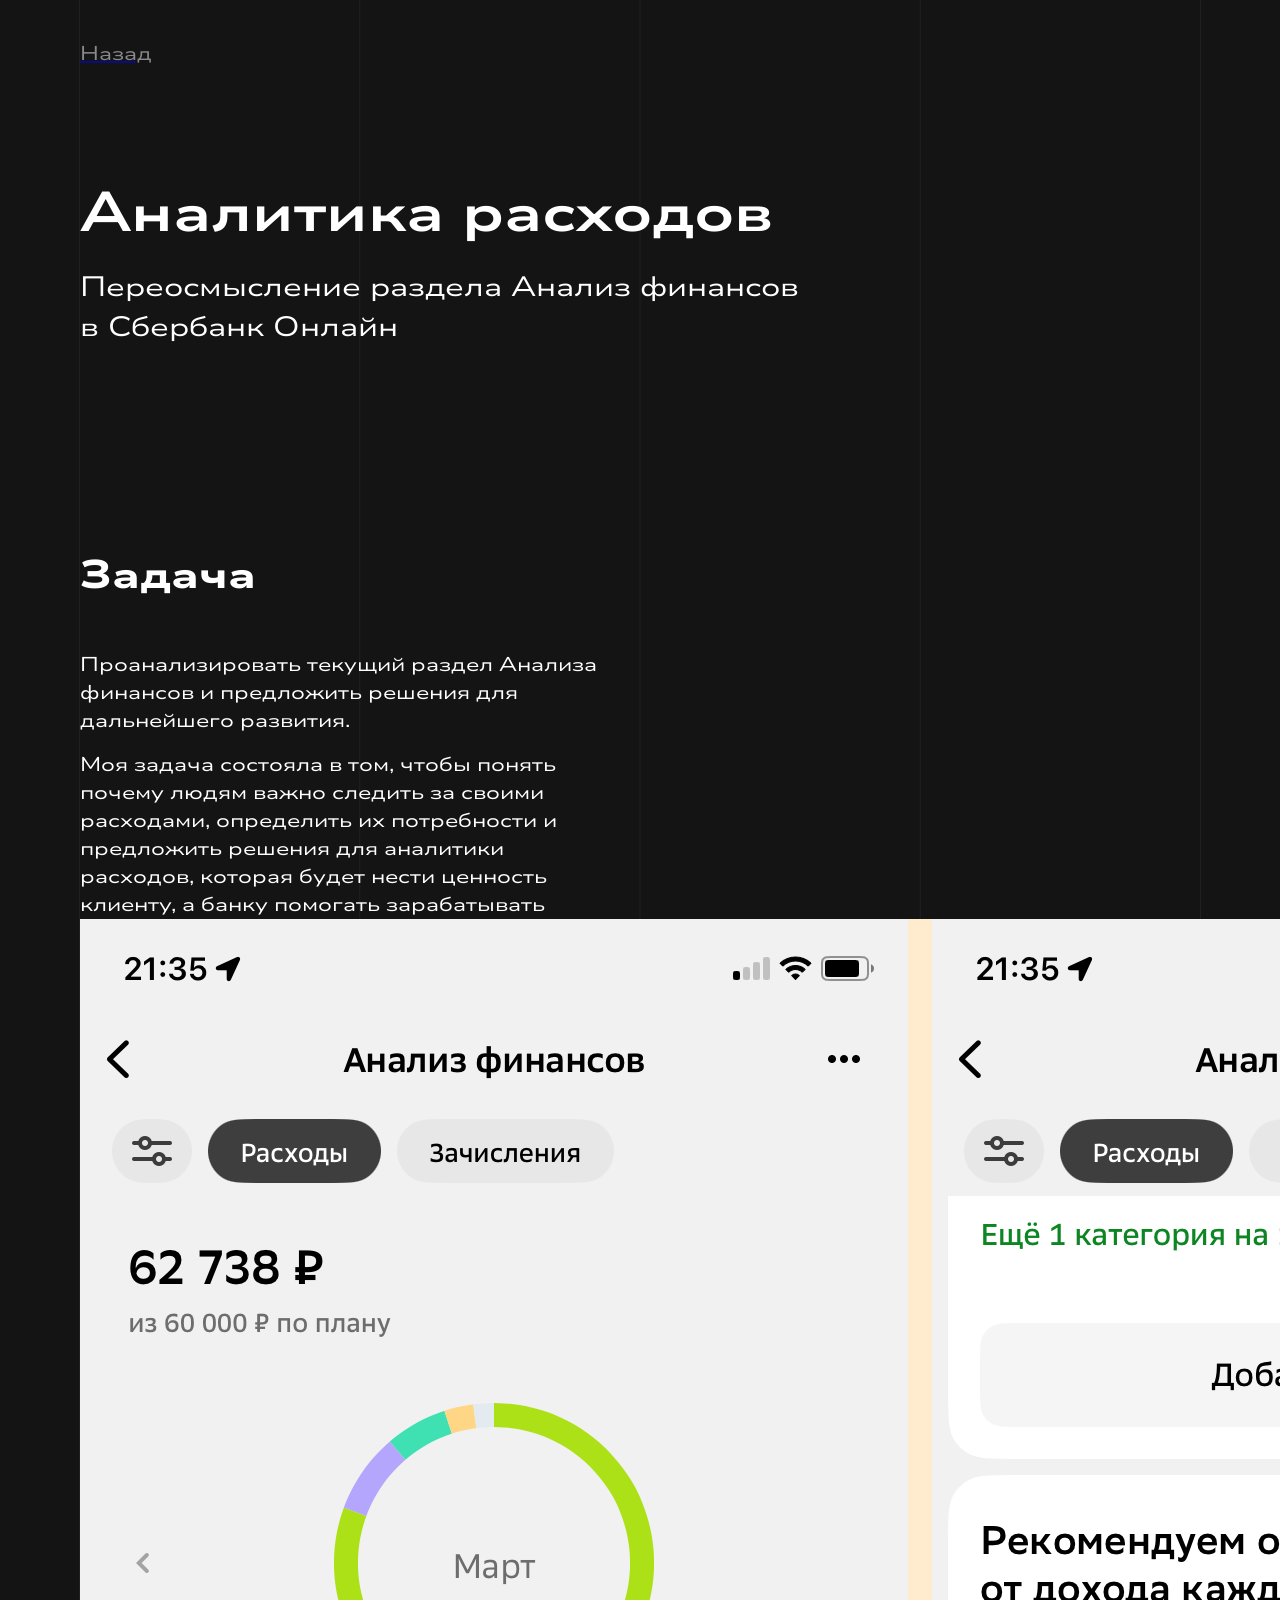
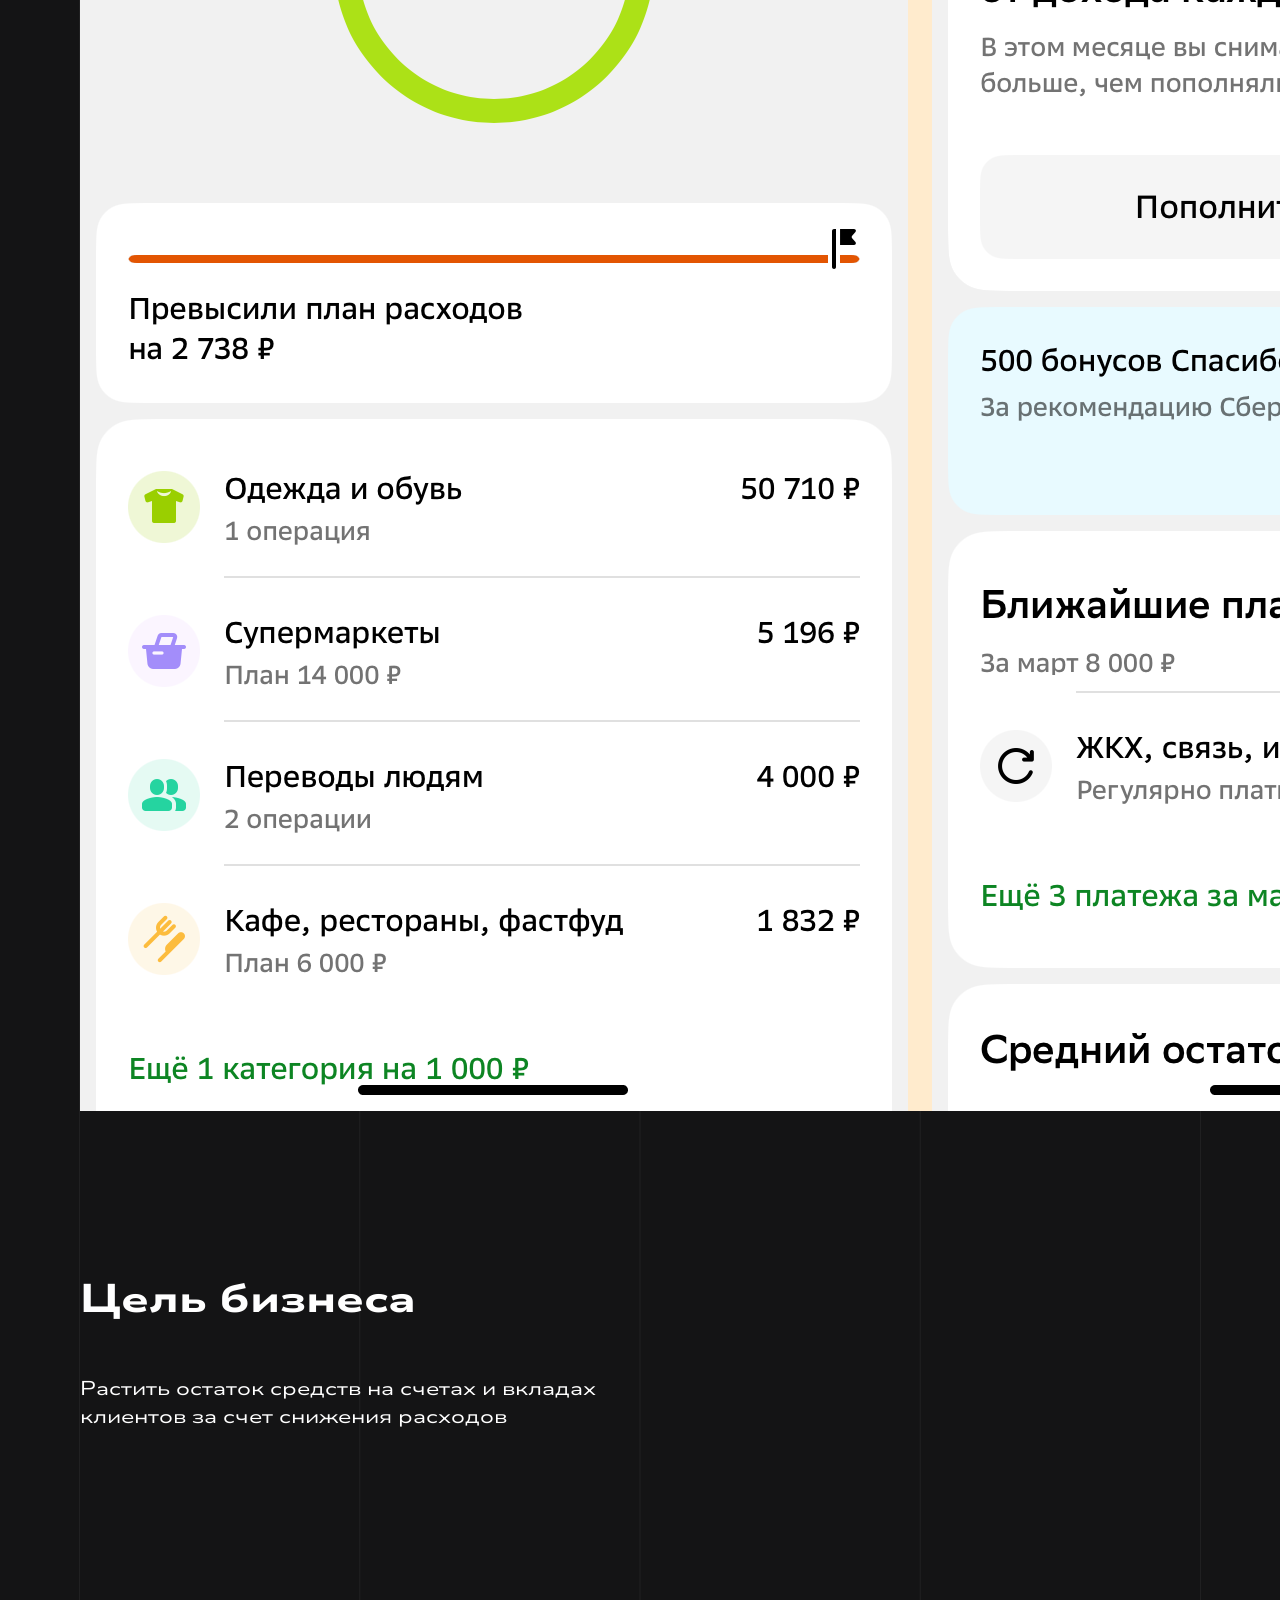
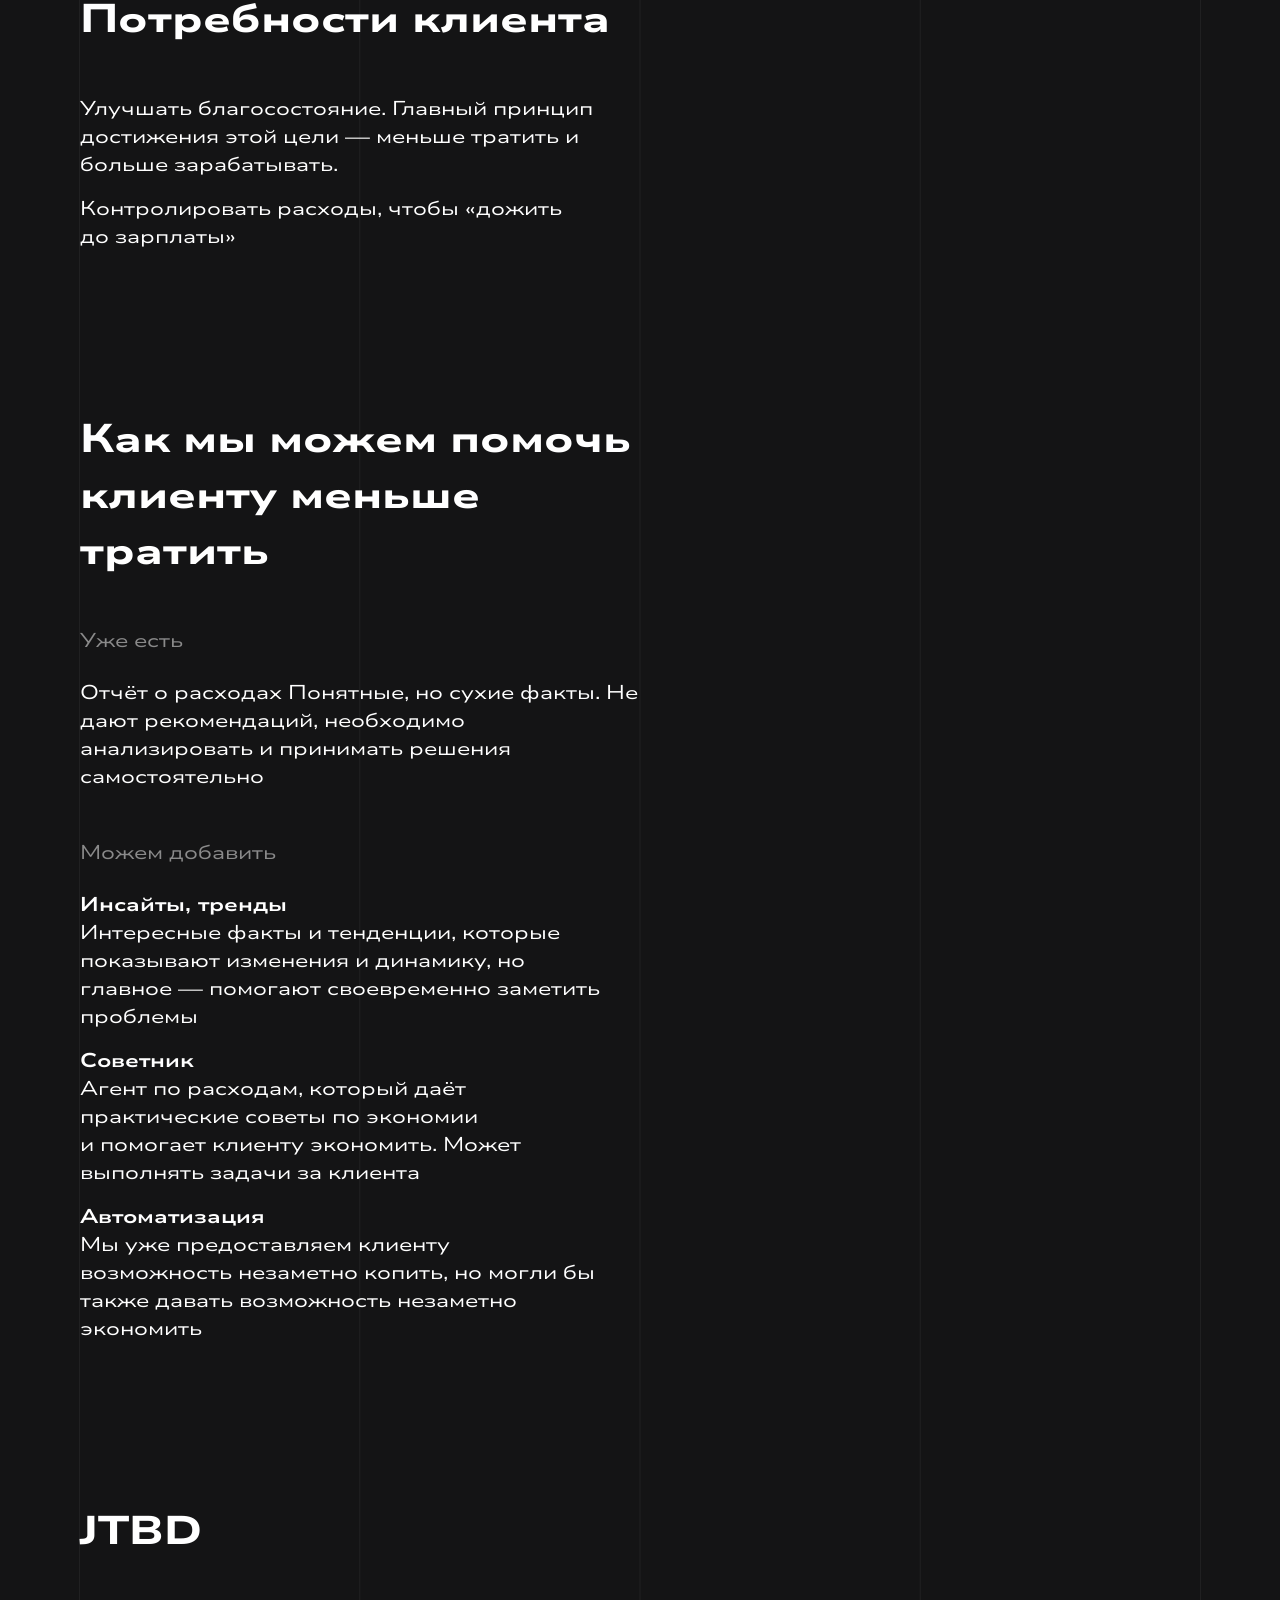
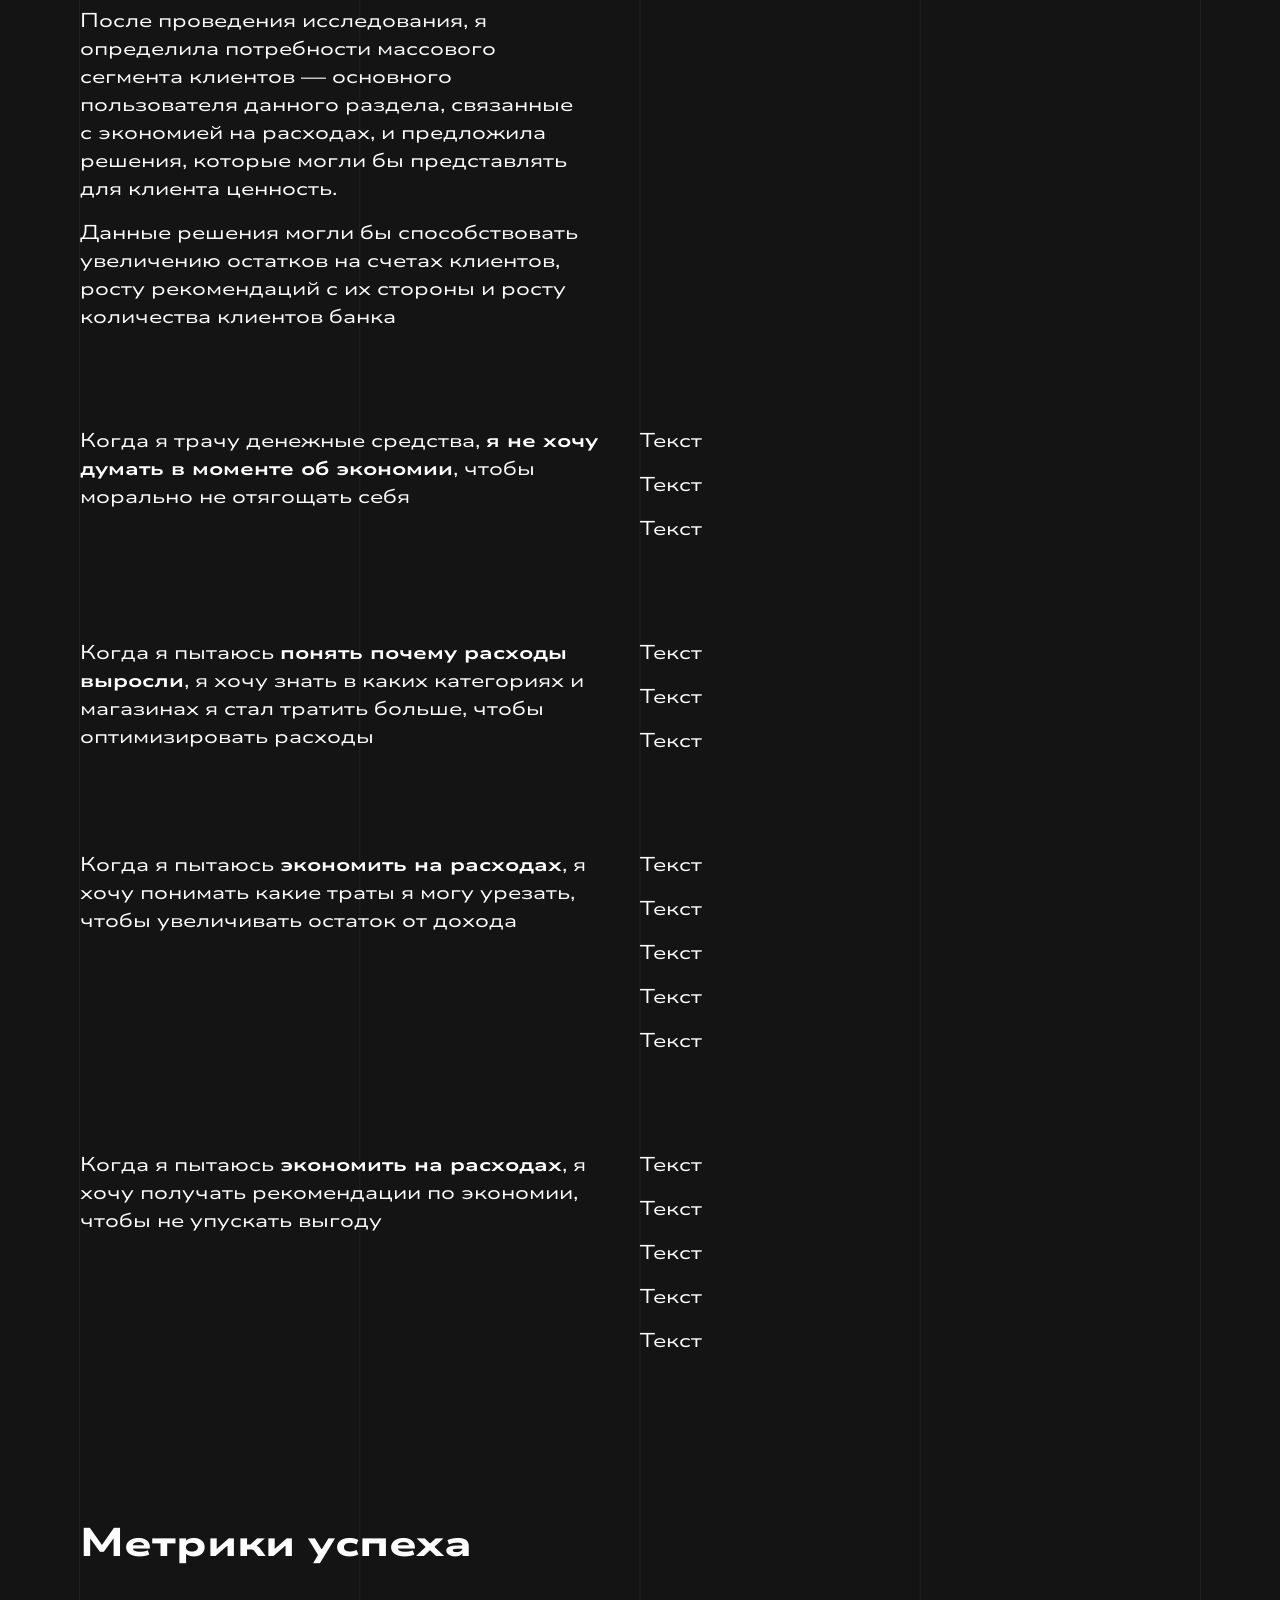
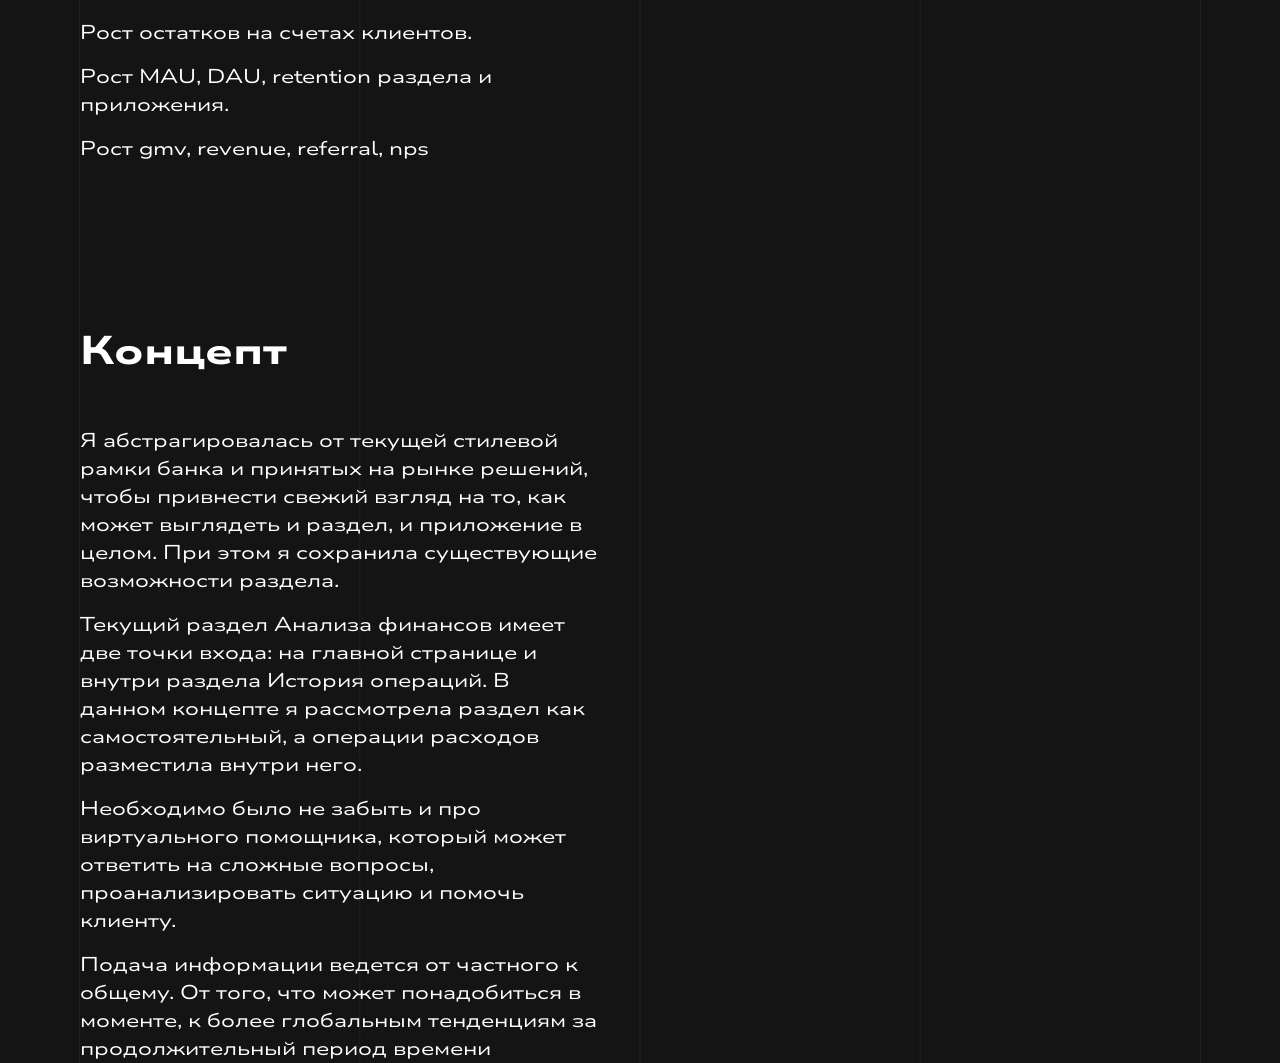
==== cost-analysis.html @ 6f614589 "Добавляет раздел с кейсом аналитики расходов" ====
<!DOCTYPE html>
<html lang="ru">
  <head>
    <meta charset="utf-8">
    <title>Екатерина Колегова</title>
    <link rel="icon" type="image/png" href="images/favicon.svg">
    <link rel="stylesheet" href="styles.css">
    <link rel="preconnect" href="https://fonts.googleapis.com">
    <link rel="preconnect" href="https://fonts.gstatic.com" crossorigin>
    <link href="https://fonts.googleapis.com/css2?family=Nunito+Sans:ital,opsz,wght@0,6..12,200..1000;1,6..12,200..1000&family=Nunito:ital,wght@1,200..1000&display=swap" rel="stylesheet">
    <meta name="viewport" content="width=device-width"/>
    <meta name="description" content="Продуктовый дизайнер из Москвы с опытом 9+ лет"/>
  </head>
  <body>
    <main class="page-content-container background-stripes">


        <nav class="nav-back">
            <a href="javascript:history.back()">
                <p class="page-link-back">Назад</p>
            </a>
        </nav>


        <!--page hero-->

        <div class="page-hero">
        <h2>Аналитика расходов</h2>
        <p class="page-hero-text">Переосмысление раздела Анализ финансов в&nbsp;Сбербанк&nbsp;Онлайн</p>
        </div>









        <article class="description-container">
            <h3>Задача</h3>
            <ul class="cell-list">
                <li>
                    <p>Проанализировать текущий раздел Анализа финансов и предложить решения для дальнейшего развития.</p>
                </li>
                <li>
                    <p>Моя задача состояла в том, чтобы понять почему людям важно следить за своими расходами, определить их потребности и предложить решения для аналитики расходов, которая будет нести ценность клиенту, а банку помогать зарабатывать</p>
                </li>
            </ul>
        </article>

        <div class="alf-screenshots">
            <img src="images/cost-analysis/alf-screenshot-1.png" alt="Скриншот раздела Анализ финансов. Расходы по категориям">
            <img src="images/cost-analysis/alf-screenshot-2.png" alt="Скриншот раздела Анализ финансов. Переводы в накопления и ближайшие платежи">
            <img src="images/cost-analysis/alf-screenshot-3.png" alt="Скриншот раздела Анализ финансов. Средний остаток от дохода и советы по экономии">
            <img src="images/cost-analysis/alf-screenshot-4.png" alt="Скриншот раздела Анализ финансов. Зачисления">
        </div>


        <article class="description-container">
            <h3>Цель бизнеса</h3>
            <ul class="cell-list">
                <li>
                    <p>Растить остаток средств на счетах и вкладах клиентов за счет снижения расходов</p>
                </li>
            </ul>
        </article>

        <article class="description-container">
            <h3>Потребности клиента</h3>
            <ul class="cell-list">
                <li>
                    <p>Улучшать благосостояние. Главный принцип достижения этой цели — меньше тратить и больше зарабатывать.</p>
                </li>
                <li>
                    <p>Контролировать расходы, чтобы «дожить до зарплаты»</p>
                </li>
            </ul>
        </article>

        <article class="description-container">
            <h3>Как мы можем помочь клиенту меньше тратить</h3>
          
                <div class="description-container-secondary">
                    <p class="text-secondary-style">Уже есть</p>
                    <p>Отчёт о расходах Понятные, но сухие факты. Не дают рекомендаций, необходимо анализировать и принимать решения самостоятельно</p>
                </div>

                <div class="description-container-secondary">
                    <p class="text-secondary-style">Можем добавить</p>
                    <ul class="cell-list">
                        <li>
                            <h4>Инсайты, тренды</h4>
                            <p>Интересные факты и тенденции, которые показывают изменения и динамику, но главное — помогают своевременно заметить проблемы</p>
                        </li>
                        <li>
                            <h4>Советник</h4>
                            <p>Агент по расходам, который даёт практические советы по экономии и помогает клиенту экономить. Может выполнять задачи за клиента</p>
                        </li>
                        <li>
                            <h4>Автоматизация</h4>
                            <p>Мы уже предоставляем клиенту возможность незаметно копить, но могли бы также давать возможность незаметно экономить</p>
                        </li>

                    </ul>
                </div>


        </article>

        <article class="description-container">

            <h3>JTBD</h3>
            <ul class="cell-list">
                <li>
                    <p>После проведения исследования, я определила потребности массового сегмента клиентов — основного пользователя данного раздела, связанные с экономией на расходах, и предложила решения, которые могли бы представлять для клиента ценность.</p>
                </li>
                <li>
                    <p>Данные решения могли бы способствовать увеличению остатков на счетах клиентов, росту рекомендаций с их стороны и росту количества клиентов банка</p>
                </li>
            </ul>


        </article>



        <ul class="table-primary">
            <!--
            <li class="table-section">
                <ul class="table-row">
                    <li>
                        <p class="text-secondary-style">Чего хочет пользователь</p>
                    </li>
                    <li class="table-cell-list">
                        <p class="text-secondary-style">Как мы можем помочь</p>
                    </li>
                </ul>
            </li>
            -->

            <li class="table-section">
                <ul class="table-row">
                    <li>
                        <p>Когда я трачу денежные средства, <strong>я не хочу думать в моменте об экономии</strong>, чтобы морально не отягощать себя</p>
                    </li>
                    <li class="table-cell-list">
                        <p>Текст</p>
                        <p>Текст</p>
                        <p>Текст</p>
                    </li>
                </ul>
            </li>

            <li class="table-section">
                <ul class="table-row">
                    <li>
                        <p>Когда я пытаюсь <strong>понять почему расходы выросли</strong>, я хочу знать в каких категориях и магазинах я стал тратить больше, чтобы оптимизировать расходы</p>
                    </li>
                    <li class="table-cell-list">
                        <p>Текст</p>
                        <p>Текст</p>
                        <p>Текст</p>
                    </li>
                </ul>
            </li>

            <li class="table-section">
                <ul class="table-row">
                    <li>
                        <p>Когда я пытаюсь <strong>экономить на расходах</strong>, я хочу понимать какие траты я могу урезать, чтобы увеличивать остаток от дохода</p>
                    </li>
                    <li class="table-cell-list">
                        <p>Текст</p>
                        <p>Текст</p>
                        <p>Текст</p>
                        <p>Текст</p>
                        <p>Текст</p>
                    </li>
                </ul>
            </li>

            <li class="table-section">
                <ul class="table-row">
                    <li>
                        <p>Когда я пытаюсь <strong>экономить на расходах</strong>, я хочу получать рекомендации по экономии, чтобы не упускать выгоду</p>
                    </li>
                    <li class="table-cell-list">
                        <p>Текст</p>
                        <p>Текст</p>
                        <p>Текст</p>
                        <p>Текст</p>
                        <p>Текст</p>
                    </li>
                </ul>
            </li>

        </ul>





        <article class="description-container">
            <h3>Метрики успеха</h3>
            <ul class="cell-list">
                <li>
                    <p>Рост остатков на счетах клиентов.</p>
                </li>
                <li>
                    <p>Рост MAU, DAU, retention раздела и приложения.</p>
                </li>
                <li>
                    <p>Рост gmv, revenue, referral, nps</p>
                </li>
            </ul>
        </article>

        <article class="description-container">
            <h3>Концепт</h3>
            <ul class="cell-list">
                <li>
                    <p>Я абстрагировалась от текущей стилевой рамки банка и принятых на рынке решений, чтобы привнести свежий взгляд на то, как может выглядеть и раздел, и приложение в целом. При этом я сохранила существующие возможности раздела.</p>
                </li>
                <li>
                    <p>Текущий раздел Анализа финансов имеет две точки входа: на главной странице и внутри раздела История операций. В данном концепте я рассмотрела раздел как самостоятельный, а операции расходов разместила внутри него.</p>
                </li>
                <li>
                    <p>Необходимо было не забыть и про виртуального помощника, который может ответить на сложные вопросы, проанализировать ситуацию и помочь клиенту.</p>
                </li>
                <li>
                    <p>Подача информации ведется от частного к общему. От того, что может понадобиться в моменте, к более глобальным тенденциям за продолжительный период времени</p>
                </li>
            </ul>
        </article>








    </main>
  </body>
</html>
---- styles.css ----
*,
*::before,
*::after {
    box-sizing: border-box;
    transition-duration: 180ms;
}

body {
    margin: 0;
    font-family: "PT Sans", "Arial", sans-serif;
    font-size: 1rem;
    font-style: normal;
    font-weight: 400;
    line-height: 140%;
    color: var(--text-primary);
    background-color: var(--background-primary);
}

.visually-hidden {
    position: absolute;
    width: 1px;
    height: 1px;
    margin: -1px;
    clip: rect(0 0 0 0);
}

.icon {
    fill: var(--icon-primary);
}


/* главный контейнер */

.page-content-container {
    position: relative;
    max-width: 1280px;
    height: auto;
    min-height: 100vh;
    margin: auto;
    padding: 0 5rem;
}


/* полосы на фоне */

.background-stripes {
    background: linear-gradient(90deg, #0000 calc(100% - 1px), var(--border-stripes) 0);
    background-size: calc((100% - 10rem + 5px)/4 - 1px) 100%;
    background-position-x: 5rem;
}






/* colors ---------------------------------------- */


:root{

    /* background */
  
    --background-primary: #141415;
    --background-tertiary:rgba(255, 255, 255, 0.05);
     

    /* text */
  
    --text-primary:#ffffff;
    --text-secondary:rgba(255, 255, 255, 0.5);
  

    /* icon */
  
    --icon-primary:#ffffff;


    /* border */
    
    --border-primary: rgba(255, 255, 255, 0.5);
    --border-tertiary: rgba(255, 255, 255, 0.1);
    --border-stripes: rgba(255, 255, 255, 0.05);
}






/* font styles ----------------------------------- */


h1 {
    margin: 0;
    font-family: "Nunito Sans", sans-serif;
    font-optical-sizing: auto;
    font-weight: 700;
    font-style: normal;
    font-variation-settings:
        "wdth" 700,
        "YTLC" 0;
    font-size: 5rem;
    line-height: 140%; /* 140% */
    letter-spacing: 0.25%;
}

h2 {
    margin: 0;
    font-family: "Nunito Sans", sans-serif;
    font-optical-sizing: auto;
    font-weight: 700;
    font-style: normal;
    font-variation-settings:
        "wdth" 700,
        "YTLC" 0;
    font-size: 3.5rem;
    line-height: 140%; /* 140% */
    letter-spacing: 0.25%;
}
  
h3 {
    margin: 0;
    font-family: "Nunito Sans", sans-serif;
    font-optical-sizing: auto;
    font-weight: 800;
    font-style: normal;
    font-variation-settings:
        "wdth" 800,
        "YTLC" 0;
    font-size: 2.5rem;
    line-height: 140%; /* 140% */
}

h4 {
    margin: 0;
    font-family: "Nunito Sans", sans-serif;
    font-optical-sizing: auto;
    font-weight: 700;
    font-style: normal;
    font-variation-settings:
        "wdth" 700,
        "YTLC" 0;
    font-size: 1.25rem;
    line-height: 140%; /* 140% */
}

.text-secondary-style {
    margin: 0;
    font-family: "Nunito Sans", sans-serif;
    font-optical-sizing: auto;
    font-weight: 400;
    font-style: normal;
    font-variation-settings:
        "wdth" 400,
        "YTLC" 0;
    font-size: 1.25rem;
    line-height: 140%; /* 140% */
    letter-spacing: 1%;
    color: var(--text-secondary);
}

p {
    margin: 0;
    font-family: "Nunito Sans", sans-serif;
    font-optical-sizing: auto;
    font-weight: 400;
    font-style: normal;
    font-variation-settings:
        "wdth" 400,
        "YTLC" 0;
    font-size: 1.25rem;
    line-height: 1.75rem; /* 140% */
    letter-spacing: 1%;
}

.h1-special {
    margin: 0;
    font-family: "Nunito Sans", sans-serif;
    font-optical-sizing: auto;
    font-weight: 700;
    font-style: italic;
    font-variation-settings:
        "wdth" 700,
        "YTLC" 1;
    font-size: 5rem;
    line-height: 140%; /* 140% */
    letter-spacing: 0.25%;
}

.nav-back {
    padding-top: 2.5rem;
    position: fixed;
    top: 0;
}

.hero-text {
    margin: 0;
    font-family: "Nunito Sans", sans-serif;
    font-optical-sizing: auto;
    font-weight: 400;
    font-style: normal;
    font-variation-settings:
        "wdth" 400,
        "YTLC" 0;
    font-size: 2rem;
    line-height: 140%; /* 140% */
    letter-spacing: 0.5%;
}

.page-hero-text {
    margin: 0;
    font-family: "Nunito Sans", sans-serif;
    font-optical-sizing: auto;
    font-weight: 400;
    font-style: normal;
    font-variation-settings:
        "wdth" 400,
        "YTLC" 0;
    font-size: 1.75rem;
    line-height: 140%; /* 140% */
    letter-spacing: 0.5%;
}

a {
    margin: 0;
    font-family: "Nunito Sans", sans-serif;
    font-optical-sizing: auto;
    font-weight: 400;
    font-style: normal;
    font-variation-settings:
        "wdth" 400,
        "YTLC" 0;
    font-size: 1.25rem;
    line-height: 1.75rem; /* 140% */
    letter-spacing: 1%;
}






/* elements -------------------------------------- */


/* tags */

.tag {
    text-align: center;
    color: var(--text-primary);
    margin: 0;
    padding: 0.375rem 0.75rem;
    background-color: var(--background-tertiary);
    border-radius: 1rem;
}


/* links ---------------------------------------- */


a:hover {
    opacity: 0.8;
}


/* link primary */

.link-primary {
    display: flex;
    align-items: center;
    width: fit-content;
    align-items: center;
    height: 2.875rem;
    gap: 0.5rem;
    color: var(--text-primary);
    padding: 0 0.75rem;
    margin: 0;
    border: 1px solid var(--border-primary);
    border-radius: 1.1rem;
}

.link-primary p {
    padding-bottom: 0.125rem;
}

.link-secondary {
    text-underline-offset: 3px;
    text-decoration-thickness: 1px;
    text-decoration-skip-ink: auto;
    text-decoration-color: var(--border-primary);
    color: var(--text-primary);
}

.page-link-back {
    color: var(--text-primary);
    opacity: 0.5;
}


/* hr */

.table-primary hr {
    height: 1px;
    margin: 0;
    background-color: var(--border-tertiary);
    border: none;
}


/* index - stripes 

.background-stripes {
    display: flex;
    position: absolute;
    justify-content: space-between;
    align-items: stretch;
    width: 100%;
    height: 100%;
    z-index: -1;
    top: 0;
    left: 0;
    padding: 0 5rem;
}


.background-stripes div {
    background-color: var(--border-stripes);
    width: 1px;
    height: 100%;
}
*/

/* index - hero */

.hero-title {
    display: flex;
    flex-direction: row;
    flex-wrap: wrap;
}

.first-name {
    margin-right: 1.25rem;
}

.last-name {
    position: relative;
}

.brunch-icon {
    position: absolute;
    top: 0;
    right: -1.2rem;
}

.hero {
    display: flex;
    flex-direction: column;
    max-width: 840px;
    gap: 26px;
    margin-bottom: 13.5rem;
    padding-top: 10rem;
}

.page-hero {
    display: flex;
    flex-direction: column;
    max-width: 840px;
    gap: 16px;
    margin-bottom: 12.5rem;
    padding-top: 10.875rem;
}






/* вёрстка --------------------------------------- */


.h3-title {
    margin-bottom: 6rem;
}

article {
    margin-bottom: 10rem;
}


/* описание */


.description-container {
    display: flex;
    flex-direction: column;
    max-width: 50%;
    gap: 3rem;
    margin-top: 10rem;
    margin-bottom: 0;
}

.cell-list {
    display: flex;
    flex-direction: column;
    flex-wrap: wrap;
    gap: 1rem;
    margin: 0;
    padding: 0;
    list-style-type: none;
}

.cell-list li {
    padding-right: 2.5rem;
}


/* index - сетка навыков */

.proficiency {
    display: grid;
    grid-template-columns: repeat(3, 1fr);
    margin: 0 0 6rem 0;
    padding: 0;
    row-gap: 2.5rem;
    list-style-type: none;
}

.proficiency p {
    text-wrap: balance;
    padding-right: 2.5rem;
}


/* index - ценности и навыки */

.table-secondary {
    display: flex;
    flex-direction: row;
}

.principles .text-secondary-style {
    margin-bottom: 1.5rem;
}

.skills .text-secondary-style {
    margin-bottom: 1.188rem;
}
    
.table-secondary > div {
    width: 50%;
}

.principles {
    padding-right: 2.5rem;
}


/* index - облако тэгов */

.skills-cloud {
    display: flex;
    flex-wrap: wrap;
    gap: 0.5rem;
    margin: 0;
    padding: 0;
    list-style-type: none;
}


/* index - свяжитесь со мной */

.connection .h3-title {
    margin-bottom: 3rem;
}

.connection {
    margin: 0;
    padding-bottom: 10rem;
}


/* контейнер с экранами */

.alf-screenshots {
    display: flex;
    flex-direction: row;
    gap: 1.5rem;
    width: 100%;
    background-color: blanchedalmond;"
}

.alf-screenshots img {
width: 100%;
}


/* блок с описанием */

.description-container-secondary {
    display: flex;
    flex-direction: column;
    gap: 1.5rem;
}


/* таблица */

.table-primary {
    display: flex;
    flex-direction: column;
    gap: 6rem;
    margin: 0;
    padding: 0;
    list-style-type: none;
}

.table-section {
    display: flex;
    flex-direction: column;
    gap: 3rem;
}

.table-row {
    display: flex;
    flex-direction: row;
    margin: 0;
    padding: 0;

}

.table-row li {
    display: flex;
    flex-direction: column;
    flex-wrap: wrap;
    gap: 0.5rem;
    width: 50%;
    padding-right: 2.5rem;
    list-style-type: none;
}

.table-row .link-primary {
    margin-top: 0.5rem;
}

.table-row .table-cell-list {
    gap: 1rem;
}

.table-row li:last-child {
    padding-right: 0;
}

/* таблица в описании */

.description-container + .table-primary {
    margin-top: 6rem;
}




/* адаптив --------------------------------------- */


/* планшеты -------------------------------------- */


@media (width <= 1024px) {


    /* index - сетка навыков */

    .proficiency {
    grid-template-columns: repeat(2, 1fr);
    }
}


/* мобильные устройства -------------------------- */


@media (width <= 768px) {


    /* шрифты */

    h1 {
        font-size: 3.2rem;
    }

    .h1-special {
        font-size: 3.2rem;
    }

    h3 {
        font-size: 2rem;
    }
    
    .hero-text {
        font-size: 1.5rem;
    }

    .h3-title {
        margin-bottom: 3rem;
    }
    

    /* главный контейнер */

    .page-content-container {
        padding: 0 2rem;
    }

    article {
        margin-bottom: 7rem;
    }


    /* полосы на фоне */

    .background-stripes {
        background: linear-gradient(90deg, #0000 calc(100% - 1px), var(--border-stripes) 0);
        background-size: calc((100% - 4rem + 5px)/4 - 1px) 100%;
        background-position-x: 2rem;
    }


    /* index - hero */

    .hero {
        padding-top: 7rem;
        margin-bottom: 10rem;
    }

    .brunch-icon {
        transform: scale(0.64);
        top: -0.5rem;
        right: -1.4rem;
    }


    /* index - сетка навыков */

    .proficiency {
        grid-template-columns: repeat(1, 1fr);
        margin: 0 0 3rem 0;
        row-gap: 2rem;
    }


    /* index - ценности и навыки */

    .table-secondary {
        flex-direction: column;
        gap: 2.5rem;
    }

    .table-secondary > div {
        width: 100%;
    }

    
    /* таблица */

    .table-primary {
        gap: 3rem;
    }

    .table-section {
        gap: 3rem;
    }

    .table-row {
        flex-direction: column;
        gap: 1rem;
    }

    .table-row li {
        width: 100%;
    }
}
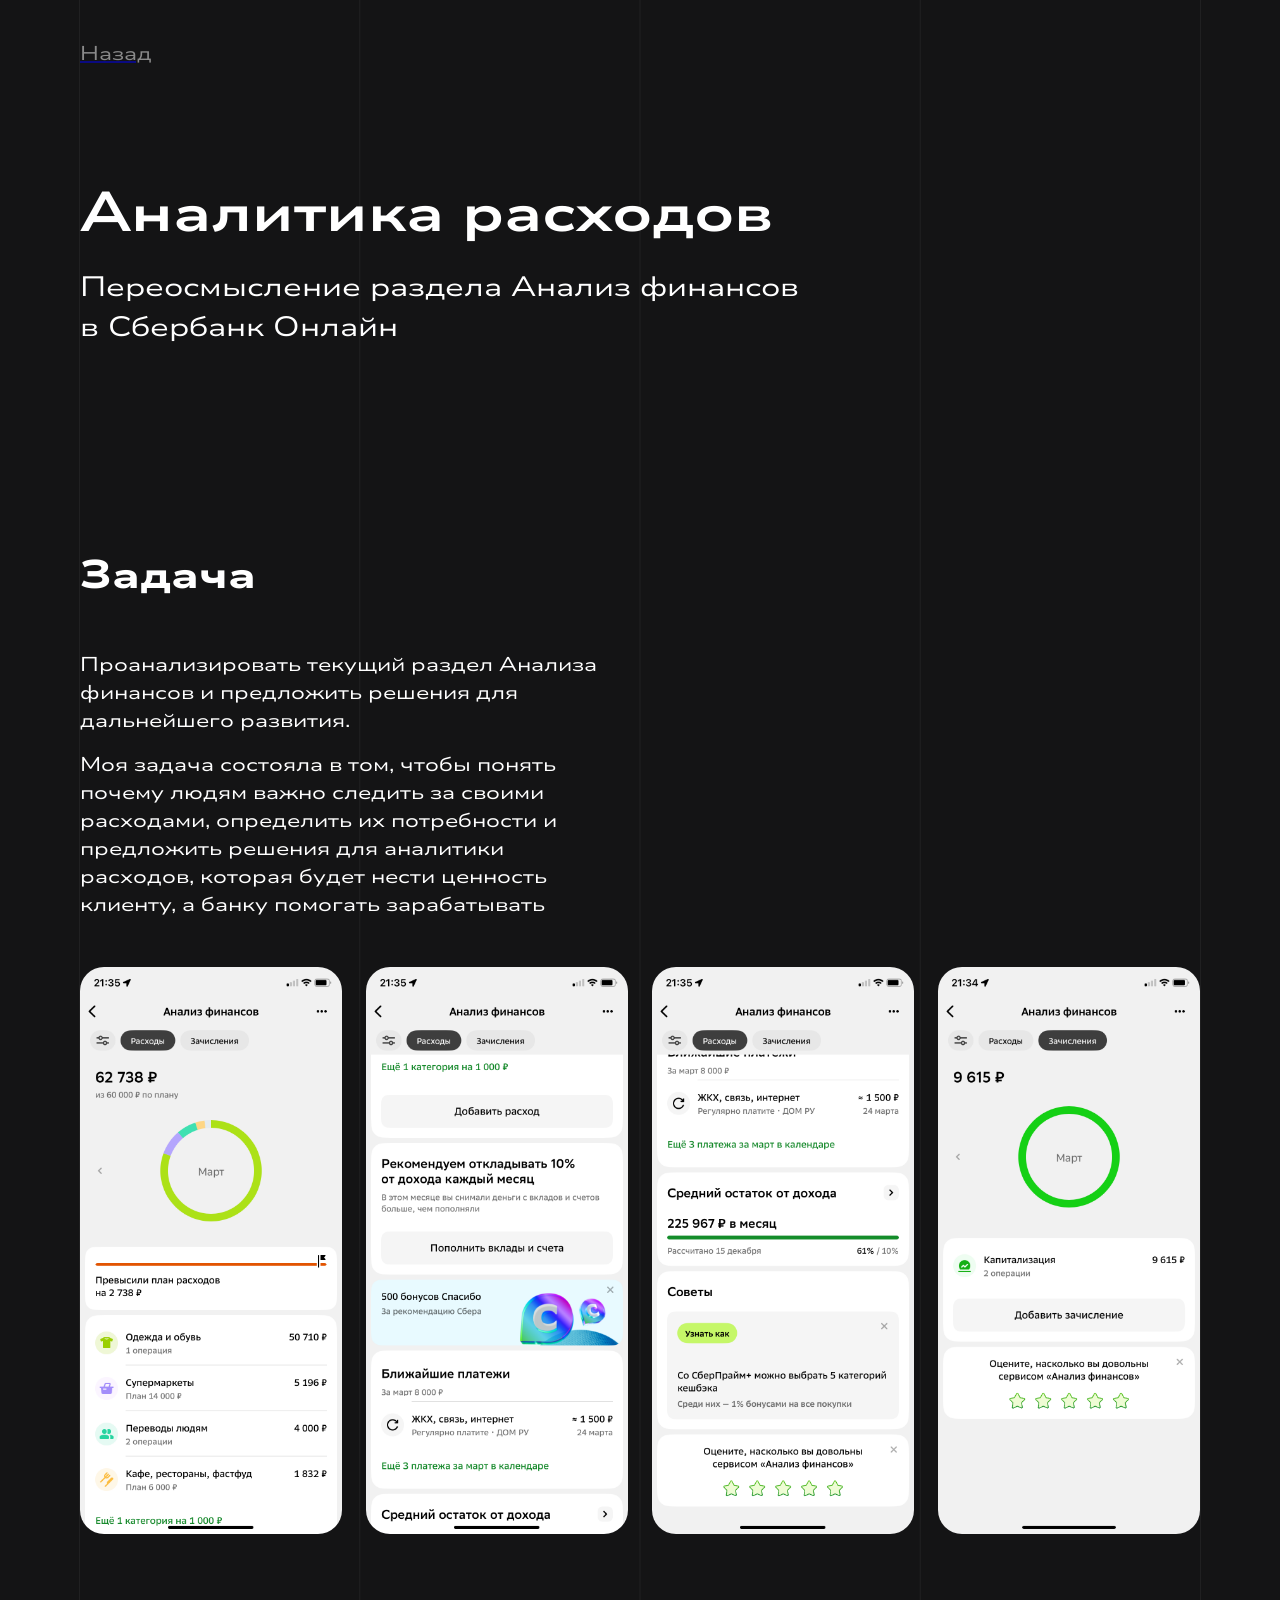
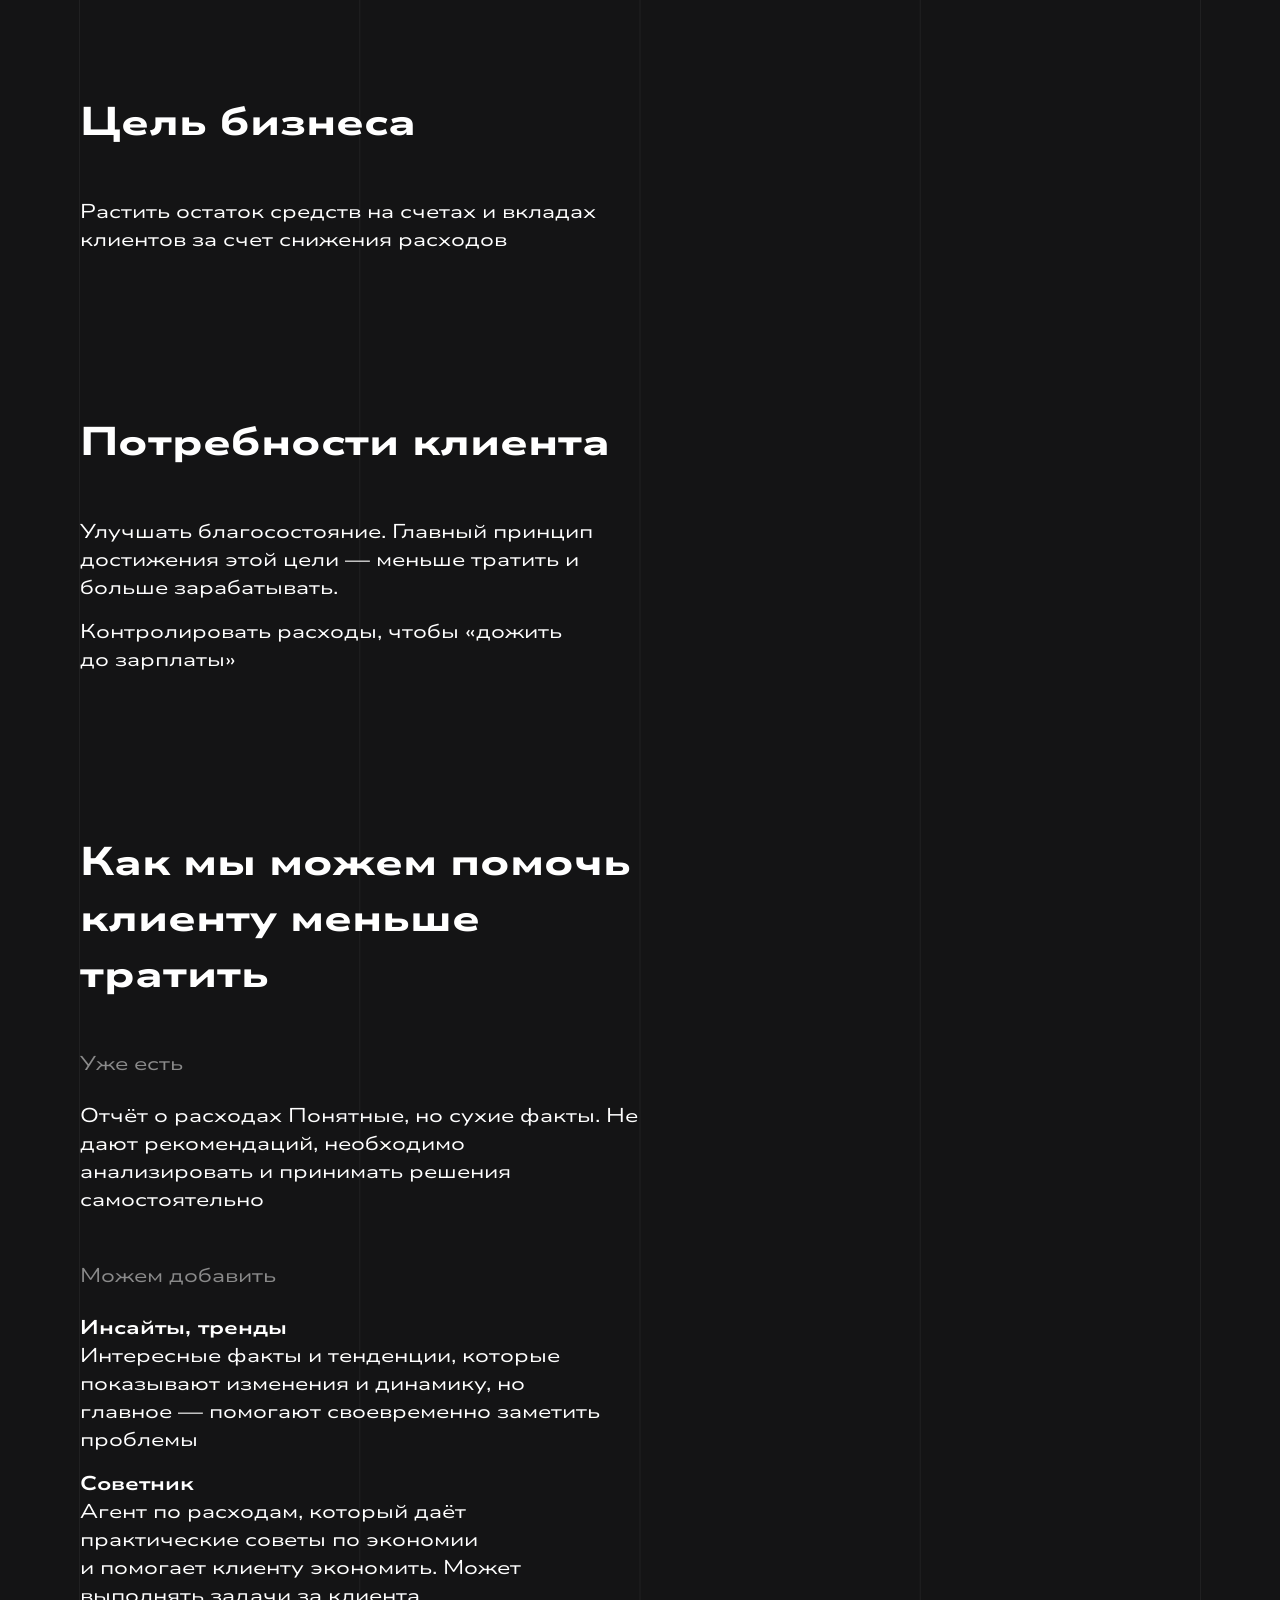
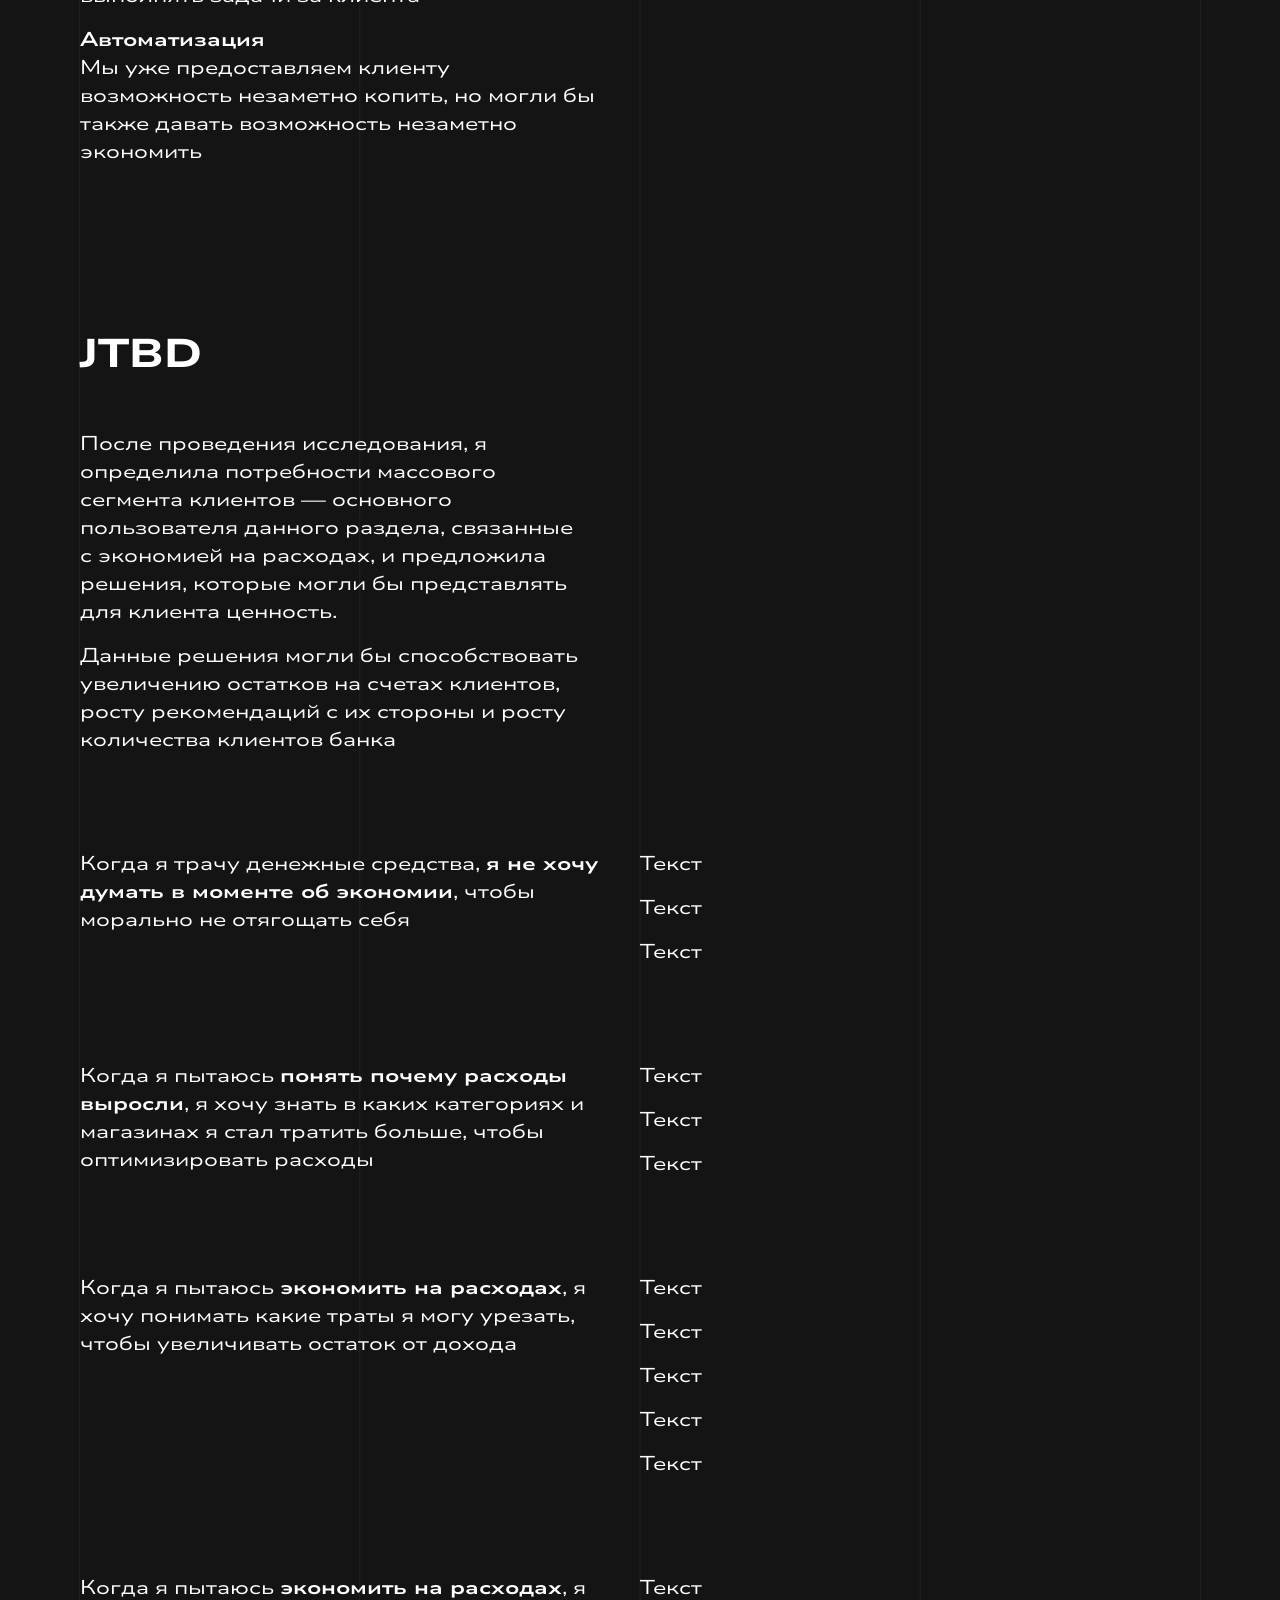
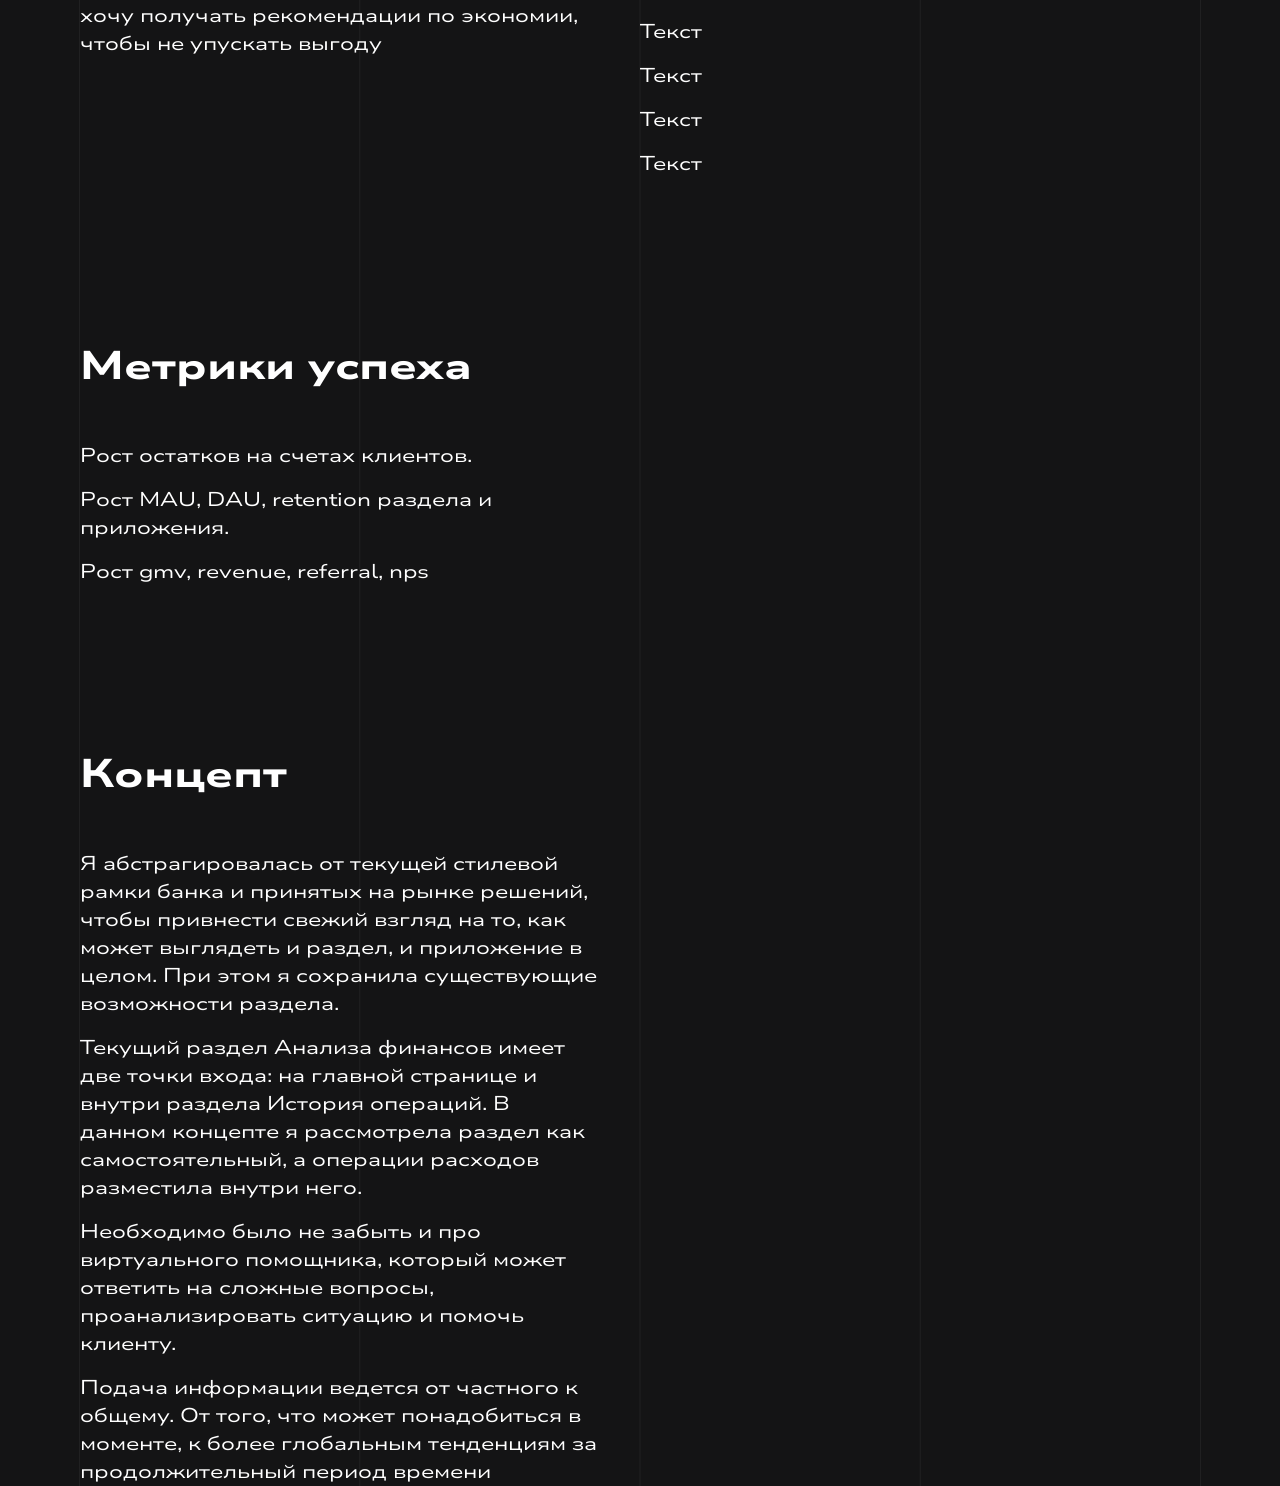
==== commit 7f80733f: "Добавляет блок со скриншотами приложения" ====
--- a/cost-analysis.html
+++ b/cost-analysis.html
@@ -50,10 +50,12 @@
         </article>
 
         <div class="alf-screenshots">
-            <img src="images/cost-analysis/alf-screenshot-1.png" alt="Скриншот раздела Анализ финансов. Расходы по категориям">
-            <img src="images/cost-analysis/alf-screenshot-2.png" alt="Скриншот раздела Анализ финансов. Переводы в накопления и ближайшие платежи">
-            <img src="images/cost-analysis/alf-screenshot-3.png" alt="Скриншот раздела Анализ финансов. Средний остаток от дохода и советы по экономии">
-            <img src="images/cost-analysis/alf-screenshot-4.png" alt="Скриншот раздела Анализ финансов. Зачисления">
+            <div class="alf-screenshots-track">
+                <img src="images/cost-analysis/alf-screenshot-1.png" alt="Скриншот раздела Анализ финансов. Расходы по категориям">
+                <img src="images/cost-analysis/alf-screenshot-2.png" alt="Скриншот раздела Анализ финансов. Переводы в накопления и ближайшие платежи">
+                <img src="images/cost-analysis/alf-screenshot-3.png" alt="Скриншот раздела Анализ финансов. Средний остаток от дохода и советы по экономии">
+                <img src="images/cost-analysis/alf-screenshot-4.png" alt="Скриншот раздела Анализ финансов. Зачисления">
+            </div>
         </div>
 
 
--- a/styles.css
+++ b/styles.css
@@ -483,15 +483,29 @@
 /* контейнер с экранами */
 
 .alf-screenshots {
+    margin-top: 3rem;
+    width: 100%;
+    overflow: visible;
+}
+
+.alf-screenshots-track {
     display: flex;
     flex-direction: row;
+    flex-wrap: nowrap;
     gap: 1.5rem;
     width: 100%;
-    background-color: blanchedalmond;"
+    overflow-x: auto;
+    overflow-y: visible;
+    -webkit-overflow-scrolling: touch;
 }
 
 .alf-screenshots img {
-width: 100%;
+    flex: 1 0 16.25rem;
+    min-width: 16.25rem;
+    width: 100%;
+    height: auto;
+    object-fit: contain;
+    border-radius: 1.5rem;
 }
 
 
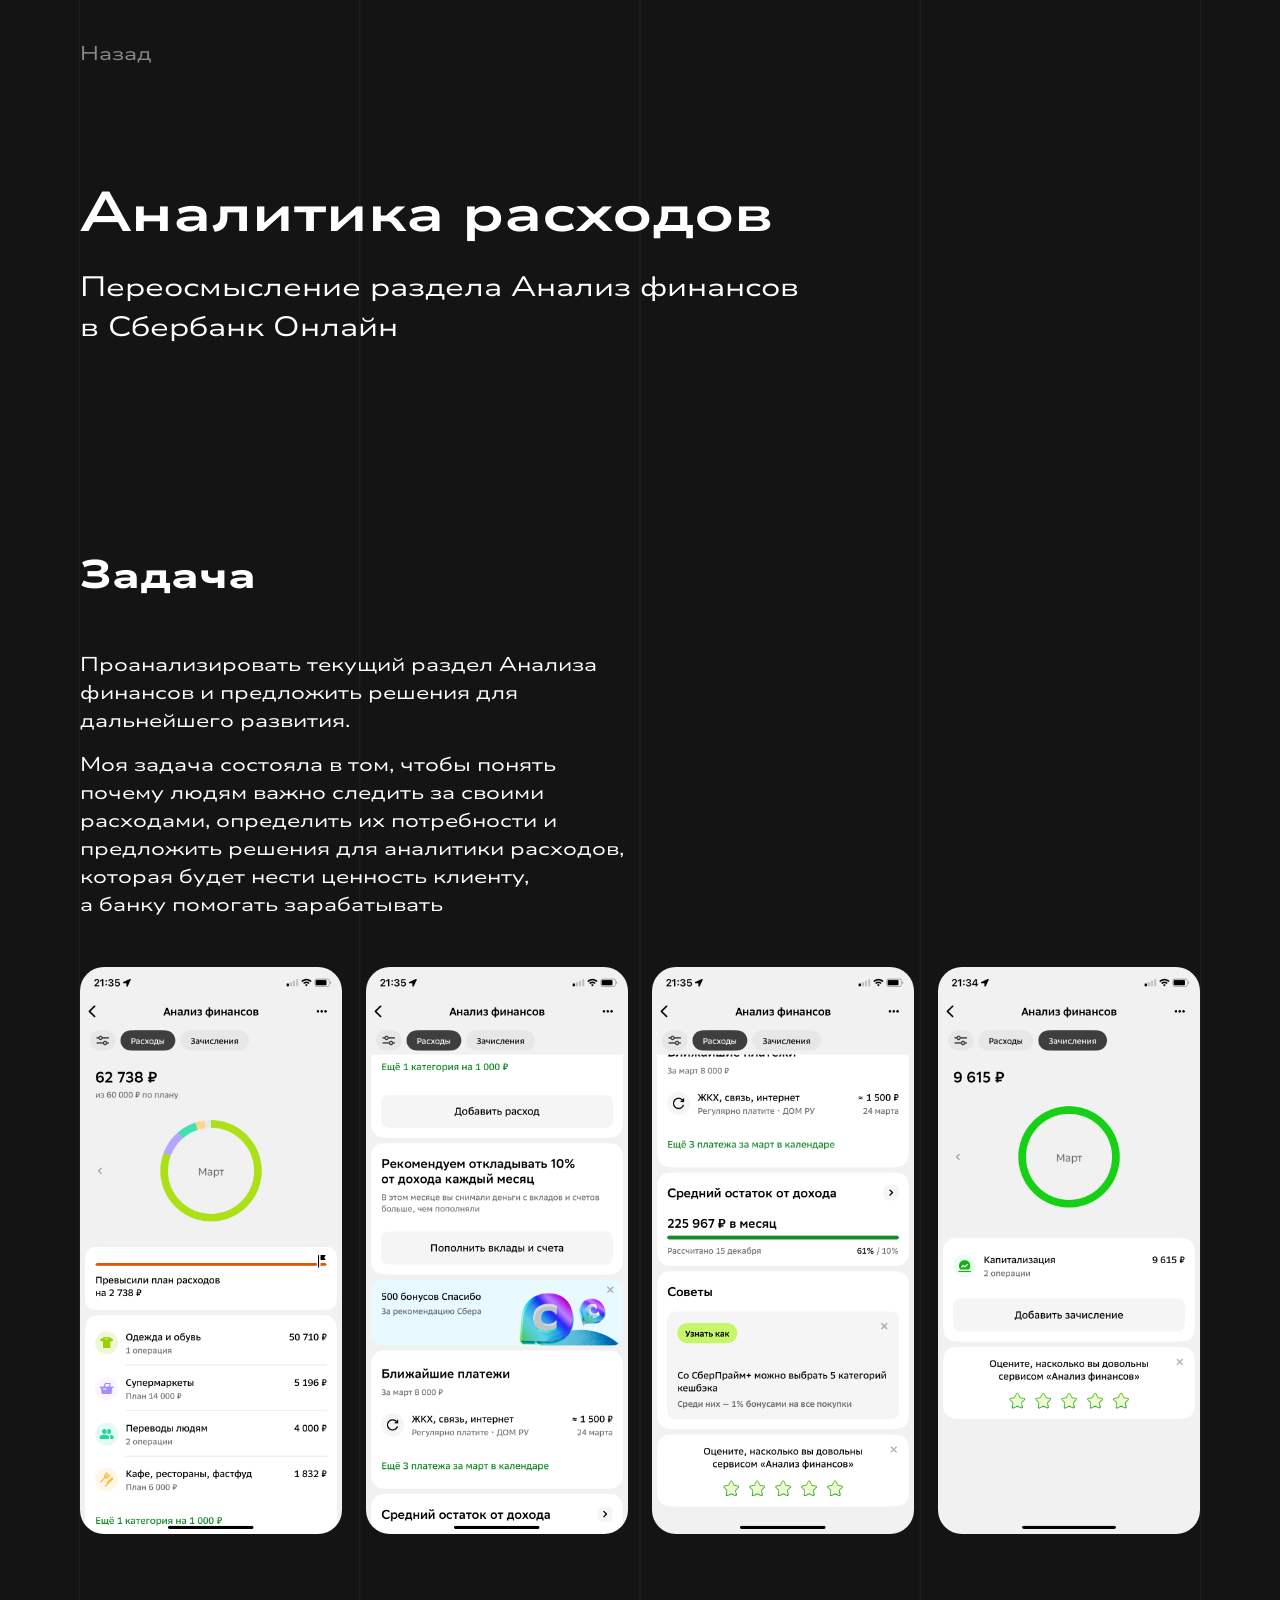
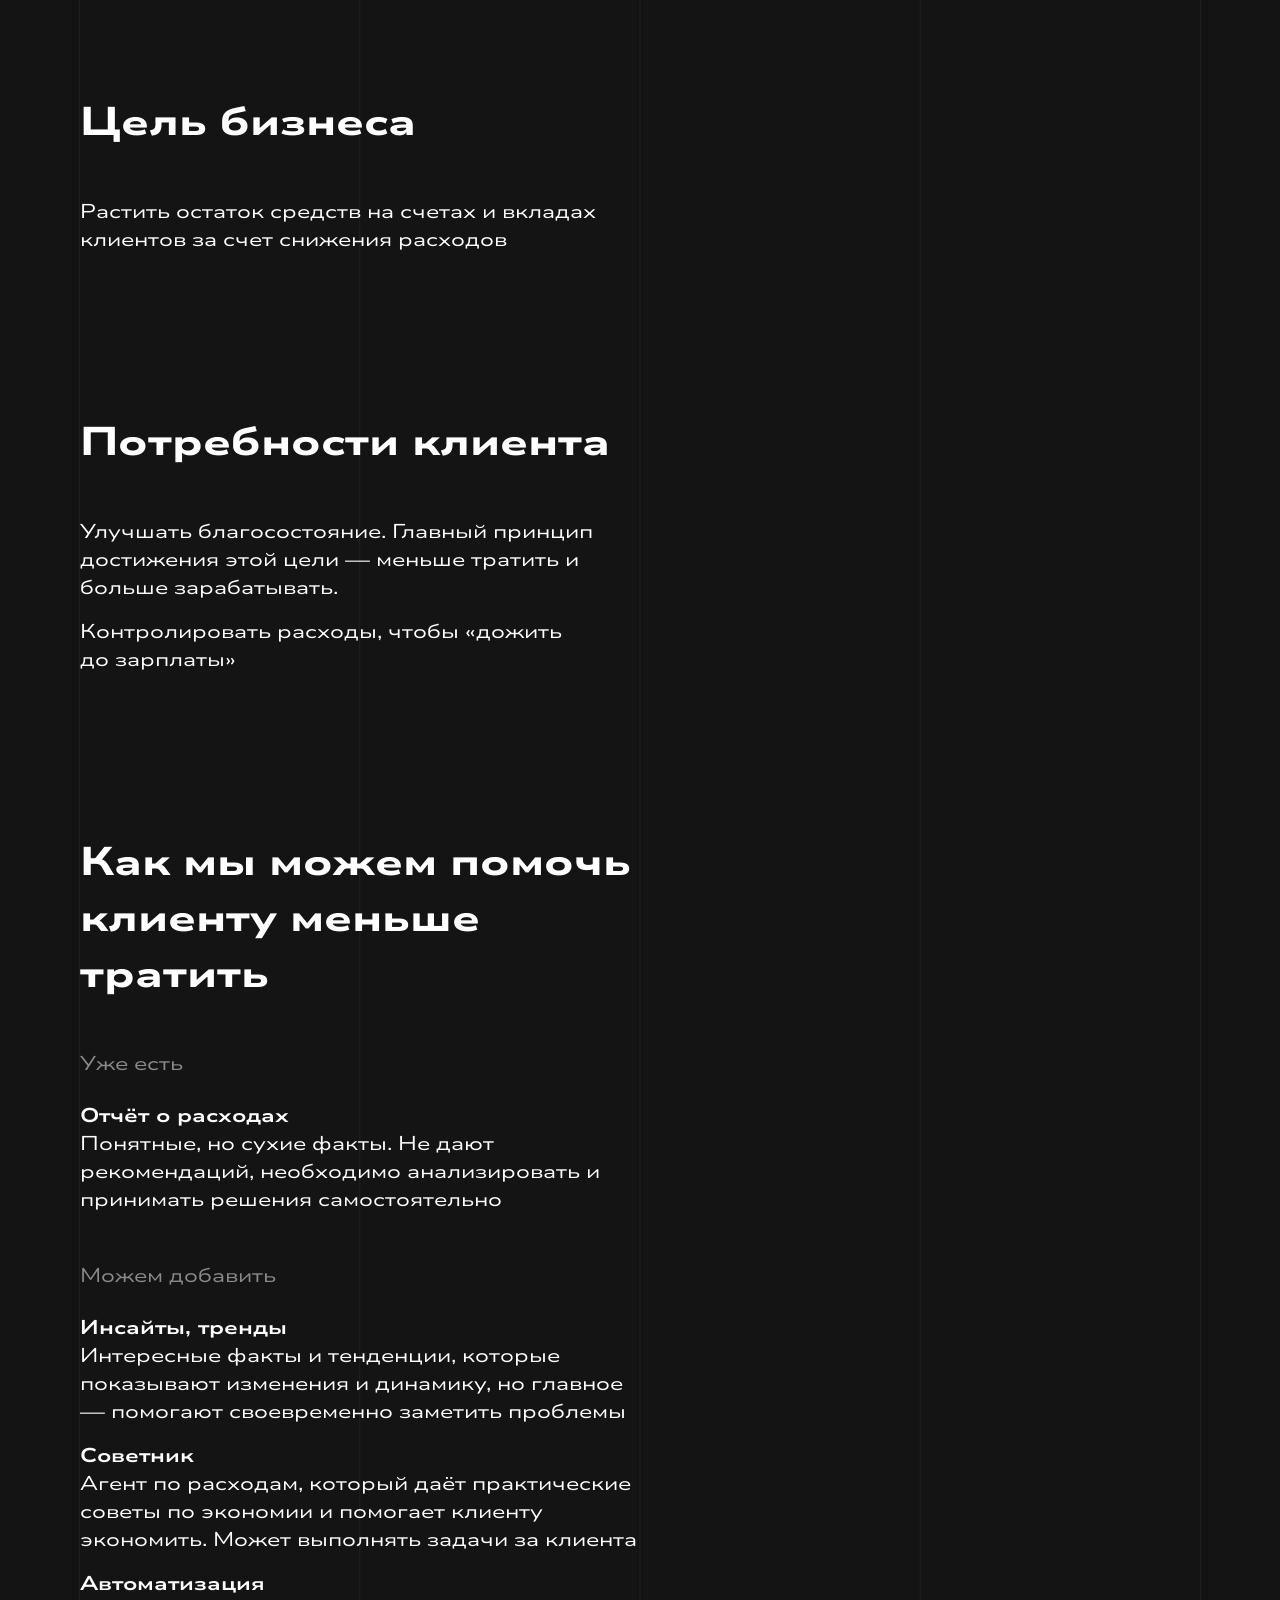
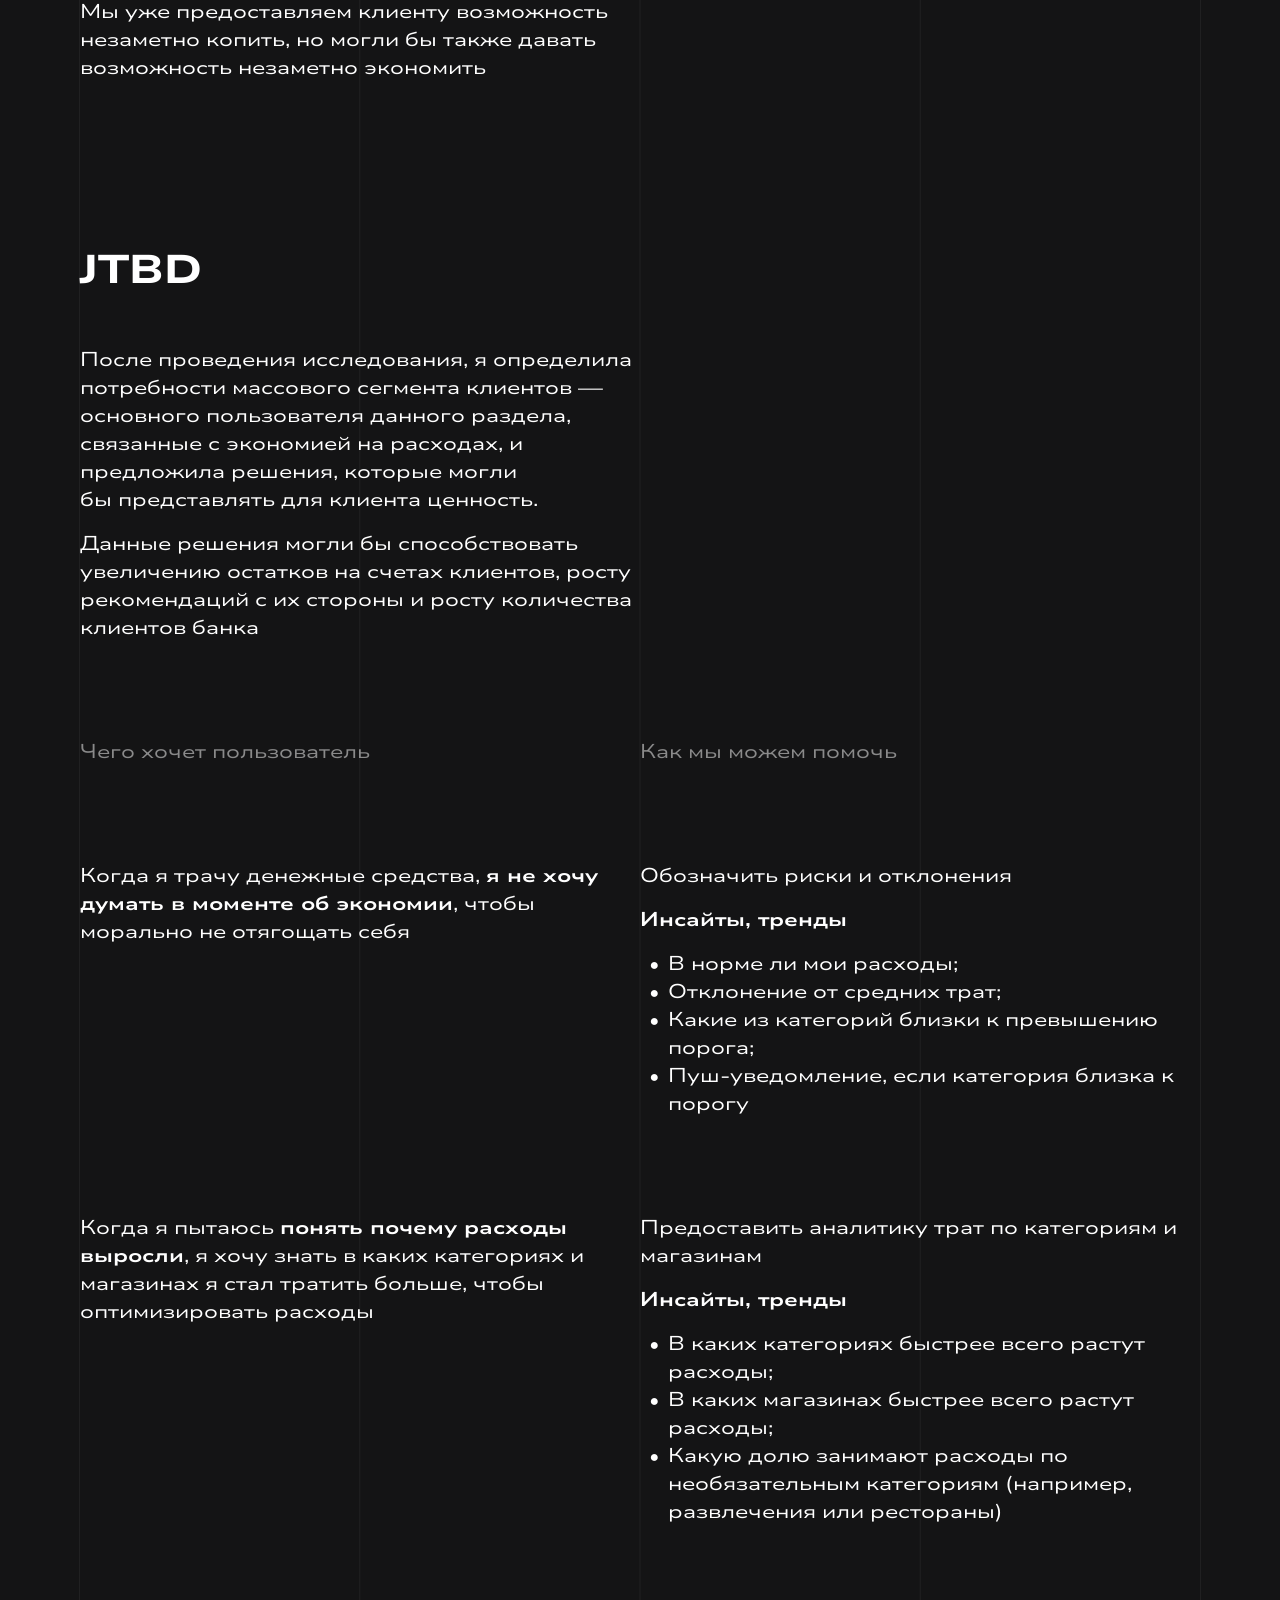
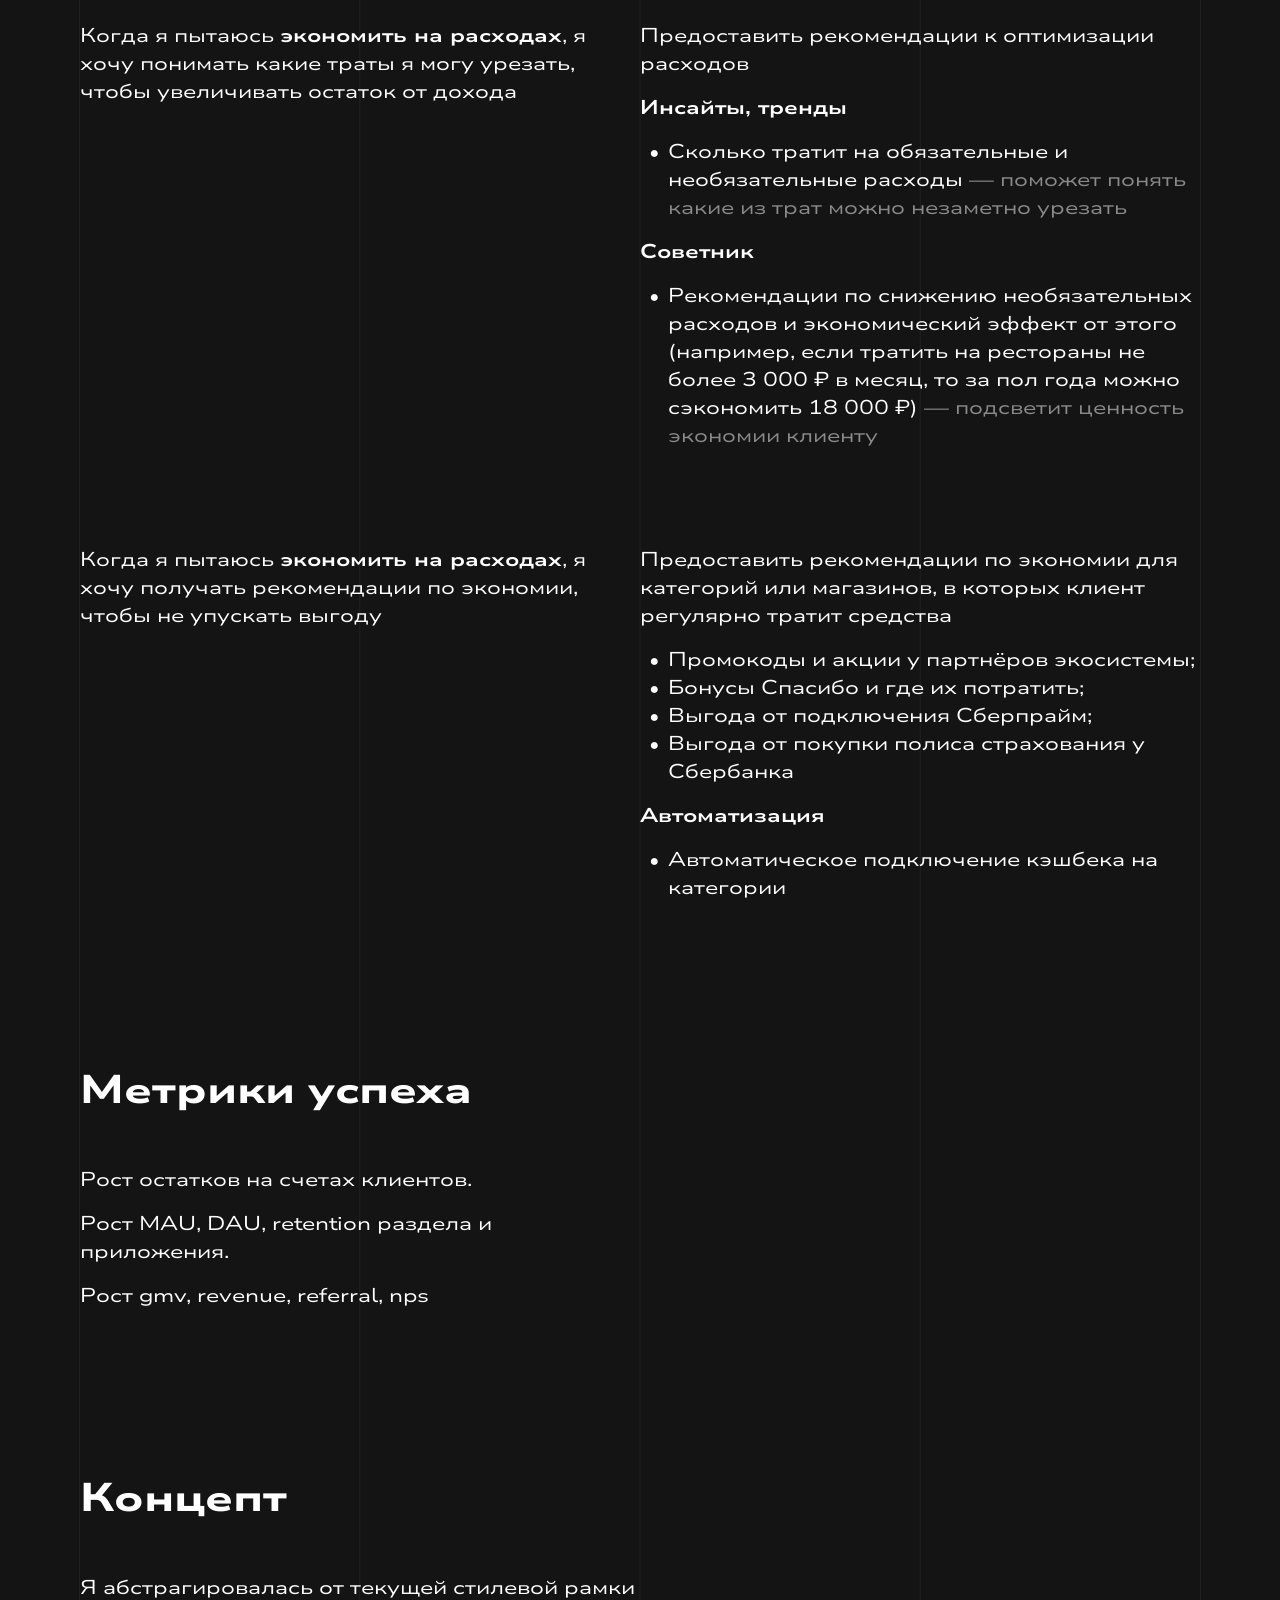
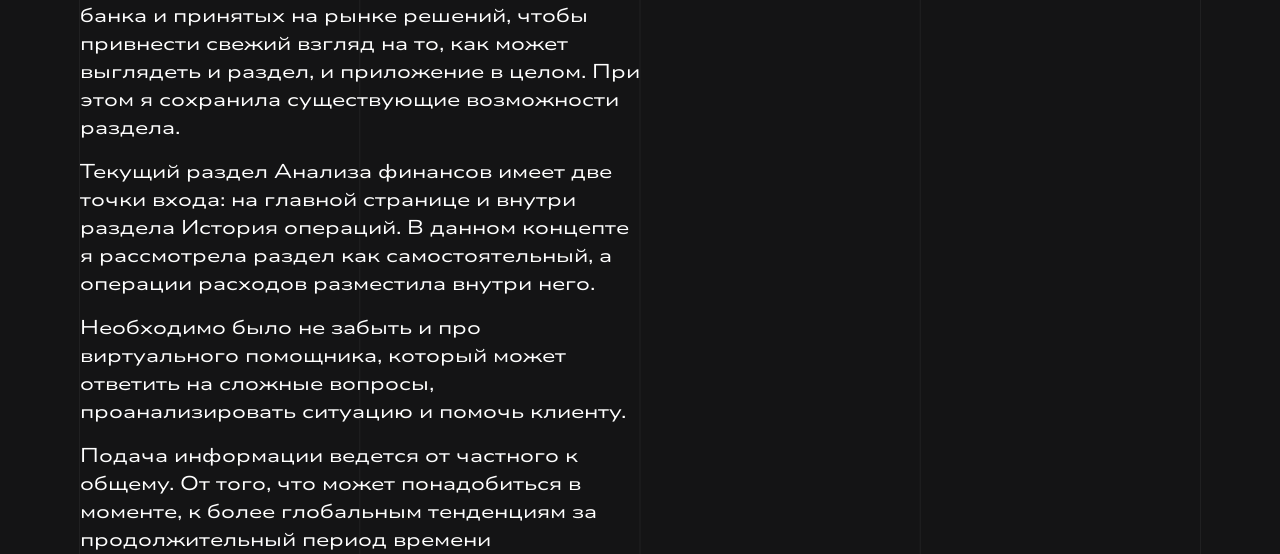
==== commit 34919767: "Изменяет вёрстку при медиазапросах" ====
--- a/cost-analysis.html
+++ b/cost-analysis.html
@@ -85,8 +85,12 @@
           
                 <div class="description-container-secondary">
                     <p class="text-secondary-style">Уже есть</p>
-                    <p>Отчёт о расходах -Понятные, но сухие факты. Не дают рекомендаций, необходимо анализировать и принимать решения самостоятельно</p>
+                    <ul class="cell-list">
+                        <li>
+                            <h4>Отчёт о расходах</h4>
+                            <p>Понятные, но сухие факты. Не дают рекомендаций, необходимо анализировать и принимать решения самостоятельно</p>
+                        </li>
+                    </ul>
                 </div>
 
                 <div class="description-container-secondary">
@@ -129,7 +133,6 @@
 
 
         <ul class="table-primary">
-            <!--
             <li class="table-section">
                 <ul class="table-row">
                     <li>
@@ -140,7 +143,6 @@
                     </li>
                 </ul>
             </li>
-            -->
 
             <li class="table-section">
                 <ul class="table-row">
@@ -148,9 +150,14 @@
                         <p>Когда я трачу денежные средства, <strong>я не хочу думать в моменте об экономии</strong>, чтобы морально не отягощать себя</p>
                     </li>
                     <li class="table-cell-list">
-                        <p>Текст</p>
-                        <p>Текст</p>
-                        <p>Текст</p>
+                        <p>Обозначить риски и отклонения</p>
+                        <h4>Инсайты, тренды</h4>
+                        <ul class="text-list">
+                            <li><p>В норме ли мои расходы;</p></li>
+                            <li><p>Отклонение от средних трат;</p></li>
+                            <li><p>Какие из категорий близки к превышению порога;</p></li>
+                            <li><p>Пуш-уведомление, если категория близка к порогу</p></li>
+                        </ul>
                     </li>
                 </ul>
             </li>
@@ -161,9 +168,13 @@
                         <p>Когда я пытаюсь <strong>понять почему расходы выросли</strong>, я хочу знать в каких категориях и магазинах я стал тратить больше, чтобы оптимизировать расходы</p>
                     </li>
                     <li class="table-cell-list">
-                        <p>Текст</p>
-                        <p>Текст</p>
-                        <p>Текст</p>
+                        <p>Предоставить аналитику трат по категориям и магазинам</p>
+                        <h4>Инсайты, тренды</h4>
+                        <ul class="text-list">
+                            <li><p>В каких категориях быстрее всего растут расходы;</p></li>
+                            <li><p>В каких магазинах быстрее всего растут расходы;</p></li>
+                            <li><p>Какую долю занимают расходы по необязательным категориям (например, развлечения или рестораны)</p></li>
+                        </ul>
                     </li>
                 </ul>
             </li>
@@ -174,11 +185,15 @@
                         <p>Когда я пытаюсь <strong>экономить на расходах</strong>, я хочу понимать какие траты я могу урезать, чтобы увеличивать остаток от дохода</p>
                     </li>
                     <li class="table-cell-list">
-                        <p>Текст</p>
-                        <p>Текст</p>
-                        <p>Текст</p>
-                        <p>Текст</p>
-                        <p>Текст</p>
+                        <p>Предоставить рекомендации к оптимизации расходов</p>
+                        <h4>Инсайты, тренды</h4>
+                        <ul class="text-list">
+                            <li><p>Сколько тратит на обязательные и необязательные расходы<span class="text-secondary-style"> — поможет понять какие из трат можно незаметно урезать</span></p></li>
+                        </ul>
+                        <h4>Советник</h4>
+                        <ul class="text-list">
+                            <li><p>Рекомендации по снижению необязательных расходов и экономический эффект от этого (например, если тратить на рестораны не более 3 000 ₽ в месяц, то за пол года можно сэкономить 18 000 ₽)<span class="text-secondary-style"> — подсветит ценность экономии клиенту</span></p></li>
+                        </ul>
                     </li>
                 </ul>
             </li>
@@ -189,13 +204,21 @@
                         <p>Когда я пытаюсь <strong>экономить на расходах</strong>, я хочу получать рекомендации по экономии, чтобы не упускать выгоду</p>
                     </li>
                     <li class="table-cell-list">
-                        <p>Текст</p>
-                        <p>Текст</p>
-                        <p>Текст</p>
-                        <p>Текст</p>
-                        <p>Текст</p>
-                    </li>
-                </ul>
+                        <p>Предоставить рекомендации по экономии для категорий или магазинов, в которых клиент регулярно тратит средства</p>
+                        <ul class="text-list">
+                            <li><p>Промокоды и акции у партнёров экосистемы;</p></li>
+                            <li><p>Бонусы Спасибо и где их потратить;</p></li>
+                            <li><p>Выгода от подключения Сберпрайм;</p></li>
+                            <li><p>Выгода от покупки полиса страхования у Сбербанка</p></li>
+                        </ul>
+                        <h4>Автоматизация</h4>
+                        <ul class="text-list">
+                            <li><p>Автоматическое подключение кэшбека на категории</p></li>
+                        </ul>
+
+                    </li>
+                </ul>
+
             </li>
 
         </ul>
--- a/styles.css
+++ b/styles.css
@@ -194,6 +194,14 @@
     top: 0;
 }
 
+.nav-back a,
+.nav-back a:visited,
+.nav-back a:hover,
+.nav-back a:active {
+    color: inherit;
+    text-decoration: none;
+}
+
 .hero-text {
     margin: 0;
     font-family: "Nunito Sans", sans-serif;
@@ -265,6 +273,14 @@
 
 
 /* link primary */
+
+.link-primary-anchor,
+.link-primary-anchor:visited,
+.link-primary-anchor:hover,
+.link-primary-anchor:active {
+    color: inherit;
+    text-decoration: none;
+}
 
 .link-primary {
     display: flex;
@@ -295,6 +311,7 @@
 .page-link-back {
     color: var(--text-primary);
     opacity: 0.5;
+    text-decoration: none;
 }
 
 
@@ -308,28 +325,7 @@
 }
 
 
-/* index - stripes 
-
-.background-stripes {
-    display: flex;
-    position: absolute;
-    justify-content: space-between;
-    align-items: stretch;
-    width: 100%;
-    height: 100%;
-    z-index: -1;
-    top: 0;
-    left: 0;
-    padding: 0 5rem;
-}
-
-
-.background-stripes div {
-    background-color: var(--border-stripes);
-    width: 1px;
-    height: 100%;
-}
-*/
+
 
 /* index - hero */
 
@@ -388,6 +384,26 @@
 }
 
 
+/* списки */
+
+.text-list {
+    list-style-type: disc;
+    list-style-position: outside;
+    margin: 0;
+    padding-left: 2.25rem;
+}
+
+.text-list > li {
+    display: list-item;
+    list-style-type: disc;
+    padding-right: 0;
+}
+
+.text-list > li::marker {
+    content: "●  ";
+}
+
+
 /* описание */
 
 
@@ -410,9 +426,6 @@
     list-style-type: none;
 }
 
-.cell-list li {
-    padding-right: 2.5rem;
-}
 
 
 /* index - сетка навыков */
@@ -565,6 +578,23 @@
     padding-right: 0;
 }
 
+.table-row .text-list {
+    padding-left: 1.75rem;
+    list-style-type: disc;
+    list-style-position: outside;
+}
+
+.table-row .text-list > li {
+    display: list-item;
+    list-style-type: disc;
+    width: auto;
+    padding-right: 0;
+}
+
+.table-row .text-list > li::marker {
+    content: "●  ";
+}
+
 /* таблица в описании */
 
 .description-container + .table-primary {
@@ -588,6 +618,14 @@
     .proficiency {
     grid-template-columns: repeat(2, 1fr);
     }
+
+    /* описание */
+
+    .description-container {
+    margin-top: 7rem;
+    gap: 2.5rem;
+    max-width: 75%;
+    }
 }
 
 
@@ -606,6 +644,11 @@
     .h1-special {
         font-size: 3.2rem;
     }
+
+    h2 {
+    font-size: 2.5rem;
+    }
+
 
     h3 {
         font-size: 2rem;
@@ -615,6 +658,10 @@
         font-size: 1.5rem;
     }
 
+    .page-hero-text {
+        font-size: 1.5rem;
+    }
+
     .h3-title {
         margin-bottom: 3rem;
     }
@@ -628,6 +675,19 @@
 
     article {
         margin-bottom: 7rem;
+    }
+
+
+
+    /* описание */
+
+    .description-container {
+        margin-top: 7rem;
+        max-width: 100%;
+    }
+
+    .cell-list li {
+        padding-right: 2.5rem;
     }
 
 
@@ -654,6 +714,15 @@
     }
 
 
+    /* page hero */
+
+    .page-hero {
+        margin-bottom: 10rem;
+        padding-top: 8.5rem;
+    }
+
+
+
     /* index - сетка навыков */
 
     .proficiency {
@@ -674,6 +743,9 @@
         width: 100%;
     }
 
+
+
+
     
     /* таблица */
 
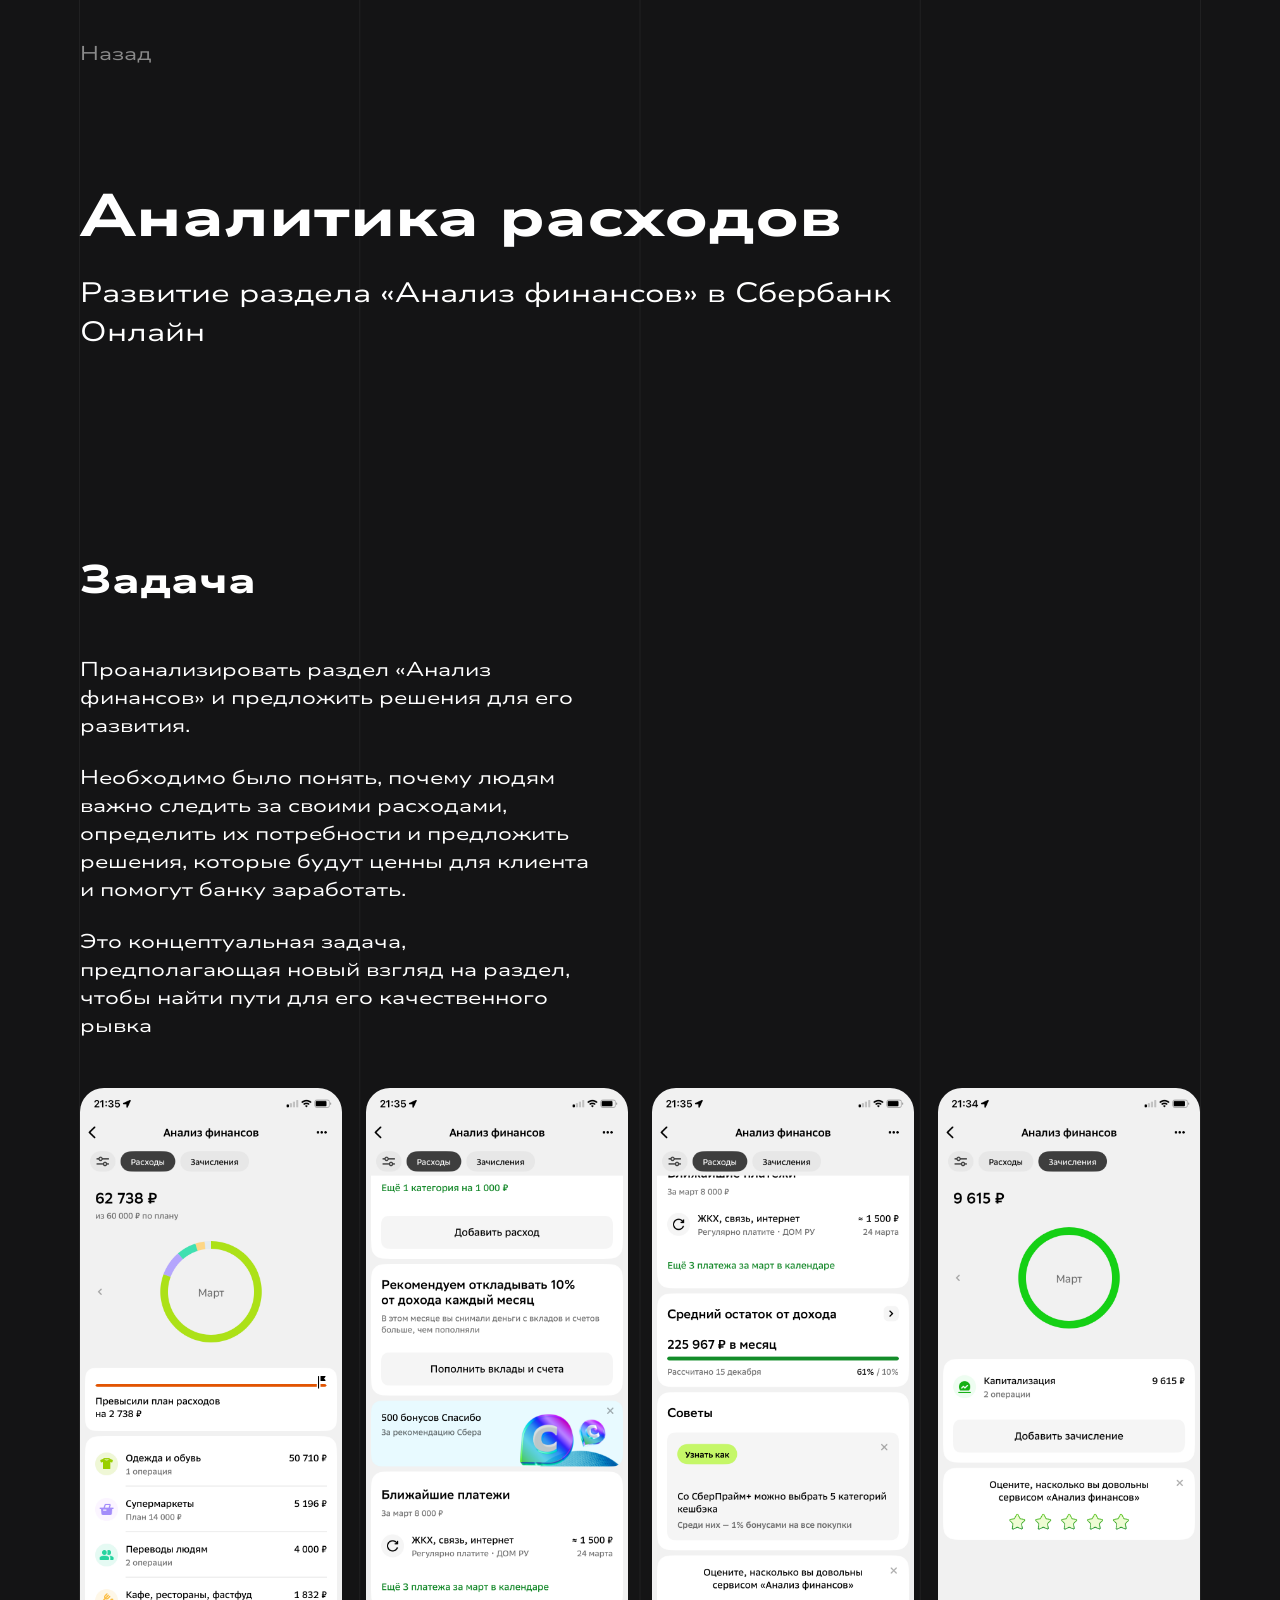
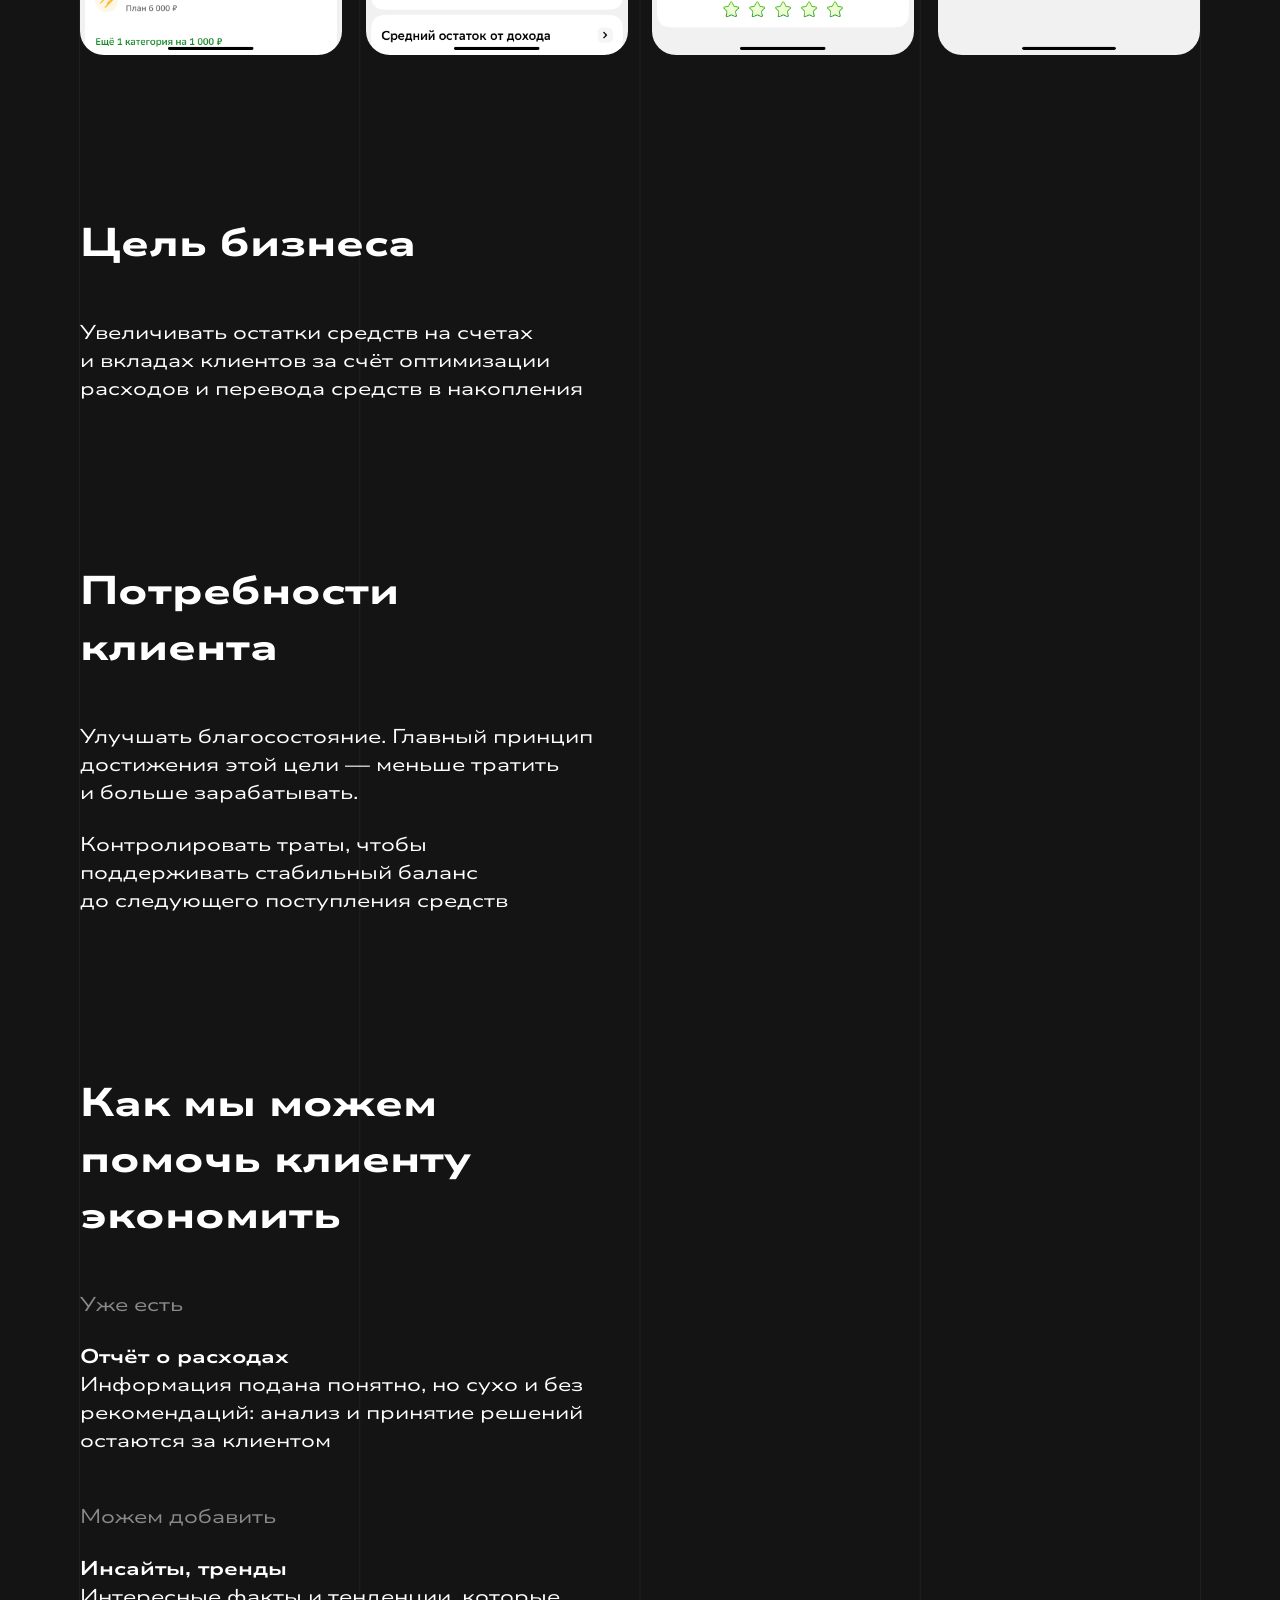
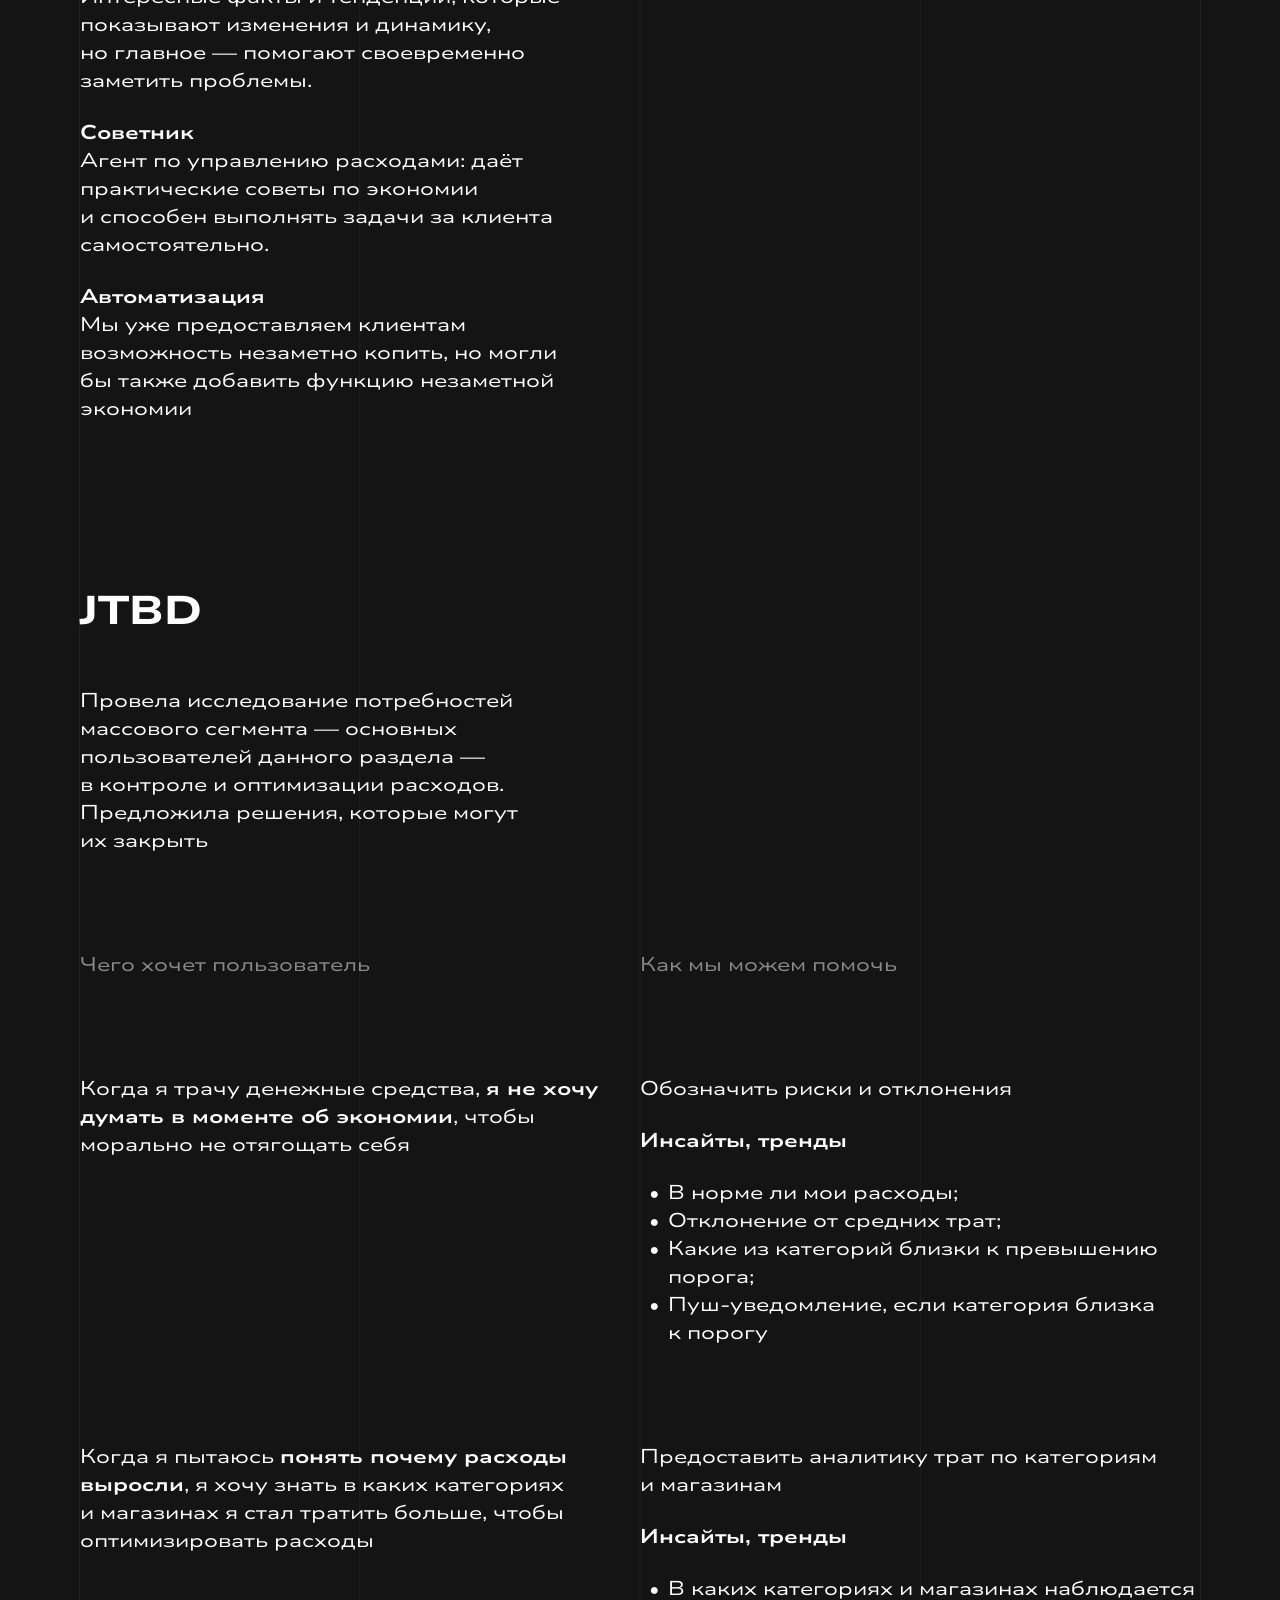
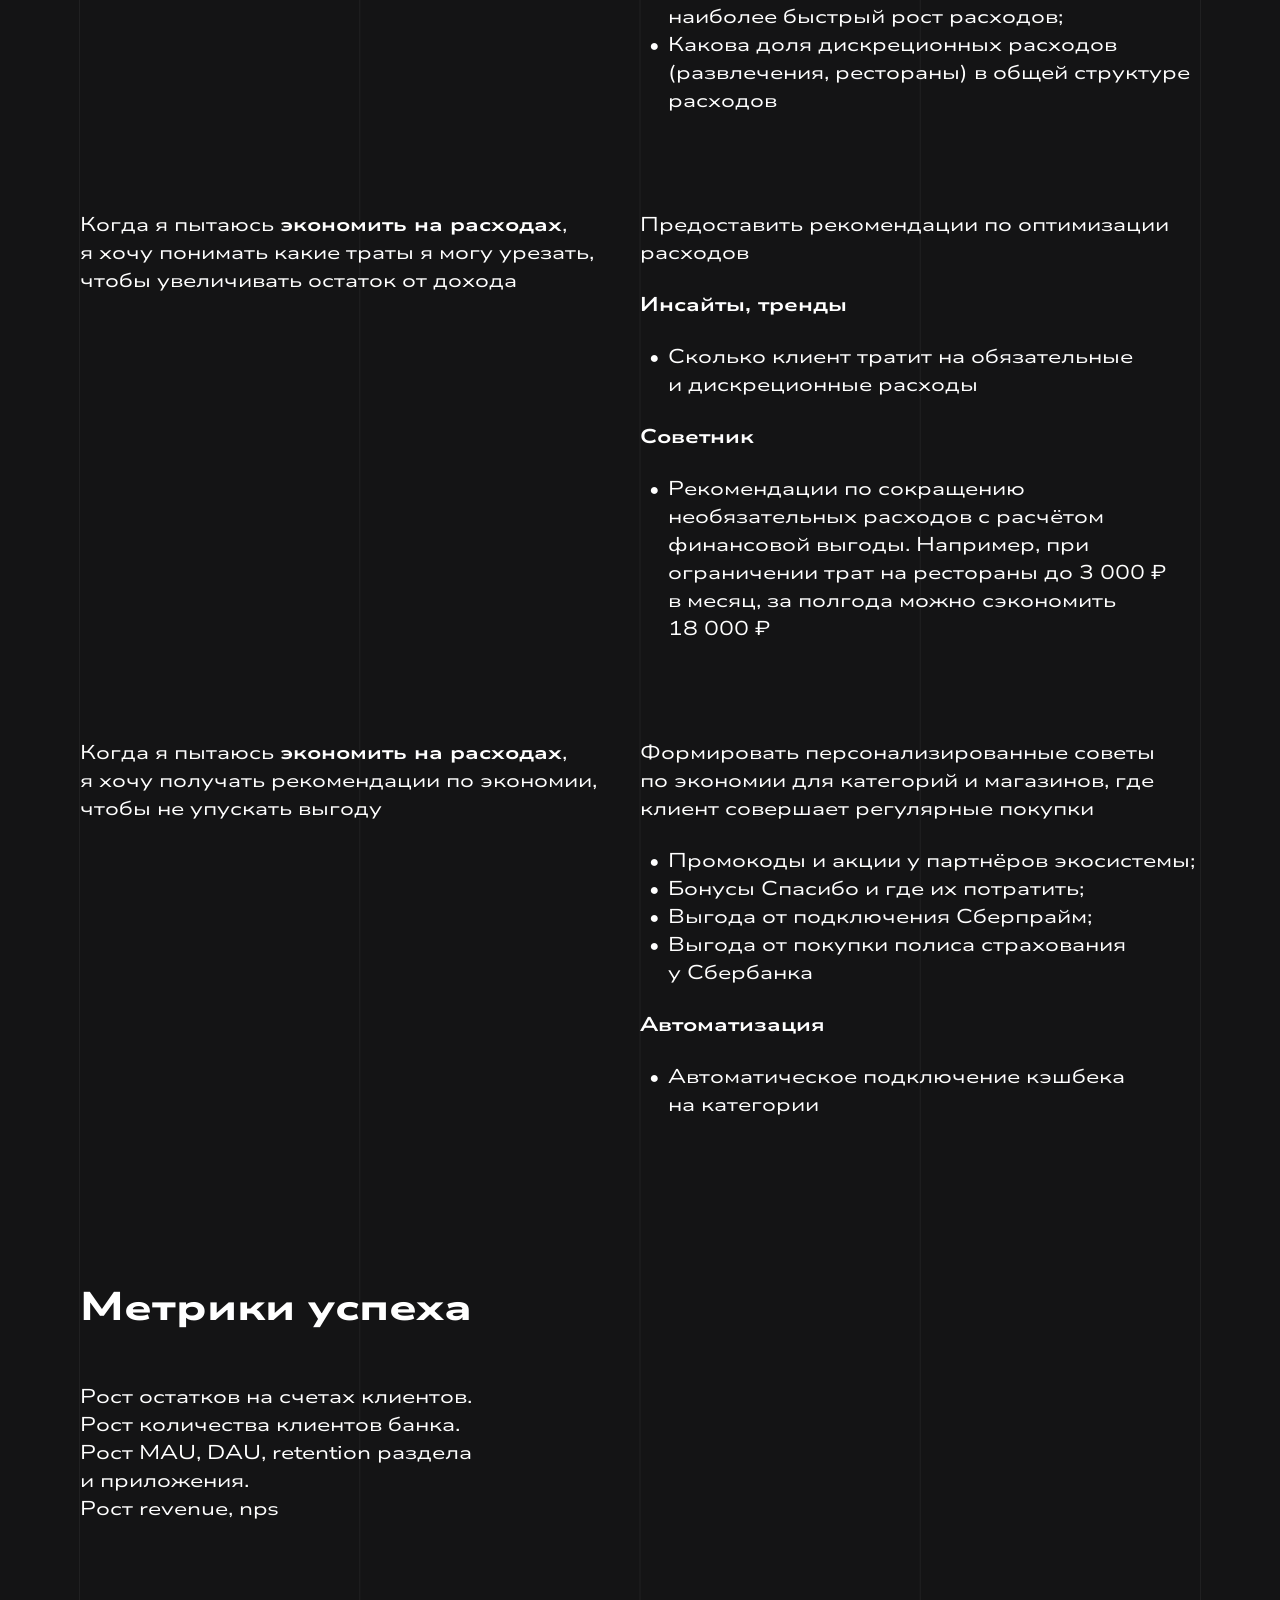
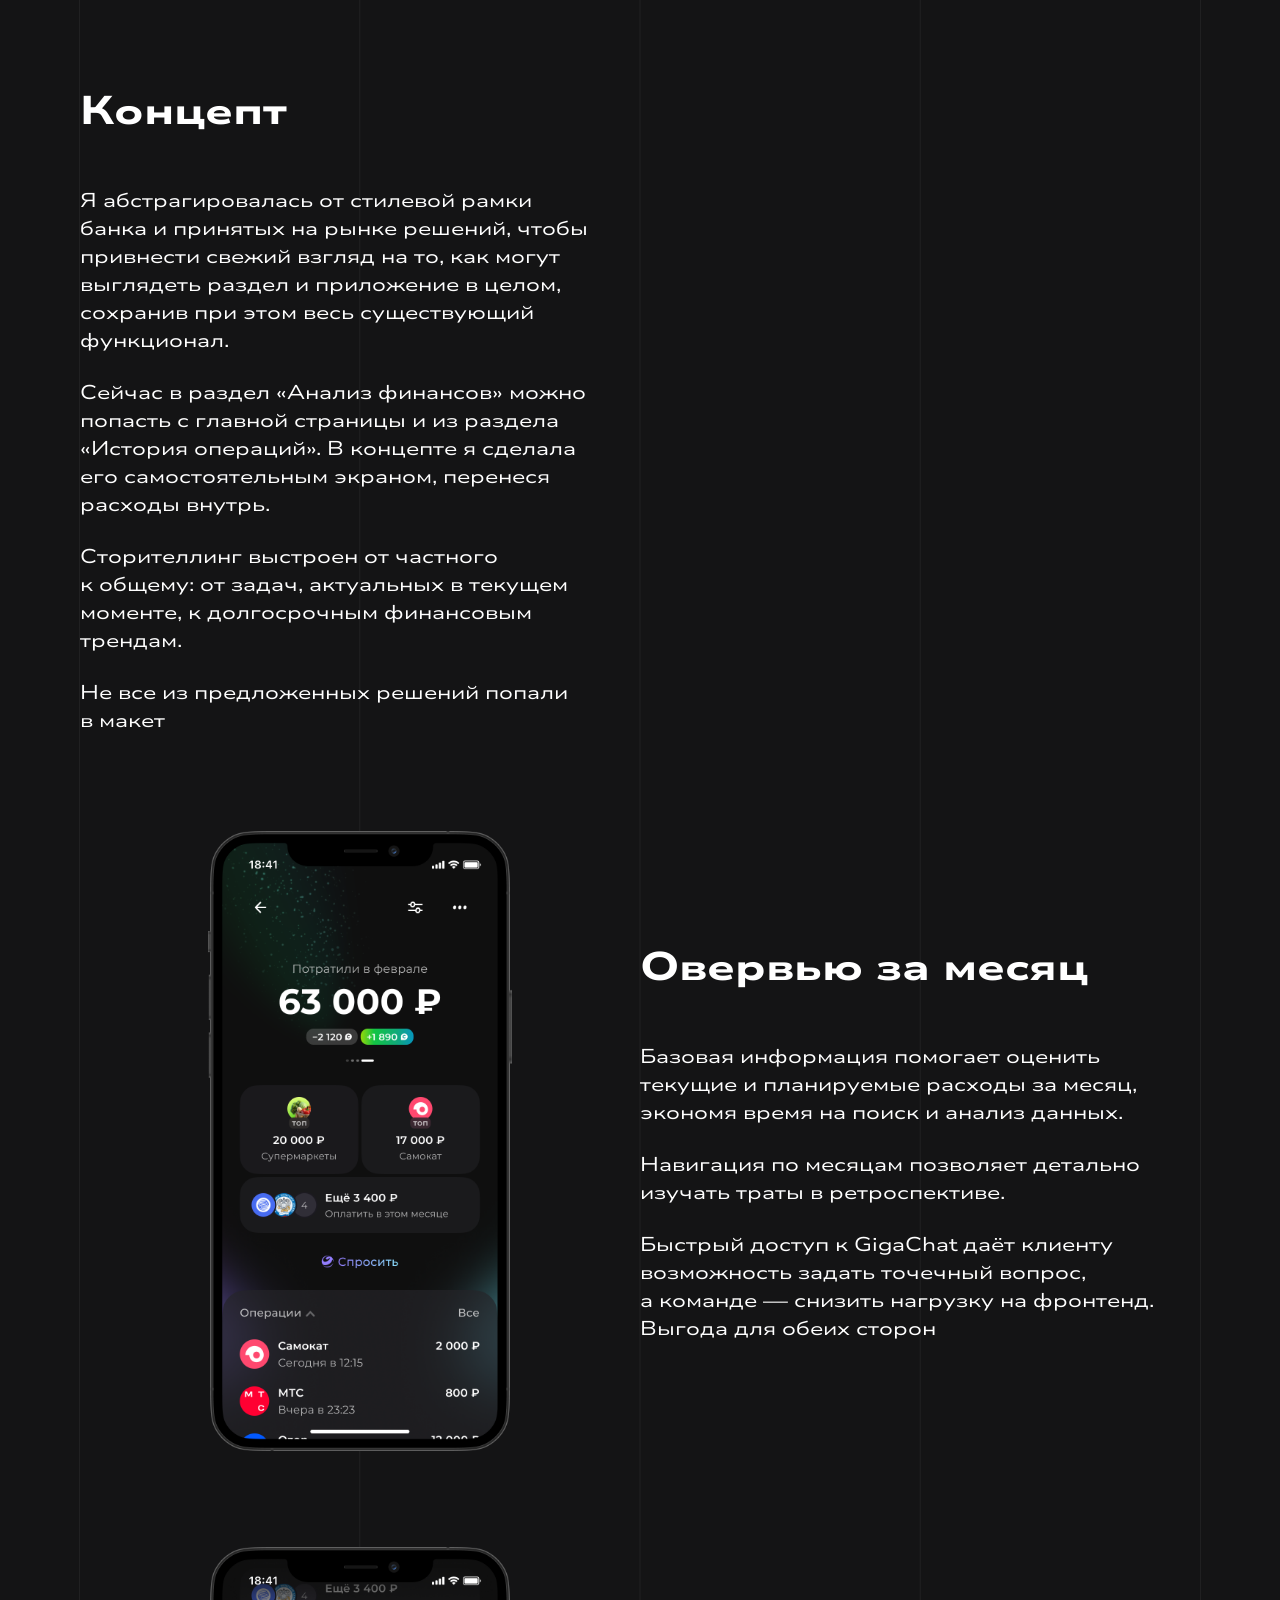
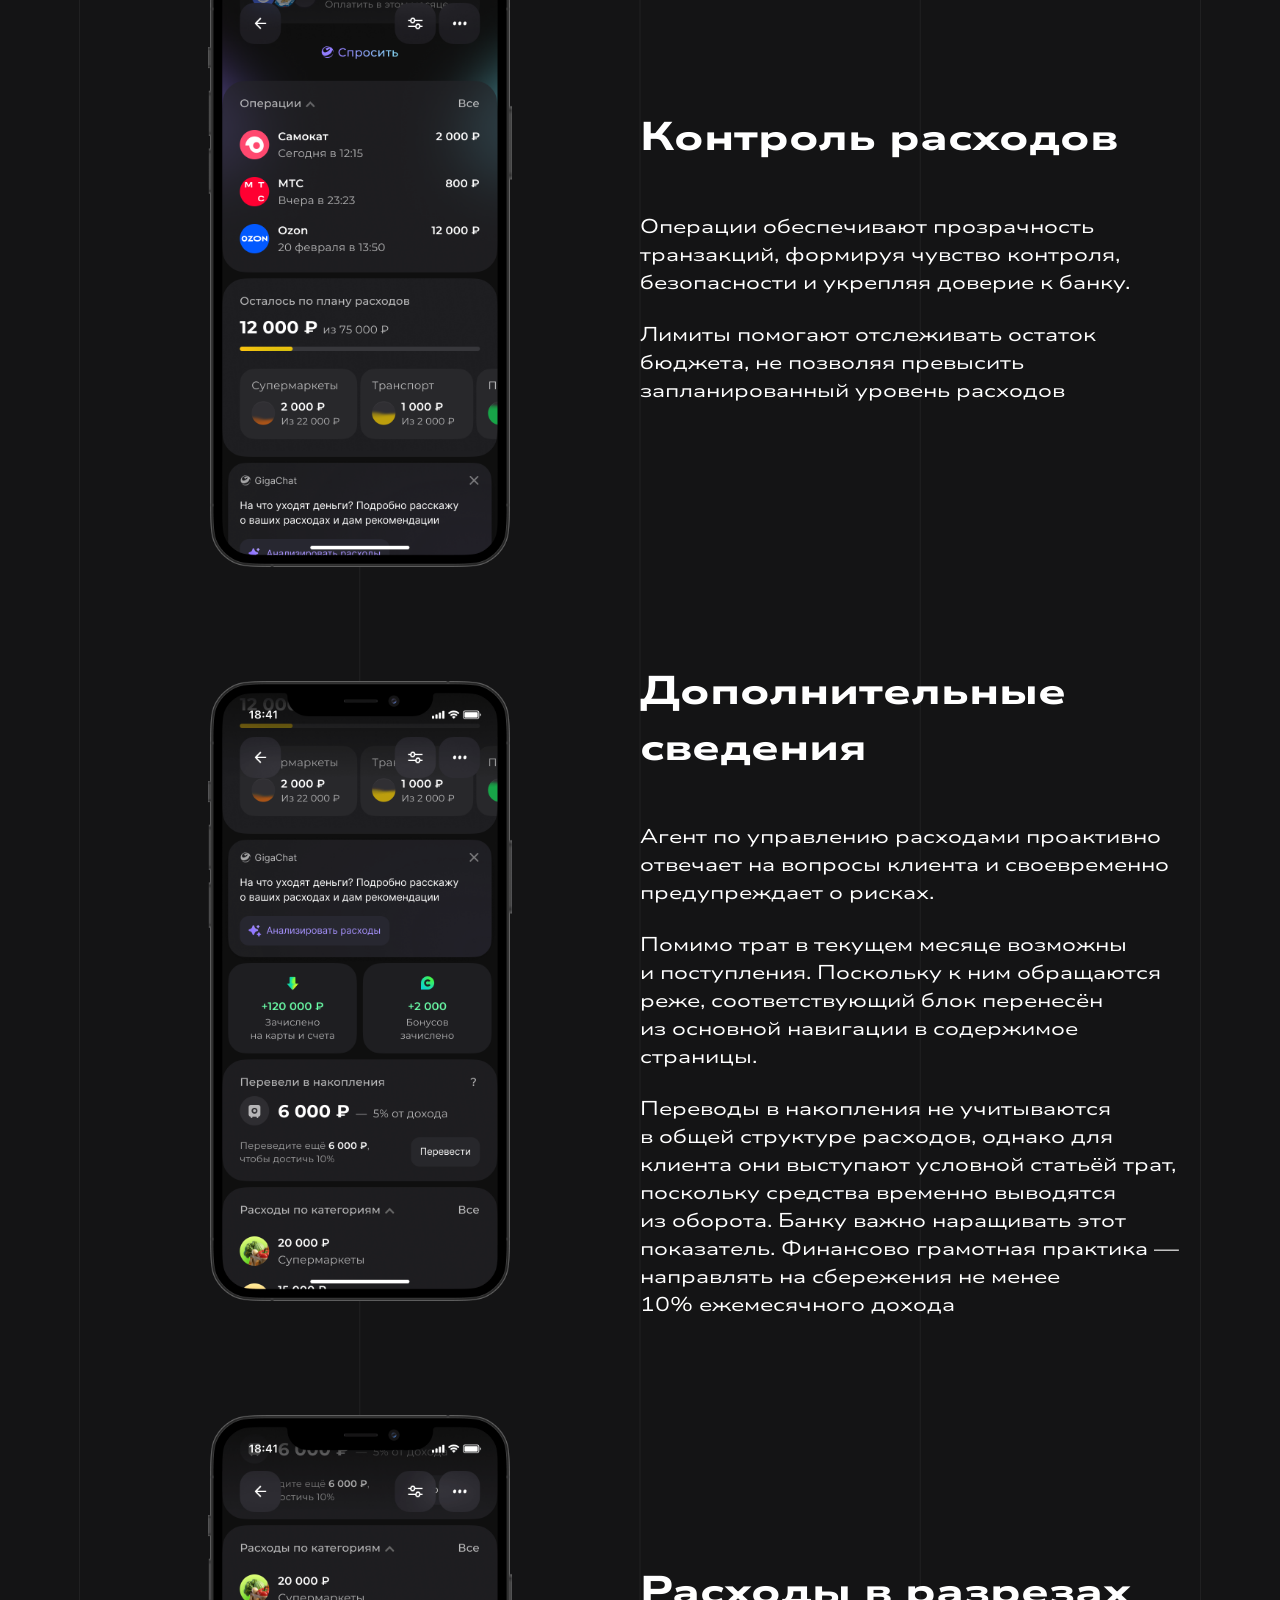
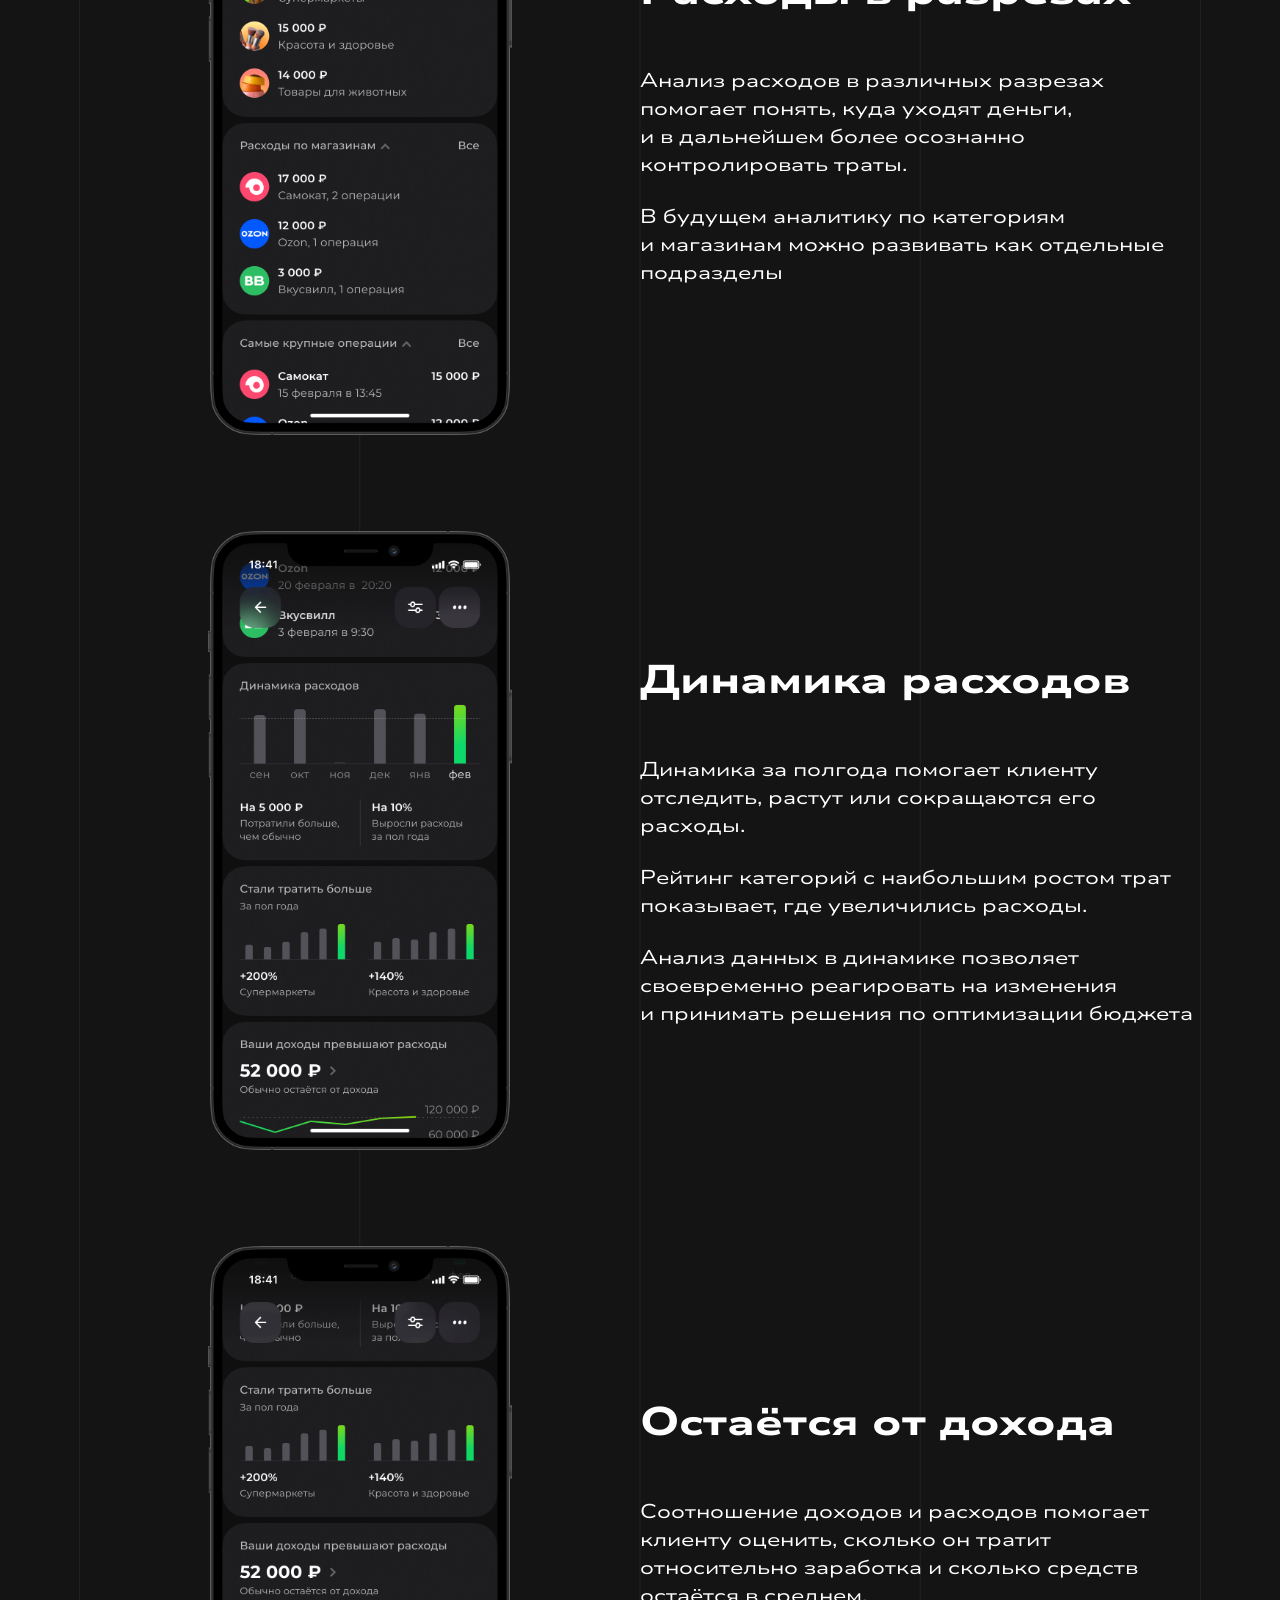
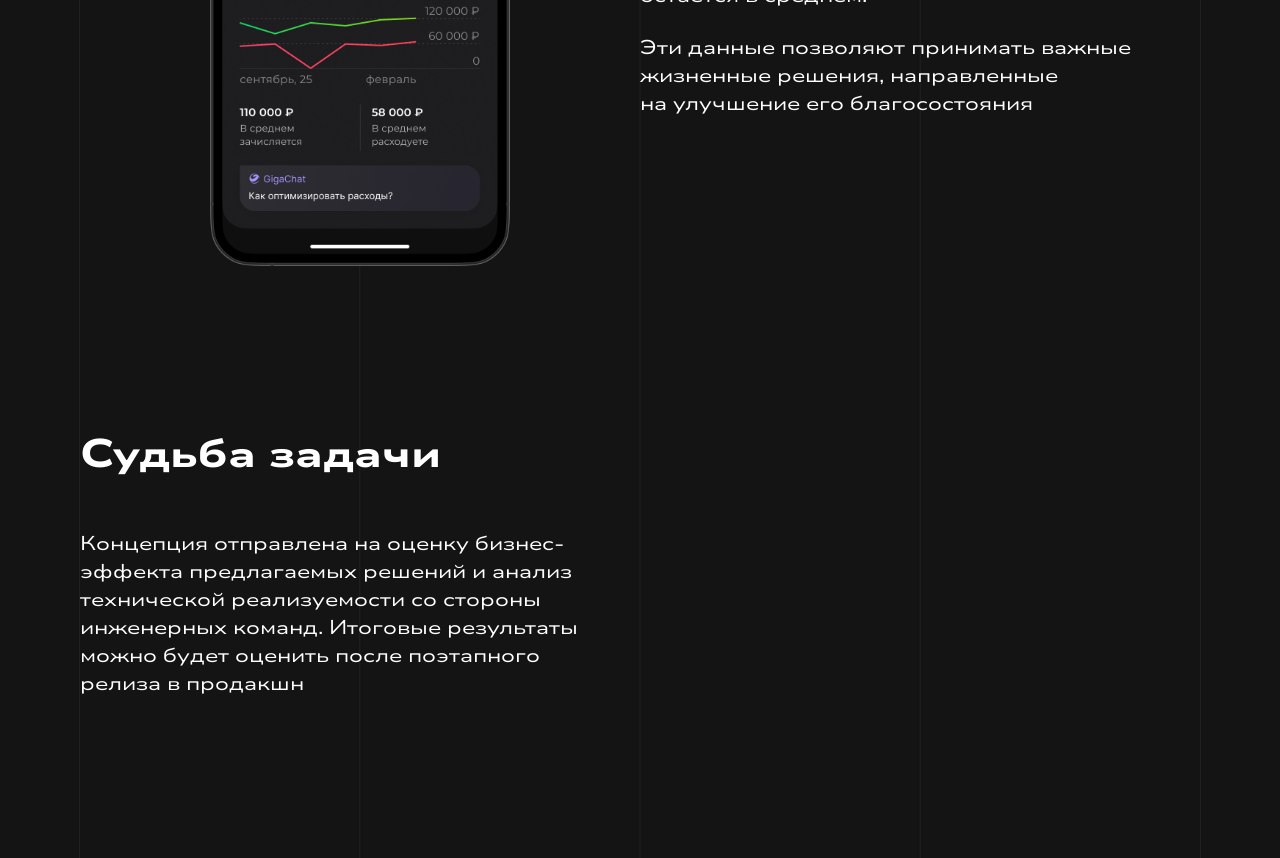
==== commit 9e989c12: "Финалит раздел с кейсом анализа финансов" ====
--- a/cost-analysis.html
+++ b/cost-analysis.html
@@ -13,6 +13,7 @@
   </head>
   <body>
     <main class="page-content-container background-stripes">
+        <h1 class="visually-hidden"></h1>
 
 
         <nav class="nav-back">
@@ -25,32 +26,30 @@
         <!--page hero-->
 
         <div class="page-hero">
-        <h2>Аналитика расходов</h2>
-        <p class="page-hero-text">Переосмысление раздела Анализ финансов в&nbsp;Сбербанк&nbsp;Онлайн</p>
+            <h2>Аналитика расходов</h2>
+            <p class="page-hero-text">Развитие раздела «Анализ финансов» в&nbsp;Сбербанк Онлайн</p>
         </div>
 
 
-
-
-
-
-
-
+        <!--описание-->
 
         <article class="description-container">
             <h3>Задача</h3>
             <ul class="cell-list">
                 <li>
-                    <p>Проанализировать текущий раздел Анализа финансов и предложить решения для дальнейшего развития.</p>
-                </li>
-                <li>
-                    <p>Моя задача состояла в том, чтобы понять почему людям важно следить за своими расходами, определить их потребности и предложить решения для аналитики расходов, которая будет нести ценность клиенту, а банку помогать зарабатывать</p>
+                    <p>Проанализировать раздел «Анализ финансов» и&nbsp;предложить решения для его развития.</p>
+                </li>
+                <li>
+                    <p>Необходимо было понять, почему людям важно следить за&nbsp;своими расходами, определить их&nbsp;потребности и&nbsp;предложить решения, которые будут ценны для клиента и&nbsp;помогут банку заработать.</p>
+                </li>
+                <li>
+                    <p>Это концептуальная задача, предполагающая новый взгляд на&nbsp;раздел, чтобы найти пути для его качественного рывка</p>
                 </li>
             </ul>
         </article>
 
         <div class="alf-screenshots">
-            <div class="alf-screenshots-track">
+            <div class="screenshots-track">
                 <img src="images/cost-analysis/alf-screenshot-1.png" alt="Скриншот раздела Анализ финансов. Расходы по категориям">
                 <img src="images/cost-analysis/alf-screenshot-2.png" alt="Скриншот раздела Анализ финансов. Переводы в накопления и ближайшие платежи">
                 <img src="images/cost-analysis/alf-screenshot-3.png" alt="Скриншот раздела Анализ финансов. Средний остаток от дохода и советы по экономии">
@@ -58,12 +57,11 @@
             </div>
         </div>
 
-
         <article class="description-container">
             <h3>Цель бизнеса</h3>
             <ul class="cell-list">
                 <li>
-                    <p>Растить остаток средств на счетах и вкладах клиентов за счет снижения расходов</p>
+                    <p>Увеличивать остатки средств на&nbsp;счетах и&nbsp;вкладах клиентов за&nbsp;счёт оптимизации расходов и&nbsp;перевода средств в&nbsp;накопления</p>
                 </li>
             </ul>
         </article>
@@ -72,68 +70,56 @@
             <h3>Потребности клиента</h3>
             <ul class="cell-list">
                 <li>
-                    <p>Улучшать благосостояние. Главный принцип достижения этой цели — меньше тратить и больше зарабатывать.</p>
-                </li>
-                <li>
-                    <p>Контролировать расходы, чтобы «дожить до зарплаты»</p>
-                </li>
-            </ul>
-        </article>
-
-        <article class="description-container">
-            <h3>Как мы можем помочь клиенту меньше тратить</h3>
-          
-                <div class="description-container-secondary">
-                    <p class="text-secondary-style">Уже есть</p>
-                    <ul class="cell-list">
-                        <li>
-                            <h4>Отчёт о расходах</h4>
-                            <p>Понятные, но сухие факты. Не дают рекомендаций, необходимо анализировать и принимать решения самостоятельно</p>
-                        </li>
-                    </ul>
-                </div>
-
-                <div class="description-container-secondary">
-                    <p class="text-secondary-style">Можем добавить</p>
-                    <ul class="cell-list">
-                        <li>
-                            <h4>Инсайты, тренды</h4>
-                            <p>Интересные факты и тенденции, которые показывают изменения и динамику, но главное — помогают своевременно заметить проблемы</p>
-                        </li>
-                        <li>
-                            <h4>Советник</h4>
-                            <p>Агент по расходам, который даёт практические советы по экономии и помогает клиенту экономить. Может выполнять задачи за клиента</p>
-                        </li>
-                        <li>
-                            <h4>Автоматизация</h4>
-                            <p>Мы уже предоставляем клиенту возможность незаметно копить, но могли бы также давать возможность незаметно экономить</p>
-                        </li>
-
-                    </ul>
-                </div>
-
-
-        </article>
-
-        <article class="description-container">
-
+                    <p>Улучшать благосостояние. Главный принцип достижения этой цели — меньше тратить и&nbsp;больше зарабатывать.</p>
+                </li>
+                <li>
+                    <p>Контролировать траты, чтобы поддерживать стабильный баланс до&nbsp;следующего поступления средств</p>
+                </li>
+            </ul>
+        </article>
+
+        <article class="description-container">
+            <h3>Как мы можем помочь клиенту экономить</h3>
+            <div class="description-container-secondary">
+                <p class="text-secondary-style">Уже есть</p>
+                <ul class="cell-list">
+                    <li>
+                        <p><strong>Отчёт о расходах</strong></p>
+                        <p>Информация подана понятно, но&nbsp;сухо и&nbsp;без рекомендаций: анализ и&nbsp;принятие решений остаются за&nbsp;клиентом</p>
+                    </li>
+                </ul>
+            </div>
+
+            <div class="description-container-secondary">
+                <p class="text-secondary-style">Можем добавить</p>
+                <ul class="cell-list">
+                    <li>
+                        <p><strong>Инсайты, тренды</strong></p>
+                        <p>Интересные факты и&nbsp;тенденции, которые показывают изменения и&nbsp;динамику, но&nbsp;главное — помогают своевременно заметить проблемы.</p>
+                    </li>
+                    <li>
+                        <p><strong>Советник</strong></p>
+                        <p>Агент по управлению расходами: даёт практические советы по&nbsp;экономии и&nbsp;способен выполнять задачи за&nbsp;клиента самостоятельно.</p>
+                    </li>
+                    <li>
+                        <p><strong>Автоматизация</strong></p>
+                        <p>Мы уже предоставляем клиентам возможность незаметно копить, но&nbsp;могли бы&nbsp;также добавить функцию незаметной экономии</p>
+                    </li>
+                </ul>
+            </div>
+        </article>
+
+        <article class="description-container">
             <h3>JTBD</h3>
             <ul class="cell-list">
                 <li>
-                    <p>После проведения исследования, я определила потребности массового сегмента клиентов — основного пользователя данного раздела, связанные с экономией на расходах, и предложила решения, которые могли бы представлять для клиента ценность.</p>
-                </li>
-                <li>
-                    <p>Данные решения могли бы способствовать увеличению остатков на счетах клиентов, росту рекомендаций с их стороны и росту количества клиентов банка</p>
-                </li>
-            </ul>
-
-
-        </article>
-
-
+                    <p>Провела исследование потребностей массового сегмента — основных пользователей данного раздела — в&nbsp;контроле и&nbsp;оптимизации расходов. Предложила решения, которые могут их&nbsp;закрыть</p>
+                </li>
+            </ul>
+        </article>
 
         <ul class="table-primary">
-            <li class="table-section">
+            <li class="table-section table-visible">
                 <ul class="table-row">
                     <li>
                         <p class="text-secondary-style">Чего хочет пользователь</p>
@@ -145,99 +131,97 @@
             </li>
 
             <li class="table-section">
-                <ul class="table-row">
-                    <li>
-                        <p>Когда я трачу денежные средства, <strong>я не хочу думать в моменте об экономии</strong>, чтобы морально не отягощать себя</p>
-                    </li>
-                    <li class="table-cell-list">
-                        <p>Обозначить риски и отклонения</p>
+                <ul class="table-row table-header">
+                    <li class="table-cell-list">
+                        <p class="text-secondary-style table-hidden">Чего хочет пользователь</p>
+                        <p>Когда я трачу денежные средства, <strong>я&nbsp;не хочу думать в&nbsp;моменте об&nbsp;экономии</strong>, чтобы морально не&nbsp;отягощать себя</p>
+                    </li>
+                    <li class="table-cell-list">
+                        <p class="text-secondary-style table-hidden">Как мы можем помочь</p>
+                        <p>Обозначить риски и&nbsp;отклонения</p>
                         <h4>Инсайты, тренды</h4>
                         <ul class="text-list">
                             <li><p>В норме ли мои расходы;</p></li>
                             <li><p>Отклонение от средних трат;</p></li>
-                            <li><p>Какие из категорий близки к превышению порога;</p></li>
-                            <li><p>Пуш-уведомление, если категория близка к порогу</p></li>
-                        </ul>
-                    </li>
-                </ul>
-            </li>
-
-            <li class="table-section">
-                <ul class="table-row">
-                    <li>
-                        <p>Когда я пытаюсь <strong>понять почему расходы выросли</strong>, я хочу знать в каких категориях и магазинах я стал тратить больше, чтобы оптимизировать расходы</p>
-                    </li>
-                    <li class="table-cell-list">
-                        <p>Предоставить аналитику трат по категориям и магазинам</p>
+                            <li><p>Какие из категорий близки к&nbsp;превышению порога;</p></li>
+                            <li><p>Пуш-уведомление, если категория близка к&nbsp;порогу</p></li>
+                        </ul>
+                    </li>
+                </ul>
+            </li>
+            <hr class="table-hidden">
+            <li class="table-section">
+                <ul class="table-row table-header">
+                    <li class="table-cell-list">
+                        <p class="text-secondary-style table-hidden">Чего хочет пользователь</p>
+                        <p>Когда я пытаюсь <strong>понять почему расходы выросли</strong>, я&nbsp;хочу знать в&nbsp;каких категориях и&nbsp;магазинах я&nbsp;стал тратить больше, чтобы оптимизировать расходы</p>
+                    </li>
+                    <li class="table-cell-list">
+                        <p class="text-secondary-style table-hidden">Как мы можем помочь</p>
+                        <p>Предоставить аналитику трат по&nbsp;категориям и&nbsp;магазинам</p>
                         <h4>Инсайты, тренды</h4>
                         <ul class="text-list">
-                            <li><p>В каких категориях быстрее всего растут расходы;</p></li>
-                            <li><p>В каких магазинах быстрее всего растут расходы;</p></li>
-                            <li><p>Какую долю занимают расходы по необязательным категориям (например, развлечения или рестораны)</p></li>
-                        </ul>
-                    </li>
-                </ul>
-            </li>
-
-            <li class="table-section">
-                <ul class="table-row">
-                    <li>
-                        <p>Когда я пытаюсь <strong>экономить на расходах</strong>, я хочу понимать какие траты я могу урезать, чтобы увеличивать остаток от дохода</p>
-                    </li>
-                    <li class="table-cell-list">
-                        <p>Предоставить рекомендации к оптимизации расходов</p>
+                            <li><p>В каких категориях и&nbsp;магазинах наблюдается наиболее быстрый рост расходов;</p></li>
+                            <li><p>Какова доля дискреционных расходов (развлечения, рестораны) в&nbsp;общей структуре расходов</p></li>
+                        </ul>
+                    </li>
+                </ul>
+            </li>
+            <hr class="table-hidden">
+            <li class="table-section">
+                <ul class="table-row table-header">
+                    <li class="table-cell-list">
+                        <p class="text-secondary-style table-hidden">Чего хочет пользователь</p>
+                        <p>Когда я пытаюсь <strong>экономить на&nbsp;расходах</strong>, я&nbsp;хочу понимать какие траты я&nbsp;могу урезать, чтобы увеличивать остаток от&nbsp;дохода</p>
+                    </li>
+                    <li class="table-cell-list">
+                        <p class="text-secondary-style table-hidden">Как мы можем помочь</p>
+                        <p>Предоставить рекомендации по&nbsp;оптимизации расходов</p>
                         <h4>Инсайты, тренды</h4>
                         <ul class="text-list">
-                            <li><p>Сколько тратит на обязательные и необязательные расходы<span class="text-secondary-style"> — поможет понять какие из трат можно незаметно урезать</span></p></li>
+                            <li><p>Сколько клиент тратит на&nbsp;обязательные и&nbsp;дискреционные расходы</p></li>
                         </ul>
                         <h4>Советник</h4>
                         <ul class="text-list">
-                            <li><p>Рекомендации по снижению необязательных расходов и экономический эффект от этого (например, если тратить на рестораны не более 3 000 ₽ в месяц, то за пол года можно сэкономить 18 000 ₽)<span class="text-secondary-style"> — подсветит ценность экономии клиенту</span></p></li>
-                        </ul>
-                    </li>
-                </ul>
-            </li>
-
-            <li class="table-section">
-                <ul class="table-row">
-                    <li>
-                        <p>Когда я пытаюсь <strong>экономить на расходах</strong>, я хочу получать рекомендации по экономии, чтобы не упускать выгоду</p>
-                    </li>
-                    <li class="table-cell-list">
-                        <p>Предоставить рекомендации по экономии для категорий или магазинов, в которых клиент регулярно тратит средства</p>
-                        <ul class="text-list">
-                            <li><p>Промокоды и акции у партнёров экосистемы;</p></li>
-                            <li><p>Бонусы Спасибо и где их потратить;</p></li>
+                            <li><p>Рекомендации по&nbsp;сокращению необязательных расходов с&nbsp;расчётом финансовой выгоды. Например, при ограничении трат на&nbsp;рестораны до&nbsp;3&nbsp;000&nbsp;₽ в&nbsp;месяц, за&nbsp;полгода можно сэкономить 18&nbsp;000&nbsp;₽</p></li>
+                        </ul>
+                    </li>
+                </ul>
+            </li>
+            <hr class="table-hidden">
+            <li class="table-section">
+                <ul class="table-row table-header">
+                    <li class="table-cell-list">
+                        <p class="text-secondary-style table-hidden">Чего хочет пользователь</p>
+                        <p>Когда я пытаюсь <strong>экономить на&nbsp;расходах</strong>, я&nbsp;хочу получать рекомендации по&nbsp;экономии, чтобы не&nbsp;упускать выгоду</p>
+                    </li>
+                    <li class="table-cell-list">
+                        <p class="text-secondary-style table-hidden">Как мы можем помочь</p>
+                        <p>Формировать персонализированные советы по&nbsp;экономии для категорий и&nbsp;магазинов, где клиент совершает регулярные покупки</p>
+                        <ul class="text-list">
+                            <li><p>Промокоды и акции у&nbsp;партнёров экосистемы;</p></li>
+                            <li><p>Бонусы Спасибо и&nbsp;где их&nbsp;потратить;</p></li>
                             <li><p>Выгода от подключения Сберпрайм;</p></li>
-                            <li><p>Выгода от покупки полиса страхования у Сбербанка</p></li>
+                            <li><p>Выгода от покупки полиса страхования у&nbsp;Сбербанка</p></li>
                         </ul>
                         <h4>Автоматизация</h4>
                         <ul class="text-list">
-                            <li><p>Автоматическое подключение кэшбека на категории</p></li>
-                        </ul>
-
-                    </li>
-                </ul>
-
+                            <li><p>Автоматическое подключение кэшбека на&nbsp;категории</p></li>
+                        </ul>
+                    </li>
+                </ul>
             </li>
 
         </ul>
 
-
-
-
-
         <article class="description-container">
             <h3>Метрики успеха</h3>
             <ul class="cell-list">
                 <li>
                     <p>Рост остатков на счетах клиентов.</p>
-                </li>
-                <li>
-                    <p>Рост MAU, DAU, retention раздела и приложения.</p>
-                </li>
-                <li>
-                    <p>Рост gmv, revenue, referral, nps</p>
+                    <p>Рост количества клиентов банка.</p>
+                    <p>Рост MAU, DAU, retention раздела и&nbsp;приложения.</p>
+                    <p>Рост revenue, nps</p>
                 </li>
             </ul>
         </article>
@@ -246,26 +230,119 @@
             <h3>Концепт</h3>
             <ul class="cell-list">
                 <li>
-                    <p>Я абстрагировалась от текущей стилевой рамки банка и принятых на рынке решений, чтобы привнести свежий взгляд на то, как может выглядеть и раздел, и приложение в целом. При этом я сохранила существующие возможности раздела.</p>
-                </li>
-                <li>
-                    <p>Текущий раздел Анализа финансов имеет две точки входа: на главной странице и внутри раздела История операций. В данном концепте я рассмотрела раздел как самостоятельный, а операции расходов разместила внутри него.</p>
-                </li>
-                <li>
-                    <p>Необходимо было не забыть и про виртуального помощника, который может ответить на сложные вопросы, проанализировать ситуацию и помочь клиенту.</p>
-                </li>
-                <li>
-                    <p>Подача информации ведется от частного к общему. От того, что может понадобиться в моменте, к более глобальным тенденциям за продолжительный период времени</p>
-                </li>
-            </ul>
-        </article>
-
-
-
-
-
-
-
+                    <p>Я абстрагировалась от&nbsp;стилевой рамки банка и&nbsp;принятых на&nbsp;рынке решений, чтобы привнести свежий взгляд на&nbsp;то, как могут выглядеть раздел и&nbsp;приложение в&nbsp;целом, сохранив при этом весь существующий функционал.</p>
+                </li>
+                <li>
+                    <p>Сейчас в раздел «Анализ финансов» можно попасть с&nbsp;главной страницы и&nbsp;из&nbsp;раздела «История операций». В&nbsp;концепте я&nbsp;сделала его самостоятельным экраном, перенеся расходы внутрь.</p>
+                </li>
+                <li>
+                    <p>Сторителлинг выстроен от&nbsp;частного к&nbsp;общему: от&nbsp;задач, актуальных в&nbsp;текущем моменте, к&nbsp;долгосрочным финансовым трендам.</p>
+                </li>
+                <li>
+                    <p>Не все из предложенных решений попали в&nbsp;макет</p>
+                </li>
+            </ul>
+        </article>
+
+        <ul class="table-primary">
+            <li class="table-section">
+                <ul class="table-row table-case-row">
+                    <li class="case-mockup-container">
+                        <img class="case-mockup alf-mockup" src="images/cost-analysis/alf-new-01.png" alt="Макет раздела Анализ финансов. Овервью за месяц">
+                    </li>
+                    <li class="mockup-description">
+                        <h3>Овервью за&nbsp;месяц</h3>
+                        <div class="cell-list">
+                            <p>Базовая информация помогает оценить текущие и&nbsp;планируемые расходы за&nbsp;месяц, экономя время на&nbsp;поиск и&nbsp;анализ данных.</p>
+                            <p>Навигация по месяцам позволяет детально изучать траты в&nbsp;ретроспективе.</p>
+                            <p>Быстрый доступ к GigaChat даёт клиенту возможность задать точечный вопрос, а&nbsp;команде — снизить нагрузку на&nbsp;фронтенд. Выгода для обеих сторон</p>
+                        </div>
+                    </li>
+                </ul>
+            </li>
+            <li class="table-section">
+                <ul class="table-row table-case-row">
+                    <li class="case-mockup-container">
+                        <img class="case-mockup alf-mockup" src="images/cost-analysis/alf-new-02.png" alt="Макет раздела Анализ финансов. Контроль расходов">
+                    </li>
+                    <li class="mockup-description">
+                        <h3>Контроль расходов</h3>
+                        <div class="cell-list">
+                            <p>Операции обеспечивают прозрачность транзакций, формируя чувство контроля, безопасности и&nbsp;укрепляя доверие к&nbsp;банку.</p>
+                            <p>Лимиты помогают отслеживать остаток бюджета, не&nbsp;позволяя превысить запланированный уровень расходов</p>
+                        </div>
+                    </li>
+                </ul>
+            </li>
+            <li class="table-section">
+                <ul class="table-row table-case-row">
+                    <li class="case-mockup-container">
+                        <img class="case-mockup alf-mockup" src="images/cost-analysis/alf-new-03.png" alt="Макет раздела Анализ финансов. Дополнительные сведения">
+                    </li>
+                    <li class="mockup-description">
+                        <h3>Дополнительные сведения</h3>
+                        <div class="cell-list">
+                            <p>Агент по управлению расходами проактивно отвечает на&nbsp;вопросы клиента и&nbsp;своевременно предупреждает о&nbsp;рисках.</p>
+                            <p>Помимо трат в текущем месяце возможны и&nbsp;поступления. Поскольку к&nbsp;ним обращаются реже, соответствующий блок перенесён из&nbsp;основной навигации в&nbsp;содержимое страницы.</p>
+                            <p>Переводы в накопления не&nbsp;учитываются в&nbsp;общей структуре расходов, однако для клиента они выступают условной статьёй трат, поскольку средства временно выводятся из&nbsp;оборота. Банку важно наращивать этот показатель. Финансово грамотная практика — направлять на&nbsp;сбережения не&nbsp;менее 10%&nbsp;ежемесячного дохода</p>
+                        </div>
+                    </li>
+                </ul>
+            </li>       
+            <li class="table-section">
+                <ul class="table-row table-case-row">
+                    <li class="case-mockup-container">
+                        <img class="case-mockup alf-mockup" src="images/cost-analysis/alf-new-04.png" alt="Макет раздела Анализ финансов. Расходы в разрезах">
+                    </li>
+                    <li class="mockup-description">
+                        <h3>Расходы в&nbsp;разрезах</h3>
+                        <div class="cell-list">
+                            <p>Анализ расходов в различных разрезах помогает понять, куда уходят деньги, и&nbsp;в&nbsp;дальнейшем более осознанно контролировать траты.</p>
+                            <p>В будущем аналитику по&nbsp;категориям и&nbsp;магазинам можно развивать как отдельные подразделы</p>
+
+                        </div>
+                    </li>
+                </ul>
+            </li>       
+            <li class="table-section">
+                <ul class="table-row table-case-row">
+                    <li class="case-mockup-container">
+                        <img class="case-mockup alf-mockup" src="images/cost-analysis/alf-new-05.png" alt="Макет раздела Анализ финансов. Динамика расходов">
+                    </li>
+                    <li class="mockup-description">
+                        <h3>Динамика расходов</h3>
+                        <div class="cell-list">
+                            <p>Динамика за полгода помогает клиенту отследить, растут или сокращаются его расходы.</p>
+                            <p>Рейтинг категорий с&nbsp;наибольшим ростом трат показывает, где увеличились расходы.</p>
+                            <p>Анализ данных в динамике позволяет своевременно реагировать на&nbsp;изменения и&nbsp;принимать решения по&nbsp;оптимизации бюджета</p>
+                        </div>
+                    </li>
+                </ul>
+            </li>       
+            <li class="table-section">
+                <ul class="table-row table-case-row">
+                    <li class="case-mockup-container">
+                        <img class="case-mockup alf-mockup" src="images/cost-analysis/alf-new-06.png" alt="Макет раздела Анализ финансов. Свожу ли я вообще концы с концами">
+                    </li>
+                    <li class="mockup-description">
+                        <h3>Остаётся от&nbsp;дохода</h3>
+                        <div class="cell-list">
+                            <p>Соотношение доходов и&nbsp;расходов помогает клиенту оценить, сколько он&nbsp;тратит относительно заработка и&nbsp;сколько средств остаётся в&nbsp;среднем. </p>
+                            <p>Эти данные позволяют принимать важные жизненные решения, направленные на&nbsp;улучшение его благосостояния</p>
+                        </div>
+                    </li>
+                </ul>
+            </li>       
+        </ul>
+
+        <article class="description-container">
+            <h3>Судьба задачи</h3>
+            <ul class="cell-list">
+                <li>
+                    <p>Концепция отправлена на&nbsp;оценку бизнес-эффекта предлагаемых решений и&nbsp;анализ технической реализуемости со&nbsp;стороны инженерных команд. Итоговые результаты можно будет оценить после поэтапного релиза в&nbsp;продакшн</p>
+                </li>
+            </ul>
+        </article>
 
     </main>
   </body>
--- a/styles.css
+++ b/styles.css
@@ -37,7 +37,7 @@
     height: auto;
     min-height: 100vh;
     margin: auto;
-    padding: 0 5rem;
+    padding: 0 5rem 10rem 5rem;
 }
 
 
@@ -81,6 +81,9 @@
     --border-primary: rgba(255, 255, 255, 0.5);
     --border-tertiary: rgba(255, 255, 255, 0.1);
     --border-stripes: rgba(255, 255, 255, 0.05);
+
+    /* shadow */
+
 }
 
 
@@ -109,12 +112,12 @@
     margin: 0;
     font-family: "Nunito Sans", sans-serif;
     font-optical-sizing: auto;
-    font-weight: 700;
-    font-style: normal;
-    font-variation-settings:
-        "wdth" 700,
+    font-weight: 800;
+    font-style: normal;
+    font-variation-settings:
+        "wdth" 800,
         "YTLC" 0;
-    font-size: 3.5rem;
+    font-size: 3.75rem;
     line-height: 140%; /* 140% */
     letter-spacing: 0.25%;
 }
@@ -130,6 +133,7 @@
         "YTLC" 0;
     font-size: 2.5rem;
     line-height: 140%; /* 140% */
+    letter-spacing: 0.5%;
 }
 
 h4 {
@@ -143,6 +147,7 @@
         "YTLC" 0;
     font-size: 1.25rem;
     line-height: 140%; /* 140% */
+    letter-spacing: 1%;
 }
 
 .text-secondary-style {
@@ -414,13 +419,14 @@
     gap: 3rem;
     margin-top: 10rem;
     margin-bottom: 0;
+    padding-right: 2.5rem;
 }
 
 .cell-list {
     display: flex;
     flex-direction: column;
     flex-wrap: wrap;
-    gap: 1rem;
+    gap: 1.5rem;
     margin: 0;
     padding: 0;
     list-style-type: none;
@@ -488,9 +494,9 @@
 }
 
 .connection {
-    margin: 0;
-    padding-bottom: 10rem;
-}
+    margin-bottom: 0;
+}
+
 
 
 /* контейнер с экранами */
@@ -501,7 +507,7 @@
     overflow: visible;
 }
 
-.alf-screenshots-track {
+.screenshots-track {
     display: flex;
     flex-direction: row;
     flex-wrap: nowrap;
@@ -571,7 +577,7 @@
 }
 
 .table-row .table-cell-list {
-    gap: 1rem;
+    gap: 1.5rem;
 }
 
 .table-row li:last-child {
@@ -595,6 +601,19 @@
     content: "●  ";
 }
 
+
+
+.table-hidden {
+    position: absolute;
+    width: 1px;
+    height: 1px;
+    margin: -1px;
+    clip: rect(0 0 0 0);
+}
+
+
+
+
 /* таблица в описании */
 
 .description-container + .table-primary {
@@ -604,6 +623,40 @@
 
 
 
+/* мокапы */
+
+.case-mockup {
+    width: 100%;
+    max-width: 19rem;
+    object-fit: contain;
+    border-radius: 2.25rem;
+}
+
+li .case-mockup-container {
+    display: flex;
+    flex-direction: column;
+    justify-content: center;
+    align-items: center;
+    gap: 1.5rem;
+    margin-top: 0;
+    padding: 0 2.5rem;
+}
+
+.mockup-description {
+    display: flex;
+    flex-direction: column;
+    margin-top: 0rem;
+    margin-bottom: 0;
+    justify-content: center;
+}
+
+li .mockup-description {
+    gap: 3rem;
+}
+
+
+
+
 /* адаптив --------------------------------------- */
 
 
@@ -623,8 +676,24 @@
 
     .description-container {
     margin-top: 7rem;
-    gap: 2.5rem;
+    gap: 3rem;
     max-width: 75%;
+    }
+
+
+
+    .mockup-description {
+    max-width: 75%;
+
+    }
+
+    .table-case-row {
+        flex-direction: column;
+        gap: 6rem;
+    }
+
+    .table-case-row li {
+    width: 100%;
     }
 }
 
@@ -646,7 +715,7 @@
     }
 
     h2 {
-    font-size: 2.5rem;
+    font-size: 2.75rem;
     }
 
 
@@ -670,7 +739,8 @@
     /* главный контейнер */
 
     .page-content-container {
-        padding: 0 2rem;
+        padding: 0 2rem ;
+        margin-bottom: 7rem;
     }
 
     article {
@@ -682,14 +752,18 @@
     /* описание */
 
     .description-container {
-        margin-top: 7rem;
         max-width: 100%;
-    }
-
-    .cell-list li {
-        padding-right: 2.5rem;
-    }
-
+        padding-right: 0;
+        gap: 2.5rem;
+    }
+
+    .mockup-description {
+    max-width: 100%;
+    }
+
+    li .mockup-description {
+    gap: 1.5rem;
+}
 
     /* полосы на фоне */
 
@@ -731,6 +805,15 @@
         row-gap: 2rem;
     }
 
+    .proficiency p {
+    text-wrap: balance;
+    padding-right: 0;
+    }
+
+    .principles {
+    padding-right: 0;
+}
+
 
     /* index - ценности и навыки */
 
@@ -743,6 +826,10 @@
         width: 100%;
     }
 
+    .table-row li:last-child {
+        padding-right: 0;
+    }
+
 
 
 
@@ -751,6 +838,10 @@
 
     .table-primary {
         gap: 3rem;
+    }
+
+    .description-container + .table-primary {
+    margin-top: 3rem;
     }
 
     .table-section {
@@ -765,4 +856,35 @@
     .table-row li {
         width: 100%;
     }
+
+    .table-case-row {
+        flex-direction: column;
+        gap: 2.5rem;
+    }
+
+    .table-row .table-cell-list {
+    gap: 1rem;
+}
+
+    .table-visible {
+    position: absolute;
+    width: 1px;
+    height: 1px;
+    margin: -1px;
+    clip: rect(0 0 0 0);
+}
+
+
+.table-hidden {
+    position:relative;
+    width: 100%;
+    height: auto;
+    margin: 0;
+}
+
+.table-header {
+    gap: 3rem;
+}
+
+
 }
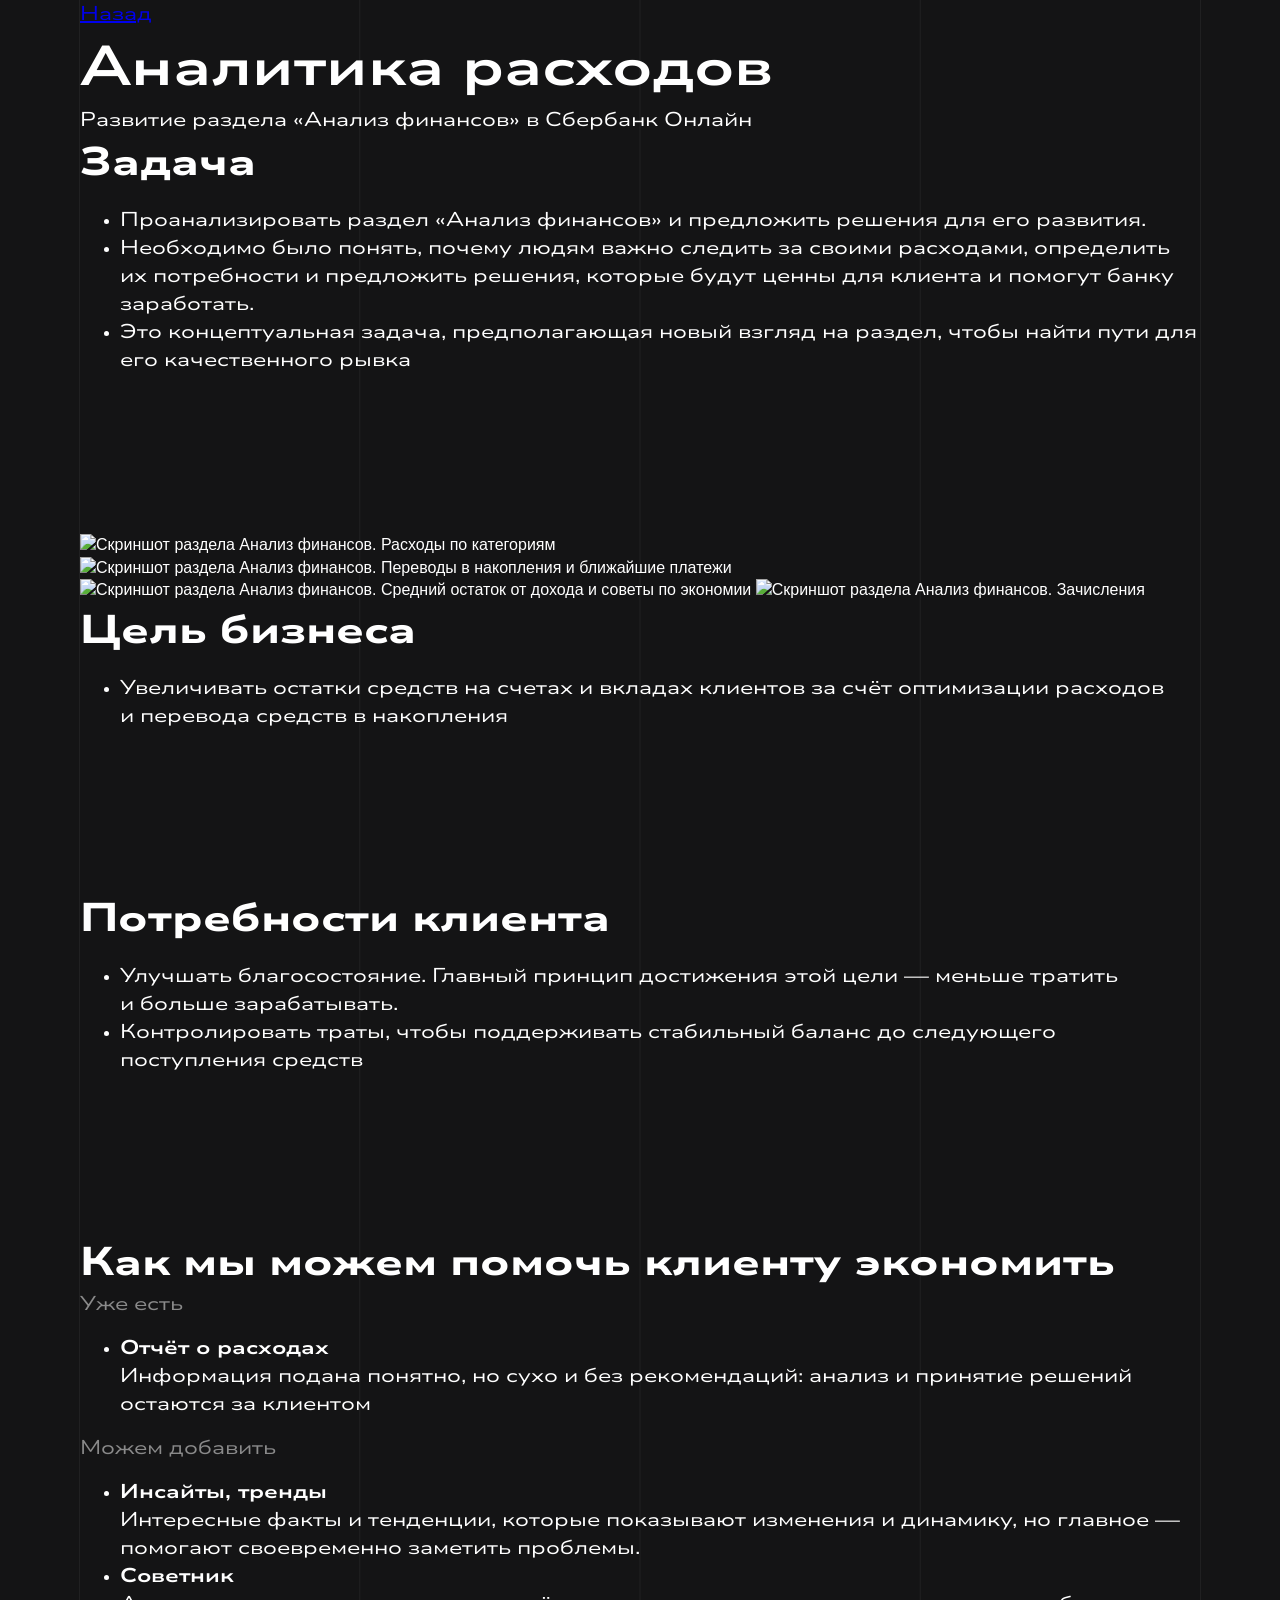
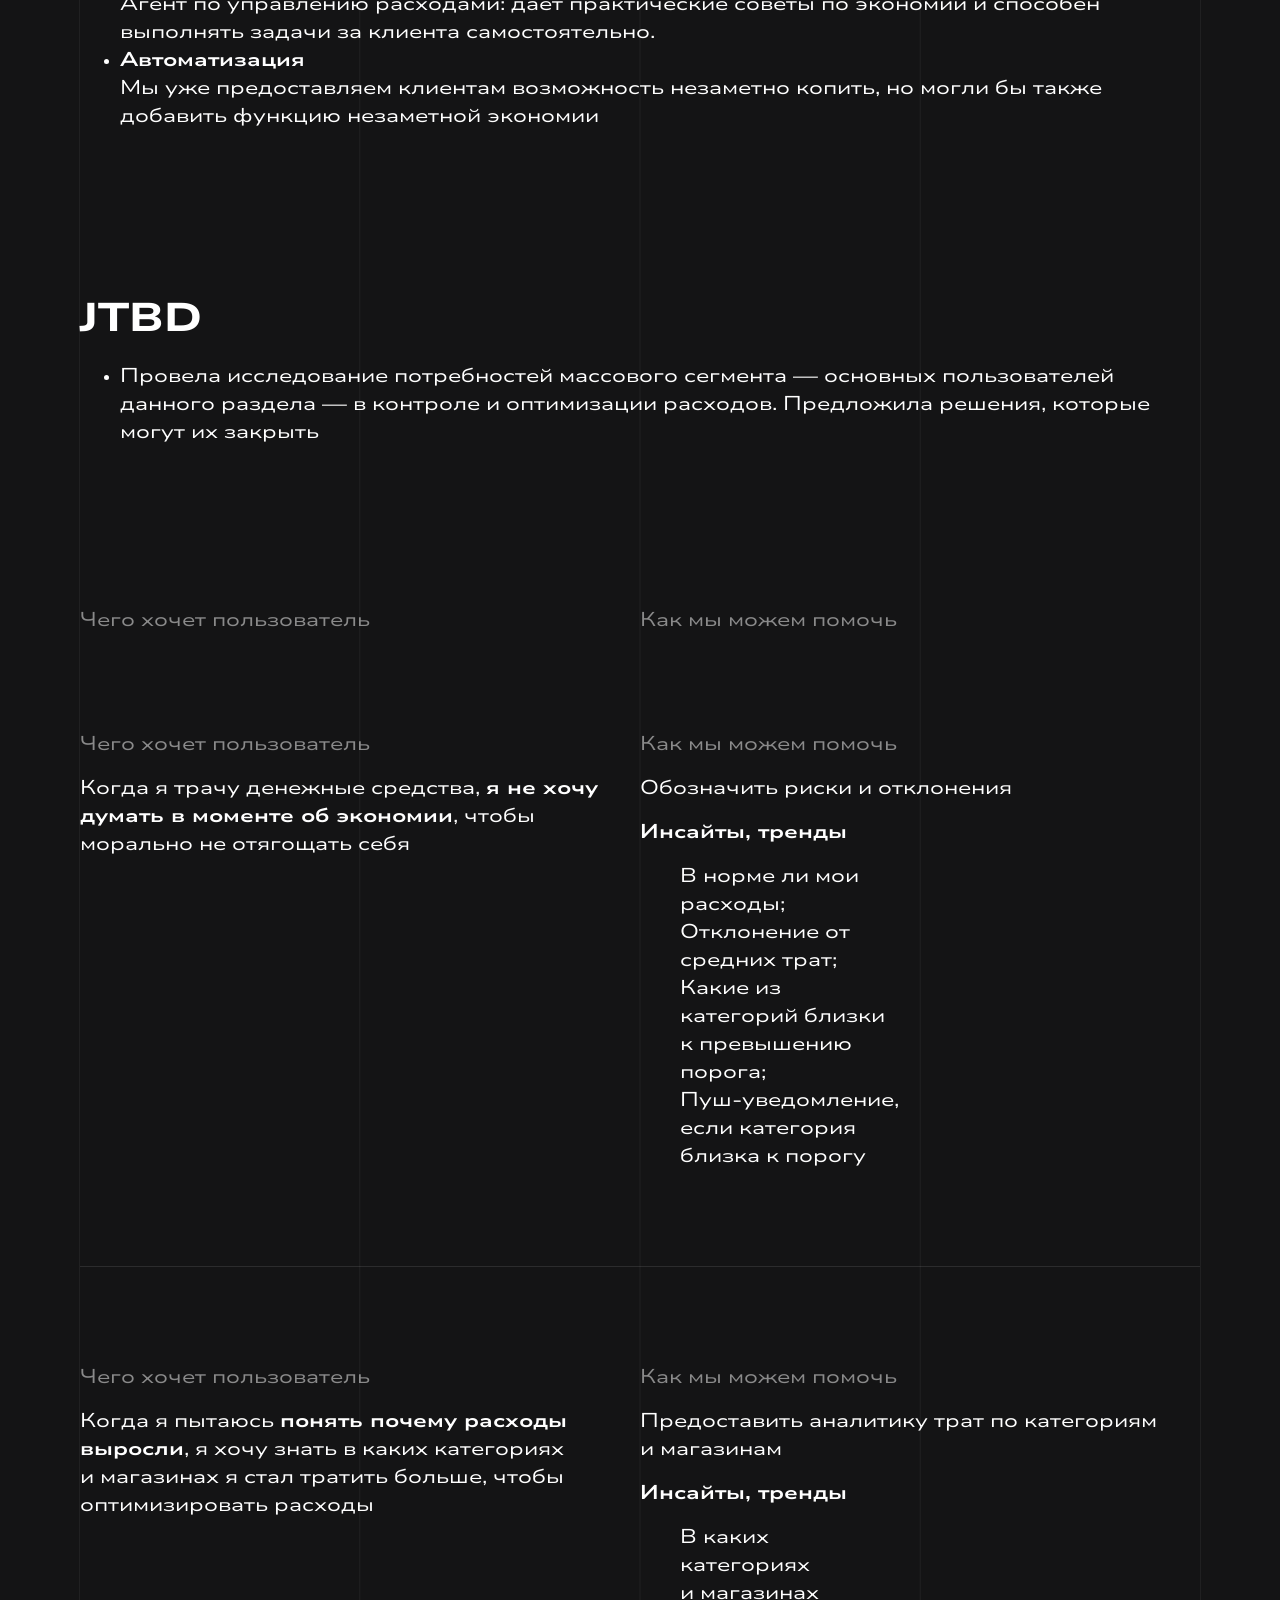
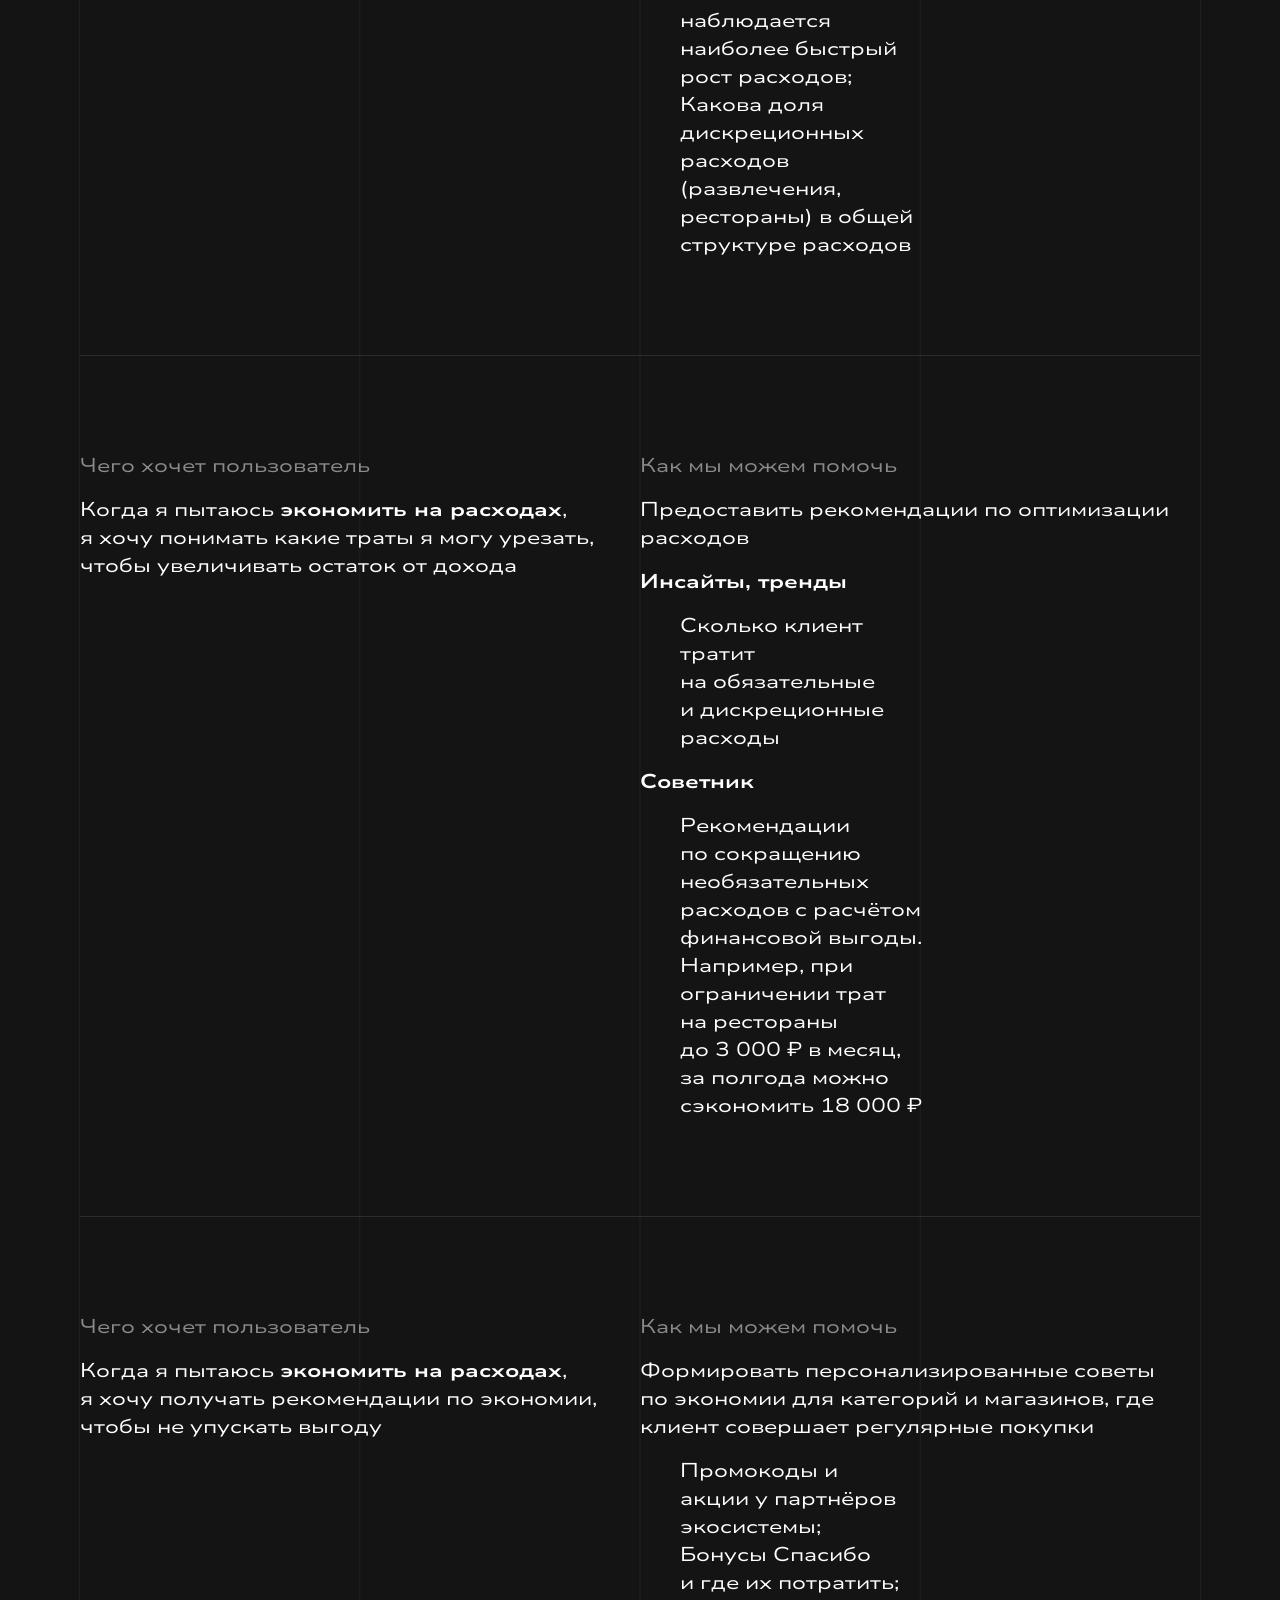
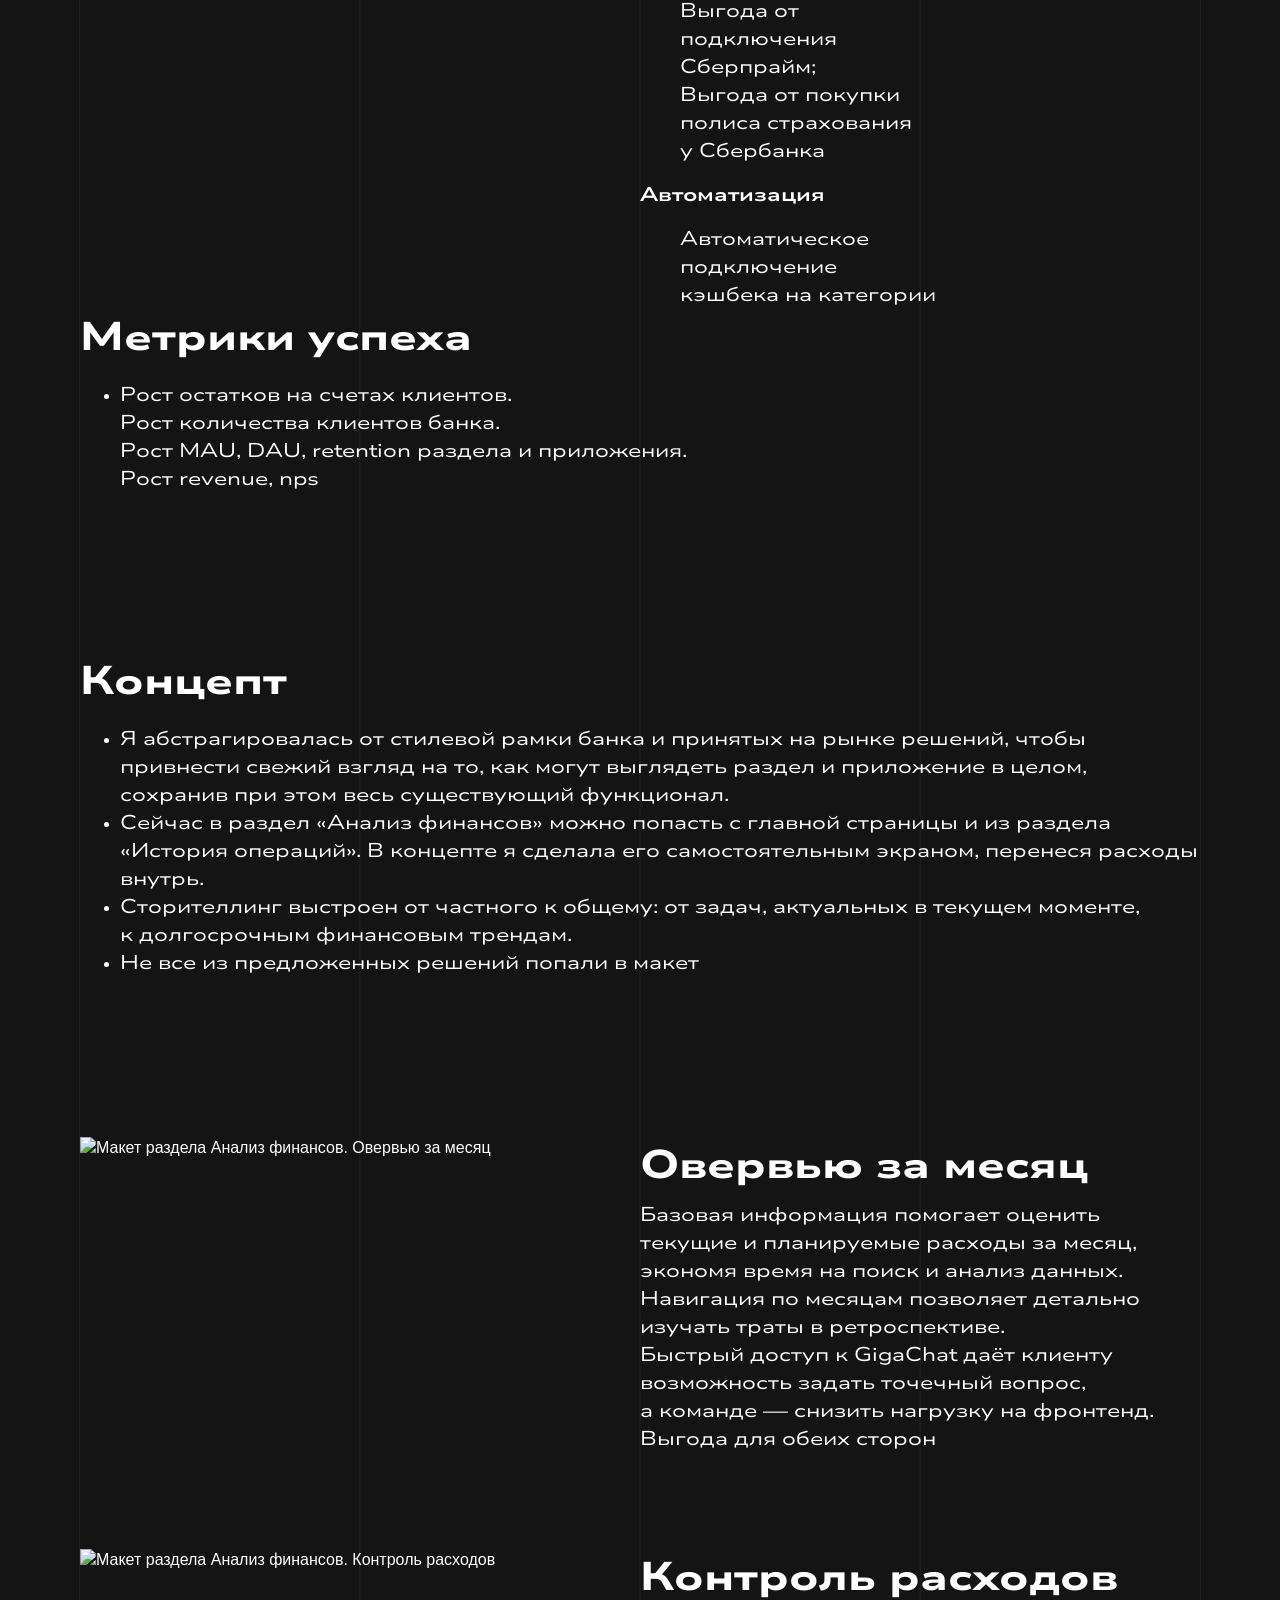
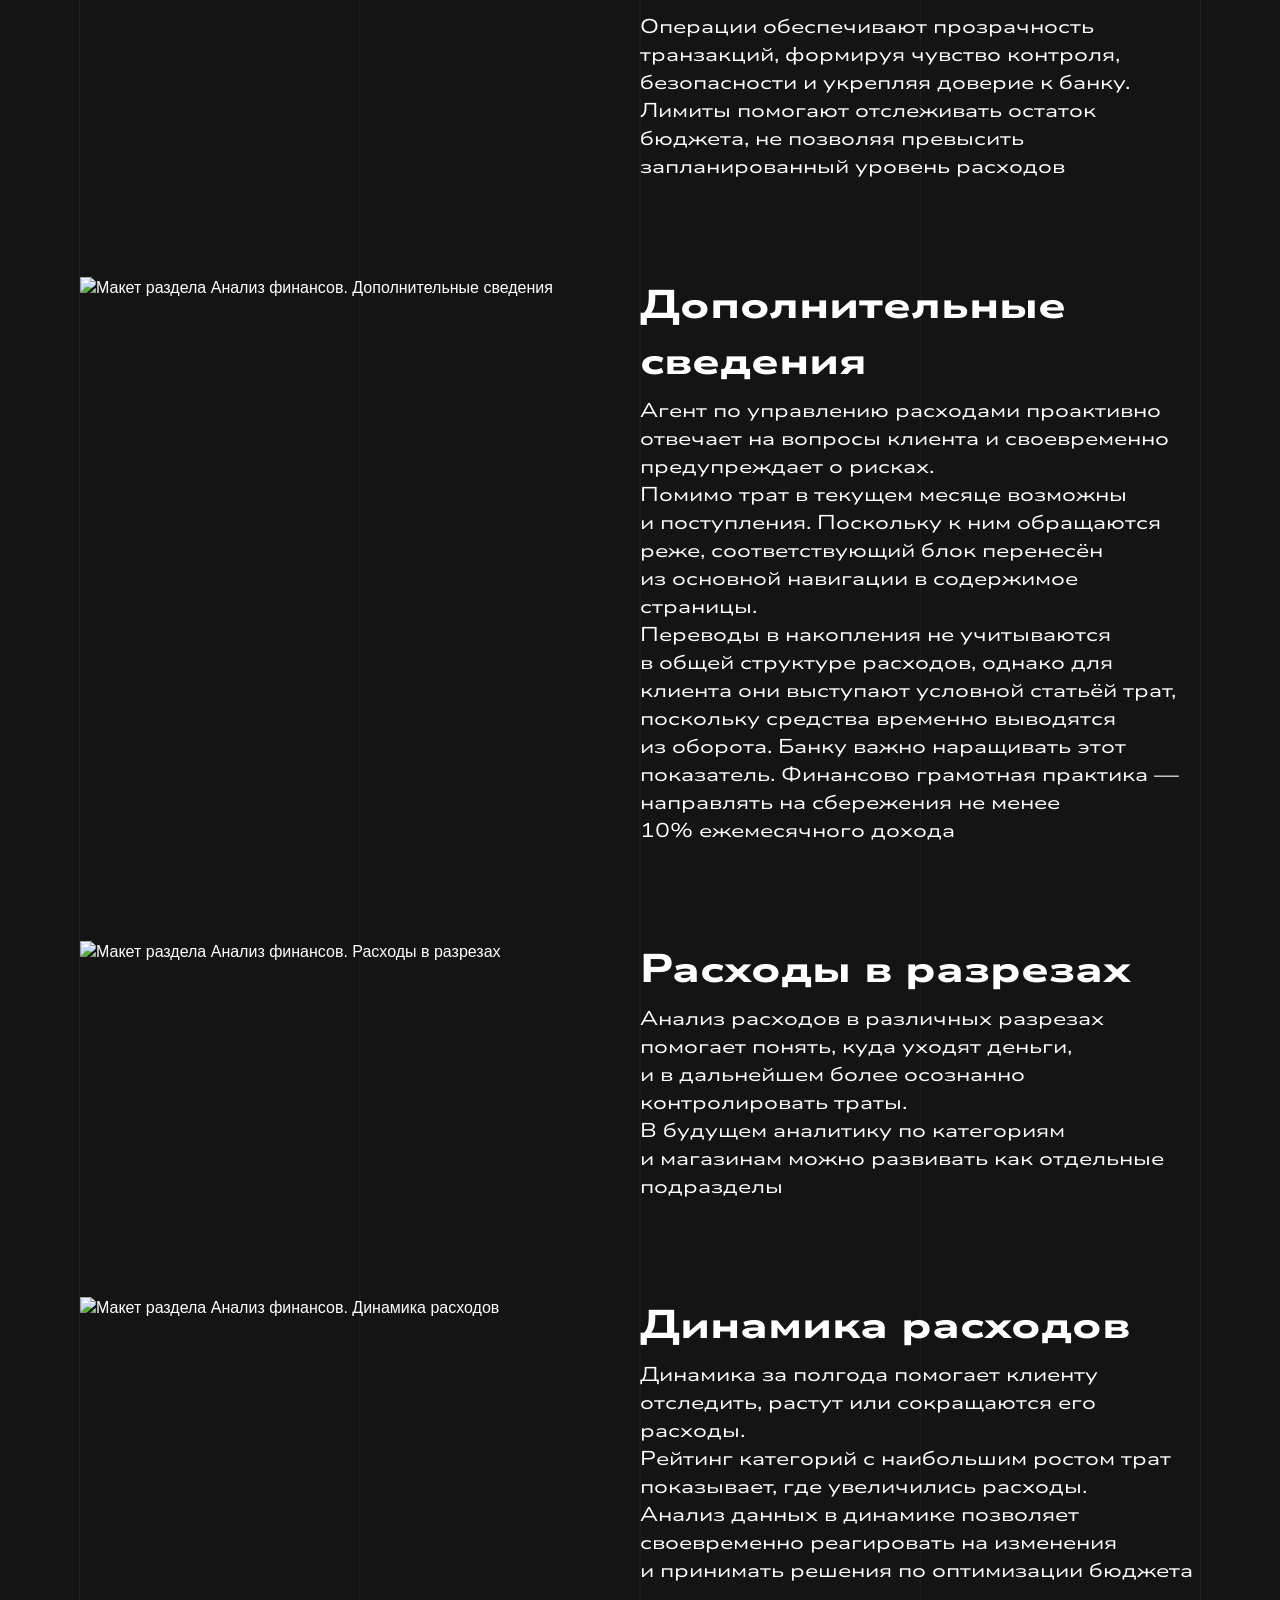
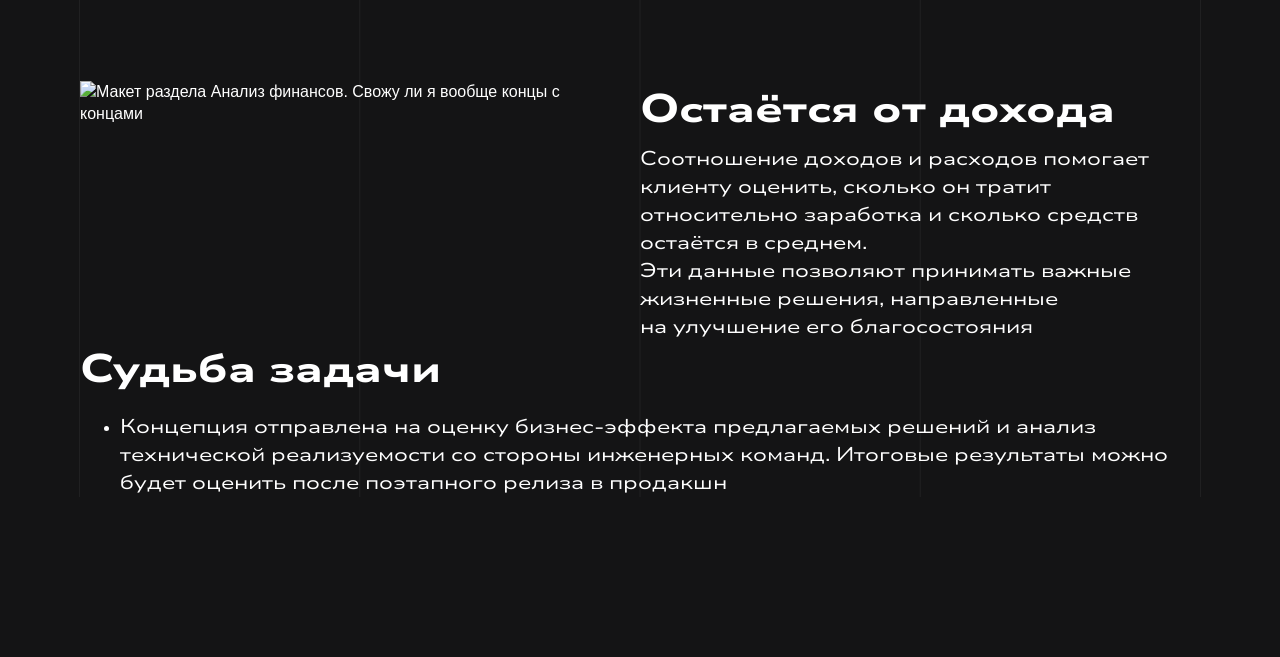
==== commit f57292fa: "Меняет тайтл и описание страницы" ====
--- a/cost-analysis.html
+++ b/cost-analysis.html
@@ -2,14 +2,14 @@
 <html lang="ru">
   <head>
     <meta charset="utf-8">
-    <title>Екатерина Колегова</title>
+    <title>Аналитика расходов</title>
     <link rel="icon" type="image/png" href="images/favicon.svg">
     <link rel="stylesheet" href="styles.css">
     <link rel="preconnect" href="https://fonts.googleapis.com">
     <link rel="preconnect" href="https://fonts.gstatic.com" crossorigin>
     <link href="https://fonts.googleapis.com/css2?family=Nunito+Sans:ital,opsz,wght@0,6..12,200..1000;1,6..12,200..1000&family=Nunito:ital,wght@1,200..1000&display=swap" rel="stylesheet">
     <meta name="viewport" content="width=device-width"/>
-    <meta name="description" content="Продуктовый дизайнер из Москвы с опытом 9+ лет"/>
+    <meta name="description" content="Развитие раздела «Анализ финансов» в Сбербанк Онлайн"/>
   </head>
   <body>
     <main class="page-content-container background-stripes">
@@ -343,7 +343,6 @@
                 </li>
             </ul>
         </article>
-
     </main>
   </body>
 </html>
--- a/styles.css
+++ b/styles.css
@@ -37,7 +37,7 @@
     height: auto;
     min-height: 100vh;
     margin: auto;
-    padding: 0 5rem 10rem 5rem;
+    padding: 0 5rem;
 }
 
 
@@ -81,9 +81,6 @@
     --border-primary: rgba(255, 255, 255, 0.5);
     --border-tertiary: rgba(255, 255, 255, 0.1);
     --border-stripes: rgba(255, 255, 255, 0.05);
-
-    /* shadow */
-
 }
 
 
@@ -112,12 +109,12 @@
     margin: 0;
     font-family: "Nunito Sans", sans-serif;
     font-optical-sizing: auto;
-    font-weight: 800;
-    font-style: normal;
-    font-variation-settings:
-        "wdth" 800,
-        "YTLC" 0;
-    font-size: 3.75rem;
+    font-weight: 700;
+    font-style: normal;
+    font-variation-settings:
+        "wdth" 700,
+        "YTLC" 0;
+    font-size: 3.5rem;
     line-height: 140%; /* 140% */
     letter-spacing: 0.25%;
 }
@@ -133,7 +130,6 @@
         "YTLC" 0;
     font-size: 2.5rem;
     line-height: 140%; /* 140% */
-    letter-spacing: 0.5%;
 }
 
 h4 {
@@ -147,7 +143,6 @@
         "YTLC" 0;
     font-size: 1.25rem;
     line-height: 140%; /* 140% */
-    letter-spacing: 1%;
 }
 
 .text-secondary-style {
@@ -193,20 +188,6 @@
     letter-spacing: 0.25%;
 }
 
-.nav-back {
-    padding-top: 2.5rem;
-    position: fixed;
-    top: 0;
-}
-
-.nav-back a,
-.nav-back a:visited,
-.nav-back a:hover,
-.nav-back a:active {
-    color: inherit;
-    text-decoration: none;
-}
-
 .hero-text {
     margin: 0;
     font-family: "Nunito Sans", sans-serif;
@@ -217,20 +198,6 @@
         "wdth" 400,
         "YTLC" 0;
     font-size: 2rem;
-    line-height: 140%; /* 140% */
-    letter-spacing: 0.5%;
-}
-
-.page-hero-text {
-    margin: 0;
-    font-family: "Nunito Sans", sans-serif;
-    font-optical-sizing: auto;
-    font-weight: 400;
-    font-style: normal;
-    font-variation-settings:
-        "wdth" 400,
-        "YTLC" 0;
-    font-size: 1.75rem;
     line-height: 140%; /* 140% */
     letter-spacing: 0.5%;
 }
@@ -278,14 +245,6 @@
 
 
 /* link primary */
-
-.link-primary-anchor,
-.link-primary-anchor:visited,
-.link-primary-anchor:hover,
-.link-primary-anchor:active {
-    color: inherit;
-    text-decoration: none;
-}
 
 .link-primary {
     display: flex;
@@ -313,12 +272,6 @@
     color: var(--text-primary);
 }
 
-.page-link-back {
-    color: var(--text-primary);
-    opacity: 0.5;
-    text-decoration: none;
-}
-
 
 /* hr */
 
@@ -330,7 +283,28 @@
 }
 
 
-
+/* index - stripes 
+
+.background-stripes {
+    display: flex;
+    position: absolute;
+    justify-content: space-between;
+    align-items: stretch;
+    width: 100%;
+    height: 100%;
+    z-index: -1;
+    top: 0;
+    left: 0;
+    padding: 0 5rem;
+}
+
+
+.background-stripes div {
+    background-color: var(--border-stripes);
+    width: 1px;
+    height: 100%;
+}
+*/
 
 /* index - hero */
 
@@ -363,15 +337,6 @@
     padding-top: 10rem;
 }
 
-.page-hero {
-    display: flex;
-    flex-direction: column;
-    max-width: 840px;
-    gap: 16px;
-    margin-bottom: 12.5rem;
-    padding-top: 10.875rem;
-}
-
 
 
 
@@ -387,51 +352,6 @@
 article {
     margin-bottom: 10rem;
 }
-
-
-/* списки */
-
-.text-list {
-    list-style-type: disc;
-    list-style-position: outside;
-    margin: 0;
-    padding-left: 2.25rem;
-}
-
-.text-list > li {
-    display: list-item;
-    list-style-type: disc;
-    padding-right: 0;
-}
-
-.text-list > li::marker {
-    content: "●  ";
-}
-
-
-/* описание */
-
-
-.description-container {
-    display: flex;
-    flex-direction: column;
-    max-width: 50%;
-    gap: 3rem;
-    margin-top: 10rem;
-    margin-bottom: 0;
-    padding-right: 2.5rem;
-}
-
-.cell-list {
-    display: flex;
-    flex-direction: column;
-    flex-wrap: wrap;
-    gap: 1.5rem;
-    margin: 0;
-    padding: 0;
-    list-style-type: none;
-}
-
 
 
 /* index - сетка навыков */
@@ -453,7 +373,7 @@
 
 /* index - ценности и навыки */
 
-.table-secondary {
+.principles-skills {
     display: flex;
     flex-direction: row;
 }
@@ -466,7 +386,7 @@
     margin-bottom: 1.188rem;
 }
     
-.table-secondary > div {
+.principles-skills > div {
     width: 50%;
 }
 
@@ -494,46 +414,8 @@
 }
 
 .connection {
-    margin-bottom: 0;
-}
-
-
-
-/* контейнер с экранами */
-
-.alf-screenshots {
-    margin-top: 3rem;
-    width: 100%;
-    overflow: visible;
-}
-
-.screenshots-track {
-    display: flex;
-    flex-direction: row;
-    flex-wrap: nowrap;
-    gap: 1.5rem;
-    width: 100%;
-    overflow-x: auto;
-    overflow-y: visible;
-    -webkit-overflow-scrolling: touch;
-}
-
-.alf-screenshots img {
-    flex: 1 0 16.25rem;
-    min-width: 16.25rem;
-    width: 100%;
-    height: auto;
-    object-fit: contain;
-    border-radius: 1.5rem;
-}
-
-
-/* блок с описанием */
-
-.description-container-secondary {
-    display: flex;
-    flex-direction: column;
-    gap: 1.5rem;
+    margin: 0;
+    padding-bottom: 10rem;
 }
 
 
@@ -568,7 +450,6 @@
     flex-wrap: wrap;
     gap: 0.5rem;
     width: 50%;
-    padding-right: 2.5rem;
     list-style-type: none;
 }
 
@@ -577,82 +458,14 @@
 }
 
 .table-row .table-cell-list {
-    gap: 1.5rem;
-}
-
-.table-row li:last-child {
-    padding-right: 0;
-}
-
-.table-row .text-list {
-    padding-left: 1.75rem;
-    list-style-type: disc;
-    list-style-position: outside;
-}
-
-.table-row .text-list > li {
-    display: list-item;
-    list-style-type: disc;
-    width: auto;
-    padding-right: 0;
-}
-
-.table-row .text-list > li::marker {
-    content: "●  ";
-}
-
-
-
-.table-hidden {
-    position: absolute;
-    width: 1px;
-    height: 1px;
-    margin: -1px;
-    clip: rect(0 0 0 0);
-}
-
-
-
-
-/* таблица в описании */
-
-.description-container + .table-primary {
-    margin-top: 6rem;
-}
-
-
-
-
-/* мокапы */
-
-.case-mockup {
-    width: 100%;
-    max-width: 19rem;
-    object-fit: contain;
-    border-radius: 2.25rem;
-}
-
-li .case-mockup-container {
-    display: flex;
-    flex-direction: column;
-    justify-content: center;
-    align-items: center;
-    gap: 1.5rem;
-    margin-top: 0;
-    padding: 0 2.5rem;
-}
-
-.mockup-description {
-    display: flex;
-    flex-direction: column;
-    margin-top: 0rem;
-    margin-bottom: 0;
-    justify-content: center;
-}
-
-li .mockup-description {
-    gap: 3rem;
-}
+    gap: 1rem;
+}
+
+.table-row li:not(:last-child) {
+    padding-right: 2.5rem;
+}
+
+
 
 
 
@@ -671,30 +484,6 @@
     .proficiency {
     grid-template-columns: repeat(2, 1fr);
     }
-
-    /* описание */
-
-    .description-container {
-    margin-top: 7rem;
-    gap: 3rem;
-    max-width: 75%;
-    }
-
-
-
-    .mockup-description {
-    max-width: 75%;
-
-    }
-
-    .table-case-row {
-        flex-direction: column;
-        gap: 6rem;
-    }
-
-    .table-case-row li {
-    width: 100%;
-    }
 }
 
 
@@ -713,11 +502,6 @@
     .h1-special {
         font-size: 3.2rem;
     }
-
-    h2 {
-    font-size: 2.75rem;
-    }
-
 
     h3 {
         font-size: 2rem;
@@ -727,10 +511,6 @@
         font-size: 1.5rem;
     }
 
-    .page-hero-text {
-        font-size: 1.5rem;
-    }
-
     .h3-title {
         margin-bottom: 3rem;
     }
@@ -739,31 +519,13 @@
     /* главный контейнер */
 
     .page-content-container {
-        padding: 0 2rem ;
-        margin-bottom: 7rem;
+        padding: 0 2rem;
     }
 
     article {
         margin-bottom: 7rem;
     }
 
-
-
-    /* описание */
-
-    .description-container {
-        max-width: 100%;
-        padding-right: 0;
-        gap: 2.5rem;
-    }
-
-    .mockup-description {
-    max-width: 100%;
-    }
-
-    li .mockup-description {
-    gap: 1.5rem;
-}
 
     /* полосы на фоне */
 
@@ -788,15 +550,6 @@
     }
 
 
-    /* page hero */
-
-    .page-hero {
-        margin-bottom: 10rem;
-        padding-top: 8.5rem;
-    }
-
-
-
     /* index - сетка навыков */
 
     .proficiency {
@@ -805,43 +558,23 @@
         row-gap: 2rem;
     }
 
-    .proficiency p {
-    text-wrap: balance;
-    padding-right: 0;
-    }
-
-    .principles {
-    padding-right: 0;
-}
-
 
     /* index - ценности и навыки */
 
-    .table-secondary {
+    .principles-skills {
         flex-direction: column;
         gap: 2.5rem;
     }
 
-    .table-secondary > div {
+    .principles-skills > div {
         width: 100%;
     }
-
-    .table-row li:last-child {
-        padding-right: 0;
-    }
-
-
-
 
     
     /* таблица */
 
     .table-primary {
         gap: 3rem;
-    }
-
-    .description-container + .table-primary {
-    margin-top: 3rem;
     }
 
     .table-section {
@@ -856,35 +589,4 @@
     .table-row li {
         width: 100%;
     }
-
-    .table-case-row {
-        flex-direction: column;
-        gap: 2.5rem;
-    }
-
-    .table-row .table-cell-list {
-    gap: 1rem;
-}
-
-    .table-visible {
-    position: absolute;
-    width: 1px;
-    height: 1px;
-    margin: -1px;
-    clip: rect(0 0 0 0);
-}
-
-
-.table-hidden {
-    position:relative;
-    width: 100%;
-    height: auto;
-    margin: 0;
-}
-
-.table-header {
-    gap: 3rem;
-}
-
-
 }
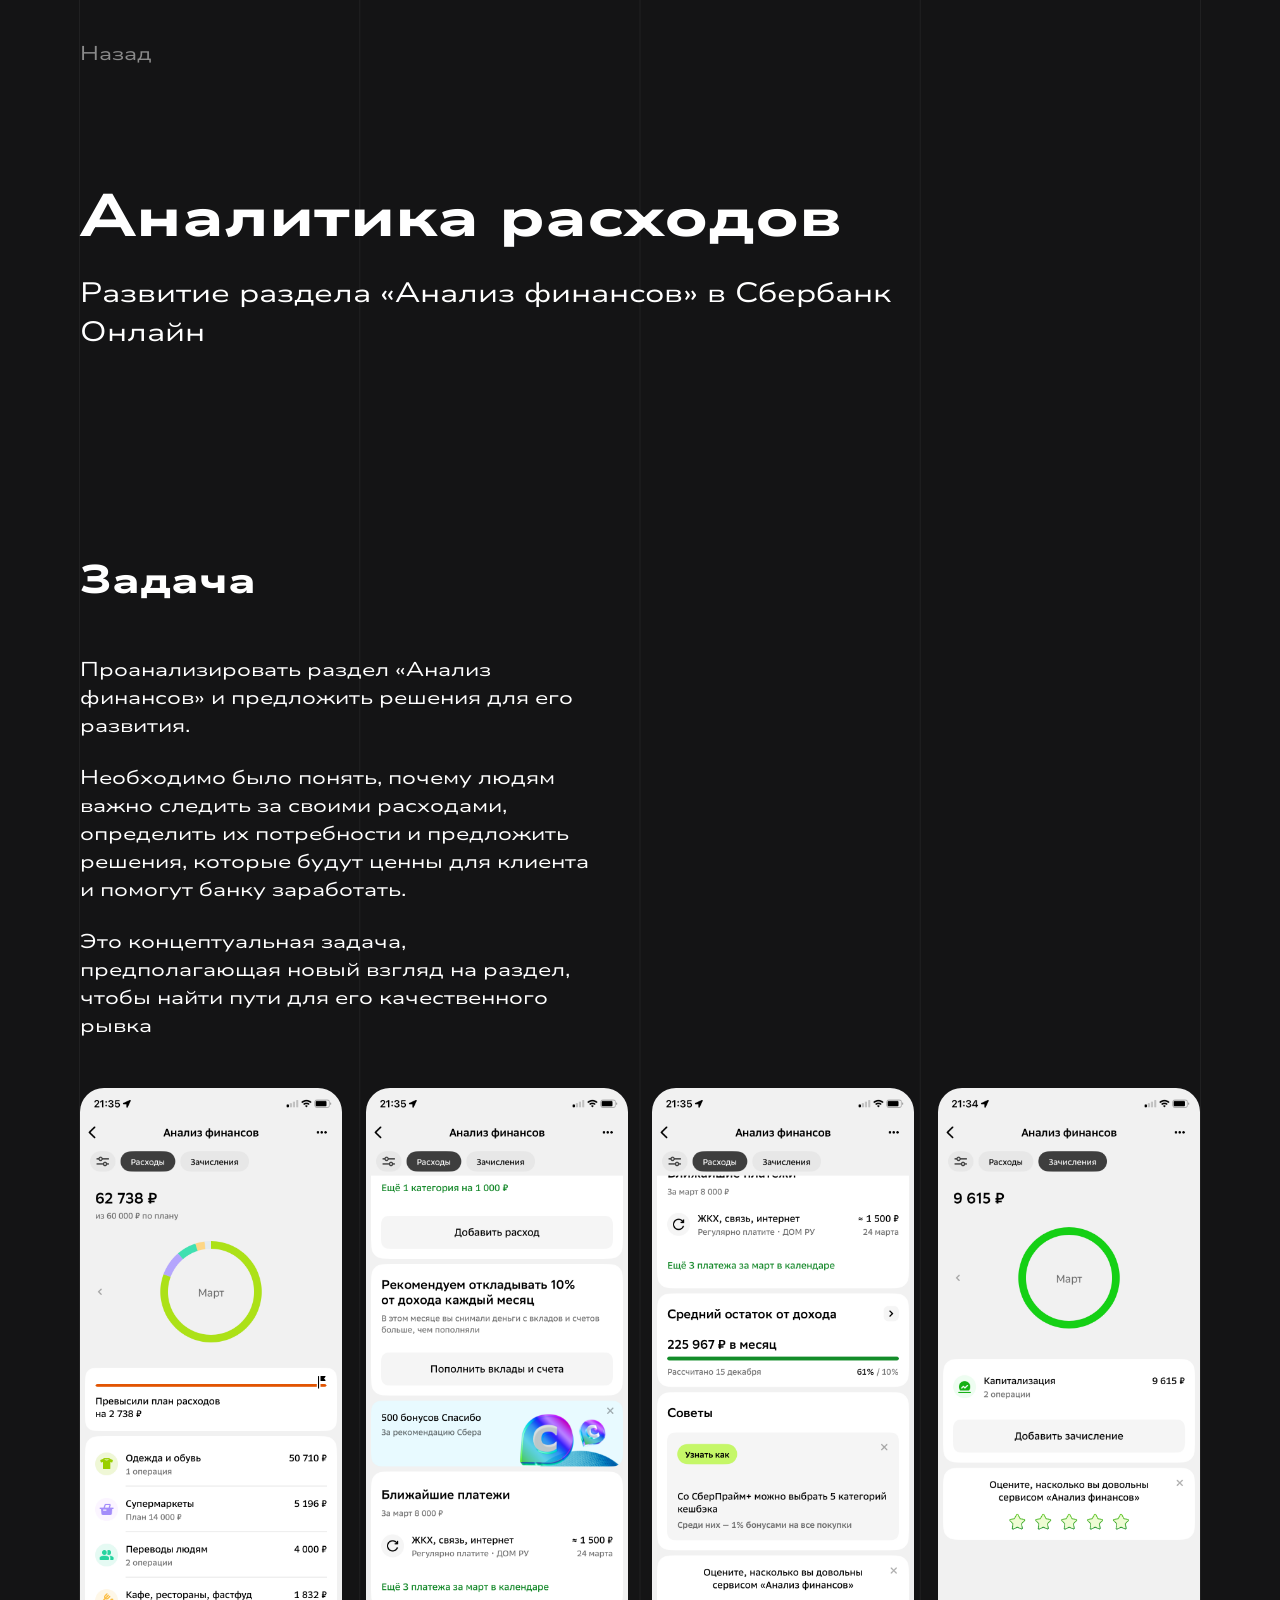
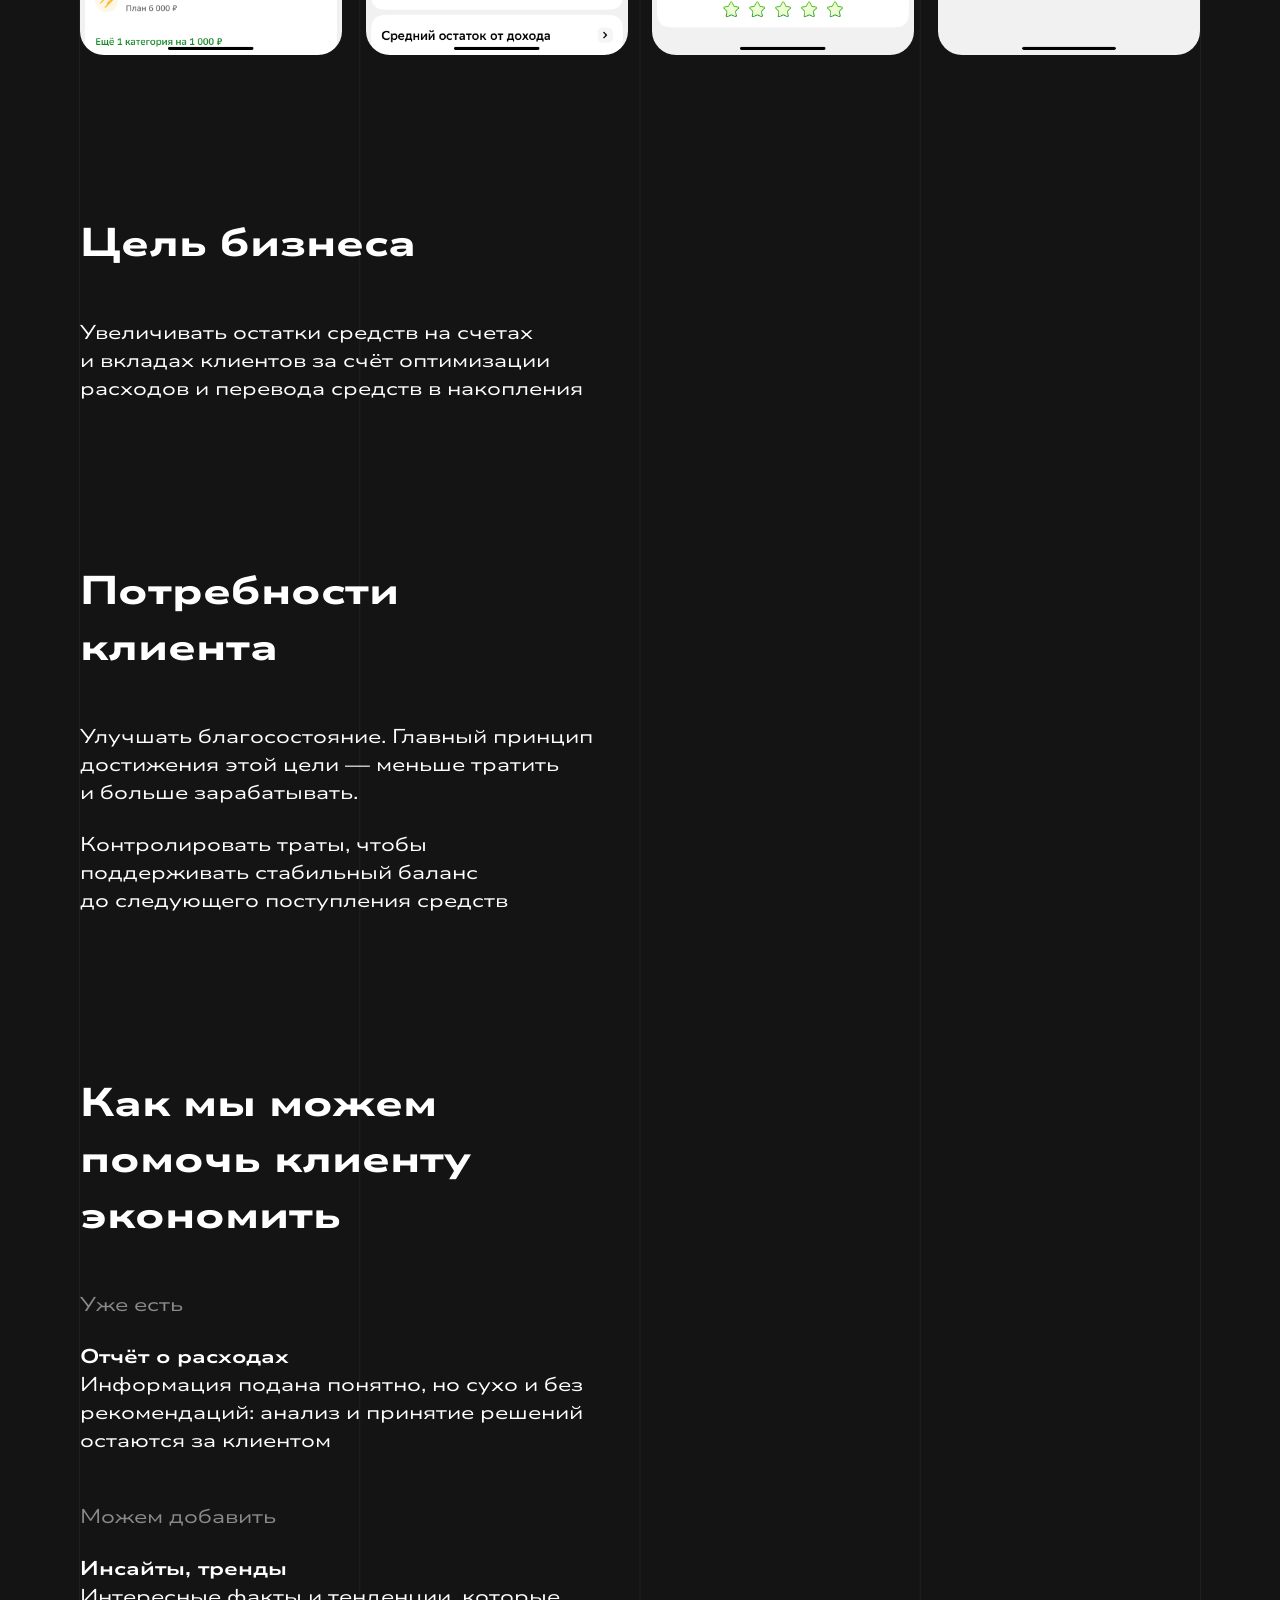
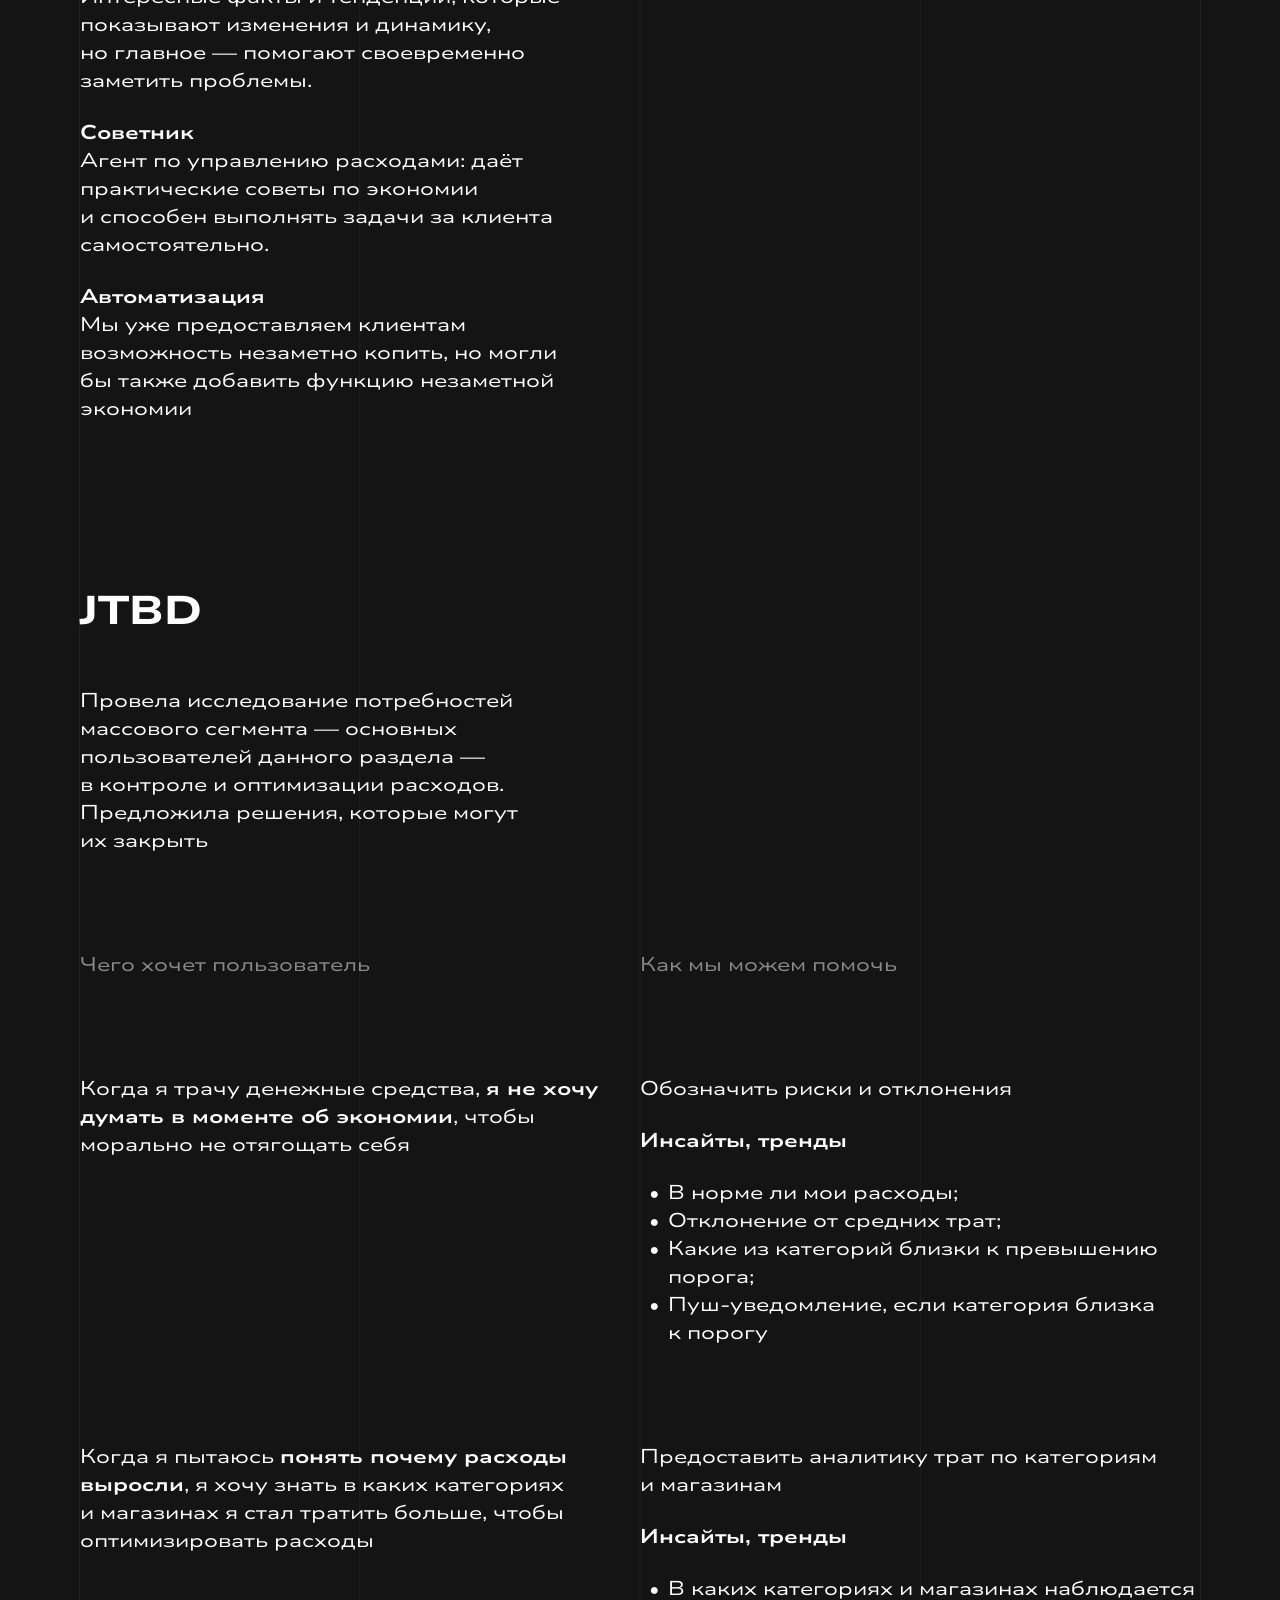
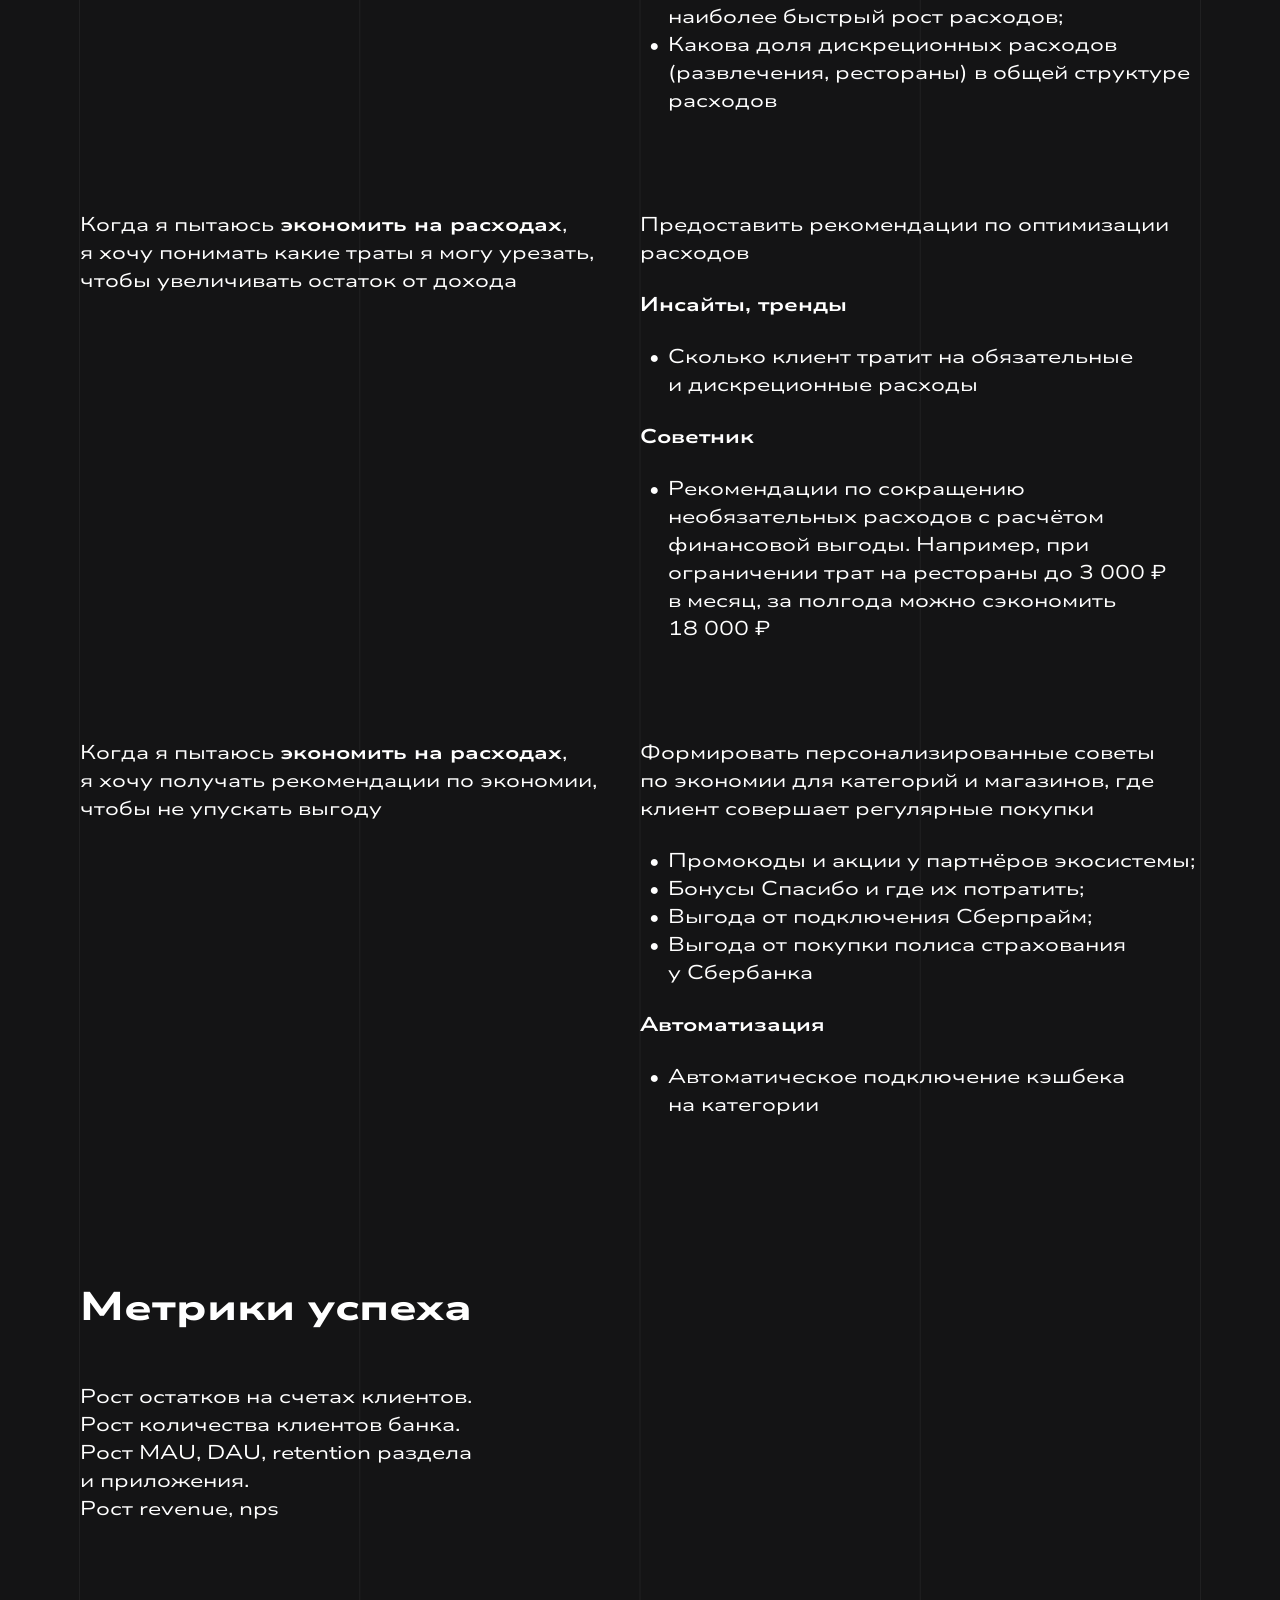
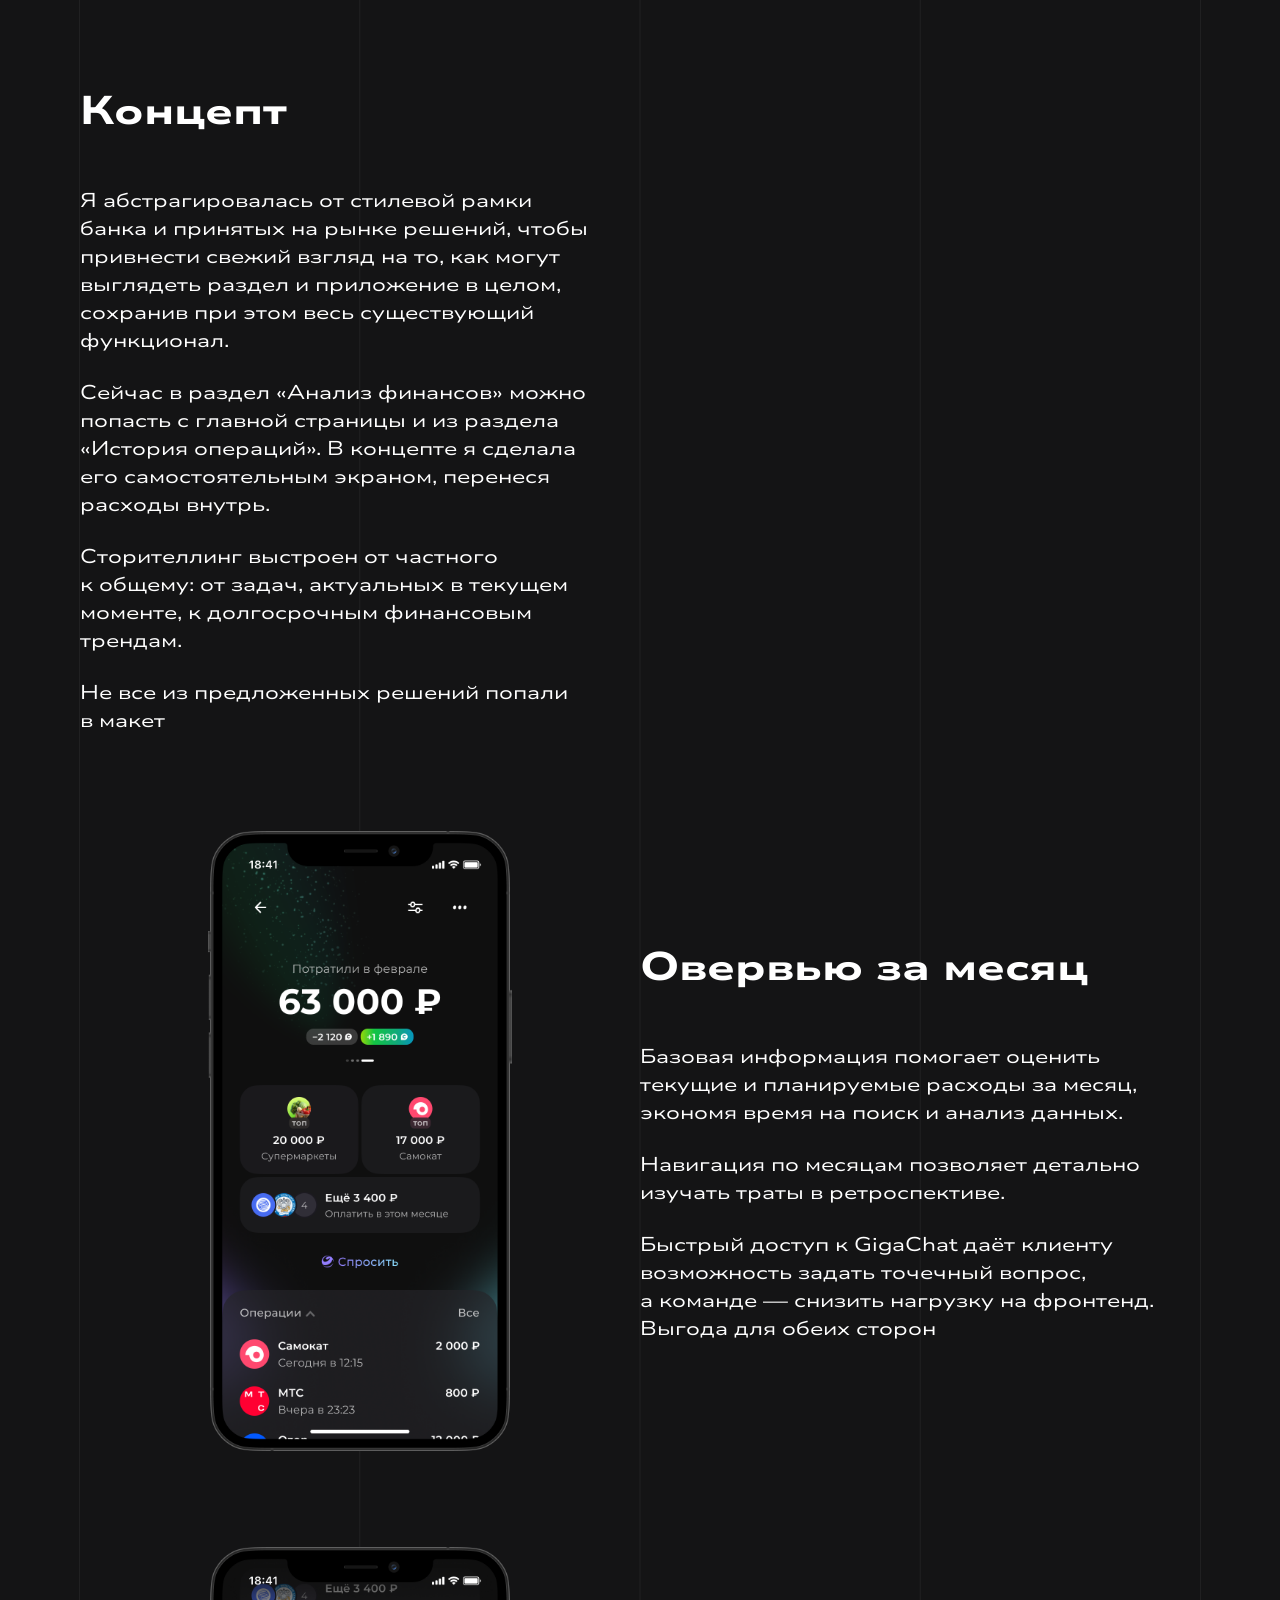
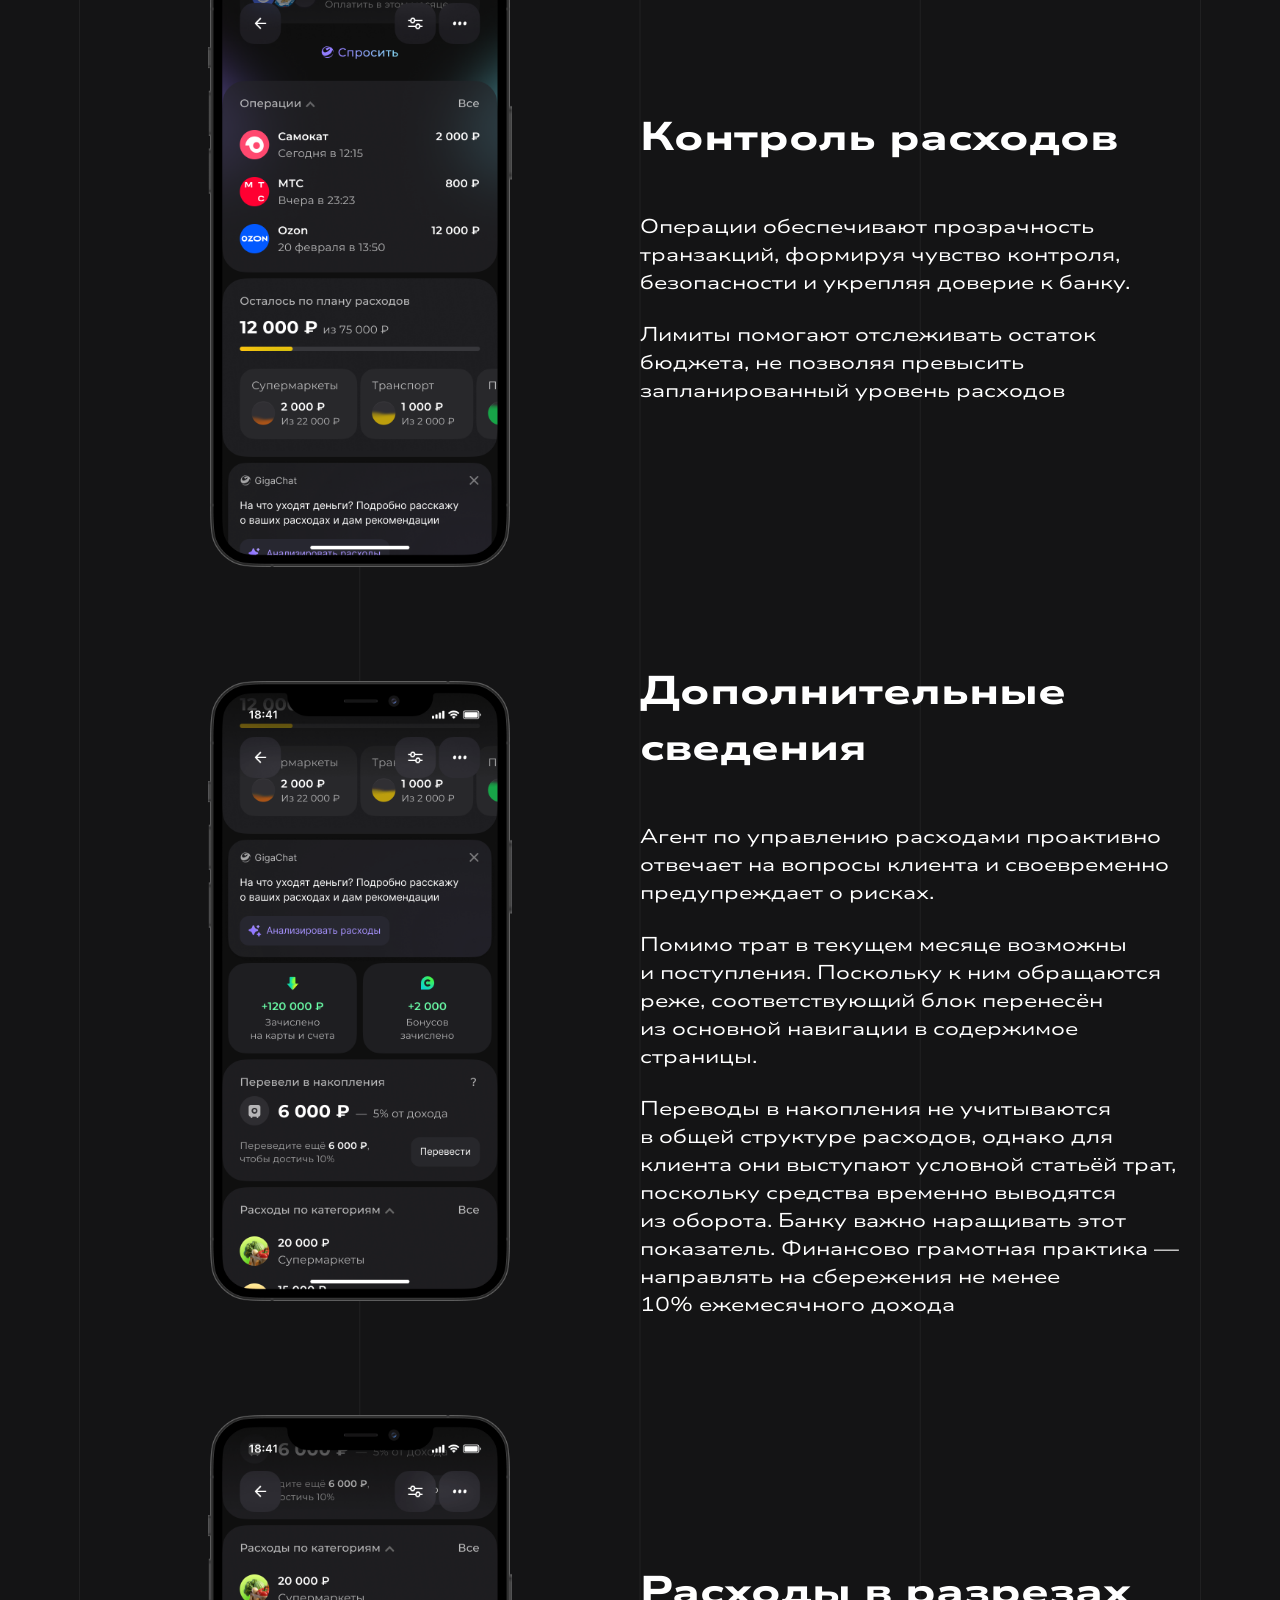
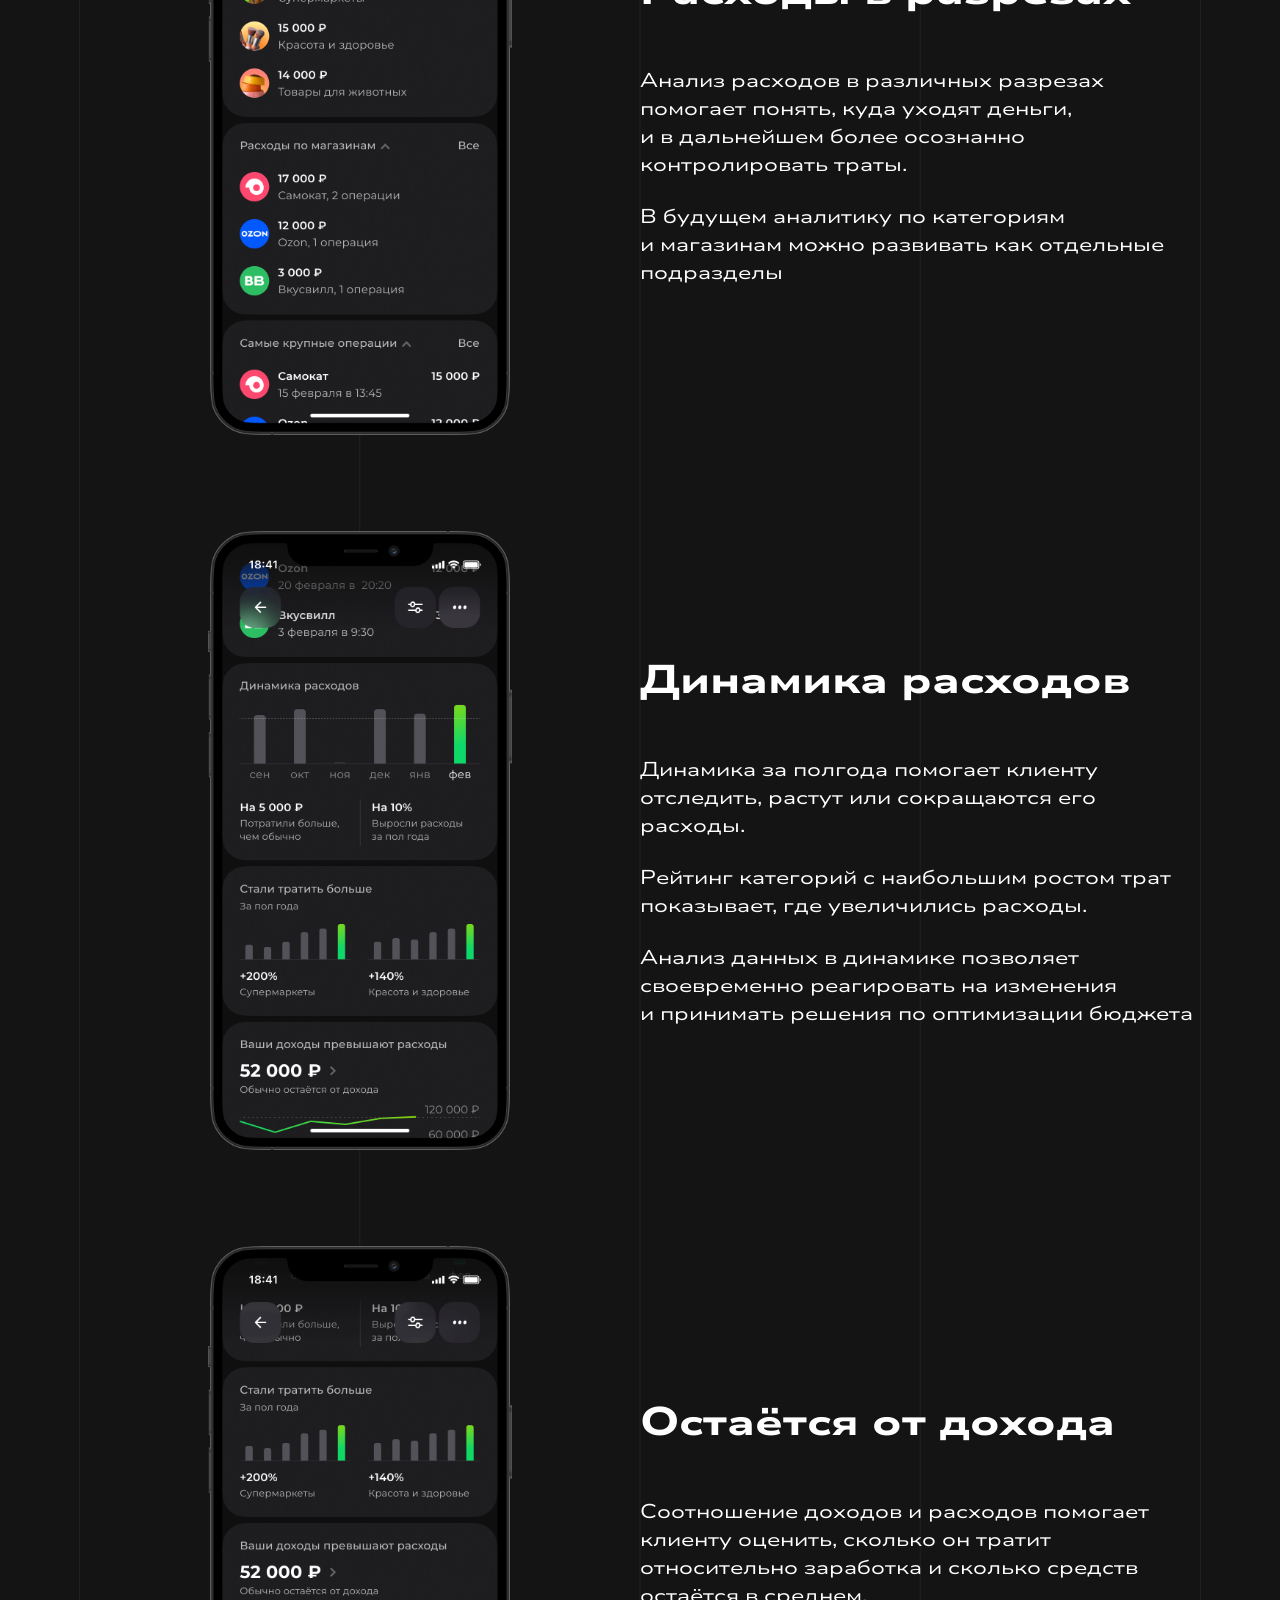
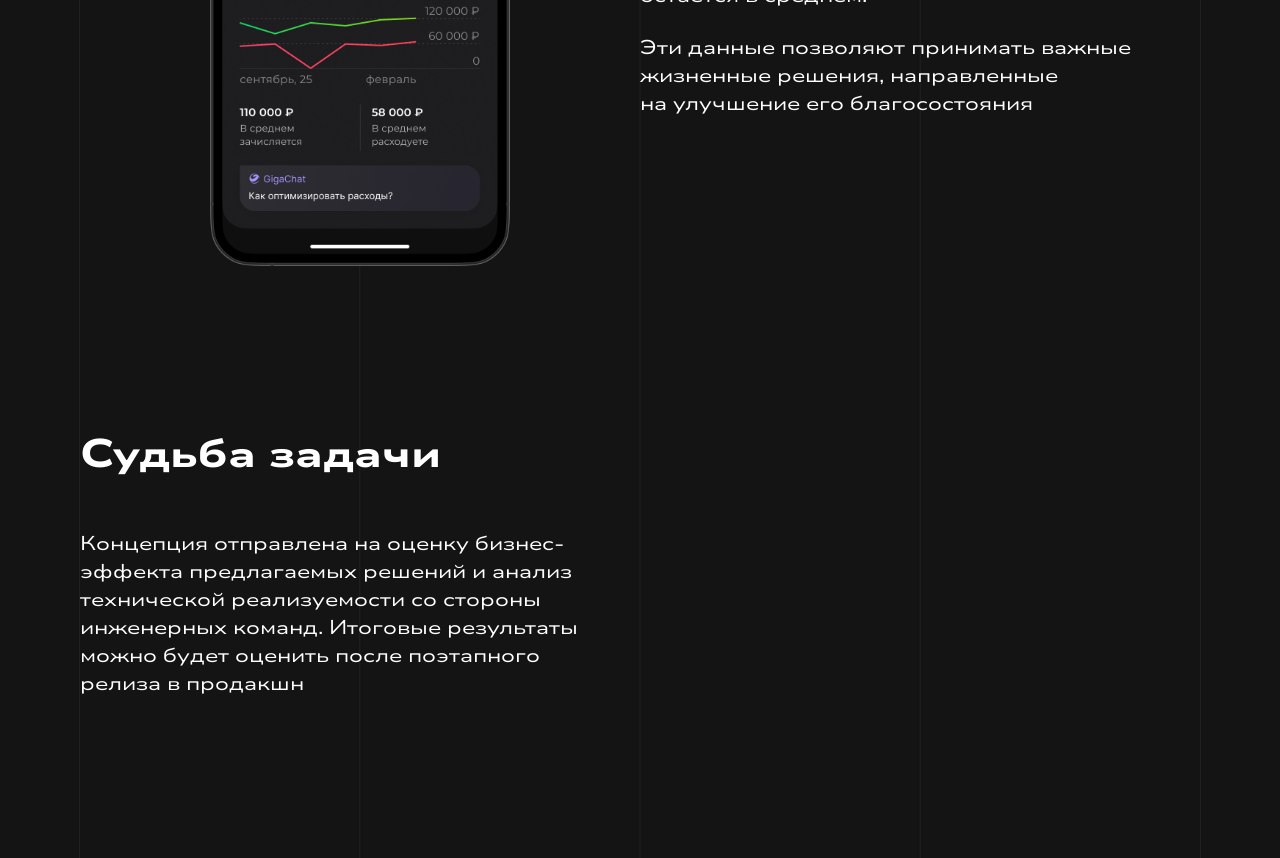
==== commit ab45acc1: "Добавляет раздел с кейсом анализа финансов" ====
--- a/cost-analysis.html
+++ b/cost-analysis.html
@@ -2,14 +2,14 @@
 <html lang="ru">
   <head>
     <meta charset="utf-8">
-    <title>Аналитика расходов</title>
+    <title>Екатерина Колегова</title>
     <link rel="icon" type="image/png" href="images/favicon.svg">
     <link rel="stylesheet" href="styles.css">
     <link rel="preconnect" href="https://fonts.googleapis.com">
     <link rel="preconnect" href="https://fonts.gstatic.com" crossorigin>
     <link href="https://fonts.googleapis.com/css2?family=Nunito+Sans:ital,opsz,wght@0,6..12,200..1000;1,6..12,200..1000&family=Nunito:ital,wght@1,200..1000&display=swap" rel="stylesheet">
     <meta name="viewport" content="width=device-width"/>
-    <meta name="description" content="Развитие раздела «Анализ финансов» в Сбербанк Онлайн"/>
+    <meta name="description" content="Продуктовый дизайнер из Москвы с опытом 9+ лет"/>
   </head>
   <body>
     <main class="page-content-container background-stripes">
@@ -343,6 +343,7 @@
                 </li>
             </ul>
         </article>
+
     </main>
   </body>
 </html>
--- a/styles.css
+++ b/styles.css
@@ -37,7 +37,7 @@
     height: auto;
     min-height: 100vh;
     margin: auto;
-    padding: 0 5rem;
+    padding: 0 5rem 10rem 5rem;
 }
 
 
@@ -81,6 +81,9 @@
     --border-primary: rgba(255, 255, 255, 0.5);
     --border-tertiary: rgba(255, 255, 255, 0.1);
     --border-stripes: rgba(255, 255, 255, 0.05);
+
+    /* shadow */
+
 }
 
 
@@ -109,12 +112,12 @@
     margin: 0;
     font-family: "Nunito Sans", sans-serif;
     font-optical-sizing: auto;
-    font-weight: 700;
-    font-style: normal;
-    font-variation-settings:
-        "wdth" 700,
+    font-weight: 800;
+    font-style: normal;
+    font-variation-settings:
+        "wdth" 800,
         "YTLC" 0;
-    font-size: 3.5rem;
+    font-size: 3.75rem;
     line-height: 140%; /* 140% */
     letter-spacing: 0.25%;
 }
@@ -130,6 +133,7 @@
         "YTLC" 0;
     font-size: 2.5rem;
     line-height: 140%; /* 140% */
+    letter-spacing: 0.5%;
 }
 
 h4 {
@@ -143,6 +147,7 @@
         "YTLC" 0;
     font-size: 1.25rem;
     line-height: 140%; /* 140% */
+    letter-spacing: 1%;
 }
 
 .text-secondary-style {
@@ -188,6 +193,20 @@
     letter-spacing: 0.25%;
 }
 
+.nav-back {
+    padding-top: 2.5rem;
+    position: fixed;
+    top: 0;
+}
+
+.nav-back a,
+.nav-back a:visited,
+.nav-back a:hover,
+.nav-back a:active {
+    color: inherit;
+    text-decoration: none;
+}
+
 .hero-text {
     margin: 0;
     font-family: "Nunito Sans", sans-serif;
@@ -202,6 +221,20 @@
     letter-spacing: 0.5%;
 }
 
+.page-hero-text {
+    margin: 0;
+    font-family: "Nunito Sans", sans-serif;
+    font-optical-sizing: auto;
+    font-weight: 400;
+    font-style: normal;
+    font-variation-settings:
+        "wdth" 400,
+        "YTLC" 0;
+    font-size: 1.75rem;
+    line-height: 140%; /* 140% */
+    letter-spacing: 0.5%;
+}
+
 a {
     margin: 0;
     font-family: "Nunito Sans", sans-serif;
@@ -245,6 +278,14 @@
 
 
 /* link primary */
+
+.link-primary-anchor,
+.link-primary-anchor:visited,
+.link-primary-anchor:hover,
+.link-primary-anchor:active {
+    color: inherit;
+    text-decoration: none;
+}
 
 .link-primary {
     display: flex;
@@ -272,6 +313,12 @@
     color: var(--text-primary);
 }
 
+.page-link-back {
+    color: var(--text-primary);
+    opacity: 0.5;
+    text-decoration: none;
+}
+
 
 /* hr */
 
@@ -283,28 +330,7 @@
 }
 
 
-/* index - stripes 
-
-.background-stripes {
-    display: flex;
-    position: absolute;
-    justify-content: space-between;
-    align-items: stretch;
-    width: 100%;
-    height: 100%;
-    z-index: -1;
-    top: 0;
-    left: 0;
-    padding: 0 5rem;
-}
-
-
-.background-stripes div {
-    background-color: var(--border-stripes);
-    width: 1px;
-    height: 100%;
-}
-*/
+
 
 /* index - hero */
 
@@ -337,6 +363,15 @@
     padding-top: 10rem;
 }
 
+.page-hero {
+    display: flex;
+    flex-direction: column;
+    max-width: 840px;
+    gap: 16px;
+    margin-bottom: 12.5rem;
+    padding-top: 10.875rem;
+}
+
 
 
 
@@ -352,6 +387,51 @@
 article {
     margin-bottom: 10rem;
 }
+
+
+/* списки */
+
+.text-list {
+    list-style-type: disc;
+    list-style-position: outside;
+    margin: 0;
+    padding-left: 2.25rem;
+}
+
+.text-list > li {
+    display: list-item;
+    list-style-type: disc;
+    padding-right: 0;
+}
+
+.text-list > li::marker {
+    content: "●  ";
+}
+
+
+/* описание */
+
+
+.description-container {
+    display: flex;
+    flex-direction: column;
+    max-width: 50%;
+    gap: 3rem;
+    margin-top: 10rem;
+    margin-bottom: 0;
+    padding-right: 2.5rem;
+}
+
+.cell-list {
+    display: flex;
+    flex-direction: column;
+    flex-wrap: wrap;
+    gap: 1.5rem;
+    margin: 0;
+    padding: 0;
+    list-style-type: none;
+}
+
 
 
 /* index - сетка навыков */
@@ -373,7 +453,7 @@
 
 /* index - ценности и навыки */
 
-.principles-skills {
+.table-secondary {
     display: flex;
     flex-direction: row;
 }
@@ -386,7 +466,7 @@
     margin-bottom: 1.188rem;
 }
     
-.principles-skills > div {
+.table-secondary > div {
     width: 50%;
 }
 
@@ -414,8 +494,46 @@
 }
 
 .connection {
-    margin: 0;
-    padding-bottom: 10rem;
+    margin-bottom: 0;
+}
+
+
+
+/* контейнер с экранами */
+
+.alf-screenshots {
+    margin-top: 3rem;
+    width: 100%;
+    overflow: visible;
+}
+
+.screenshots-track {
+    display: flex;
+    flex-direction: row;
+    flex-wrap: nowrap;
+    gap: 1.5rem;
+    width: 100%;
+    overflow-x: auto;
+    overflow-y: visible;
+    -webkit-overflow-scrolling: touch;
+}
+
+.alf-screenshots img {
+    flex: 1 0 16.25rem;
+    min-width: 16.25rem;
+    width: 100%;
+    height: auto;
+    object-fit: contain;
+    border-radius: 1.5rem;
+}
+
+
+/* блок с описанием */
+
+.description-container-secondary {
+    display: flex;
+    flex-direction: column;
+    gap: 1.5rem;
 }
 
 
@@ -450,6 +568,7 @@
     flex-wrap: wrap;
     gap: 0.5rem;
     width: 50%;
+    padding-right: 2.5rem;
     list-style-type: none;
 }
 
@@ -458,14 +577,82 @@
 }
 
 .table-row .table-cell-list {
-    gap: 1rem;
-}
-
-.table-row li:not(:last-child) {
-    padding-right: 2.5rem;
-}
-
-
+    gap: 1.5rem;
+}
+
+.table-row li:last-child {
+    padding-right: 0;
+}
+
+.table-row .text-list {
+    padding-left: 1.75rem;
+    list-style-type: disc;
+    list-style-position: outside;
+}
+
+.table-row .text-list > li {
+    display: list-item;
+    list-style-type: disc;
+    width: auto;
+    padding-right: 0;
+}
+
+.table-row .text-list > li::marker {
+    content: "●  ";
+}
+
+
+
+.table-hidden {
+    position: absolute;
+    width: 1px;
+    height: 1px;
+    margin: -1px;
+    clip: rect(0 0 0 0);
+}
+
+
+
+
+/* таблица в описании */
+
+.description-container + .table-primary {
+    margin-top: 6rem;
+}
+
+
+
+
+/* мокапы */
+
+.case-mockup {
+    width: 100%;
+    max-width: 19rem;
+    object-fit: contain;
+    border-radius: 2.25rem;
+}
+
+li .case-mockup-container {
+    display: flex;
+    flex-direction: column;
+    justify-content: center;
+    align-items: center;
+    gap: 1.5rem;
+    margin-top: 0;
+    padding: 0 2.5rem;
+}
+
+.mockup-description {
+    display: flex;
+    flex-direction: column;
+    margin-top: 0rem;
+    margin-bottom: 0;
+    justify-content: center;
+}
+
+li .mockup-description {
+    gap: 3rem;
+}
 
 
 
@@ -484,6 +671,30 @@
     .proficiency {
     grid-template-columns: repeat(2, 1fr);
     }
+
+    /* описание */
+
+    .description-container {
+    margin-top: 7rem;
+    gap: 3rem;
+    max-width: 75%;
+    }
+
+
+
+    .mockup-description {
+    max-width: 75%;
+
+    }
+
+    .table-case-row {
+        flex-direction: column;
+        gap: 6rem;
+    }
+
+    .table-case-row li {
+    width: 100%;
+    }
 }
 
 
@@ -502,6 +713,11 @@
     .h1-special {
         font-size: 3.2rem;
     }
+
+    h2 {
+    font-size: 2.75rem;
+    }
+
 
     h3 {
         font-size: 2rem;
@@ -511,6 +727,10 @@
         font-size: 1.5rem;
     }
 
+    .page-hero-text {
+        font-size: 1.5rem;
+    }
+
     .h3-title {
         margin-bottom: 3rem;
     }
@@ -519,13 +739,31 @@
     /* главный контейнер */
 
     .page-content-container {
-        padding: 0 2rem;
+        padding: 0 2rem ;
+        margin-bottom: 7rem;
     }
 
     article {
         margin-bottom: 7rem;
     }
 
+
+
+    /* описание */
+
+    .description-container {
+        max-width: 100%;
+        padding-right: 0;
+        gap: 2.5rem;
+    }
+
+    .mockup-description {
+    max-width: 100%;
+    }
+
+    li .mockup-description {
+    gap: 1.5rem;
+}
 
     /* полосы на фоне */
 
@@ -550,6 +788,15 @@
     }
 
 
+    /* page hero */
+
+    .page-hero {
+        margin-bottom: 10rem;
+        padding-top: 8.5rem;
+    }
+
+
+
     /* index - сетка навыков */
 
     .proficiency {
@@ -558,23 +805,43 @@
         row-gap: 2rem;
     }
 
+    .proficiency p {
+    text-wrap: balance;
+    padding-right: 0;
+    }
+
+    .principles {
+    padding-right: 0;
+}
+
 
     /* index - ценности и навыки */
 
-    .principles-skills {
+    .table-secondary {
         flex-direction: column;
         gap: 2.5rem;
     }
 
-    .principles-skills > div {
+    .table-secondary > div {
         width: 100%;
     }
+
+    .table-row li:last-child {
+        padding-right: 0;
+    }
+
+
+
 
     
     /* таблица */
 
     .table-primary {
         gap: 3rem;
+    }
+
+    .description-container + .table-primary {
+    margin-top: 3rem;
     }
 
     .table-section {
@@ -589,4 +856,35 @@
     .table-row li {
         width: 100%;
     }
+
+    .table-case-row {
+        flex-direction: column;
+        gap: 2.5rem;
+    }
+
+    .table-row .table-cell-list {
+    gap: 1rem;
+}
+
+    .table-visible {
+    position: absolute;
+    width: 1px;
+    height: 1px;
+    margin: -1px;
+    clip: rect(0 0 0 0);
+}
+
+
+.table-hidden {
+    position:relative;
+    width: 100%;
+    height: auto;
+    margin: 0;
+}
+
+.table-header {
+    gap: 3rem;
+}
+
+
 }
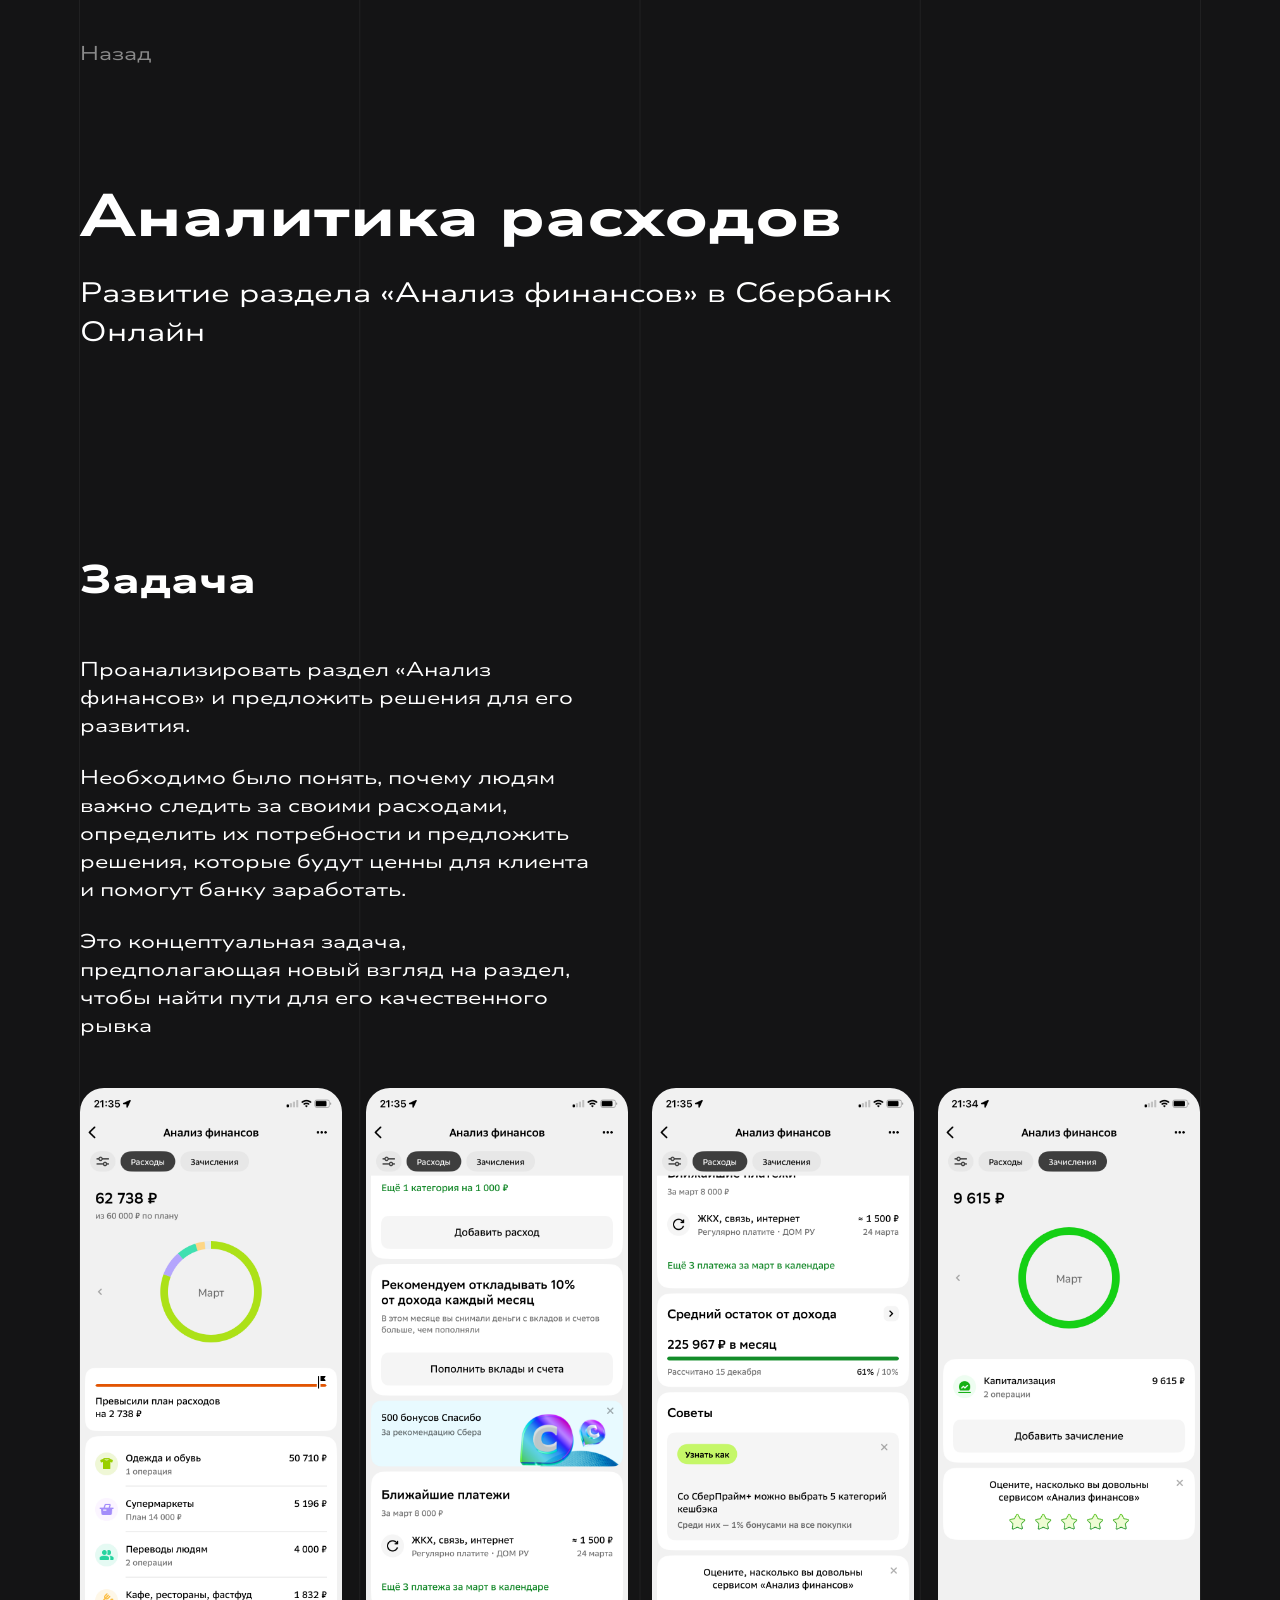
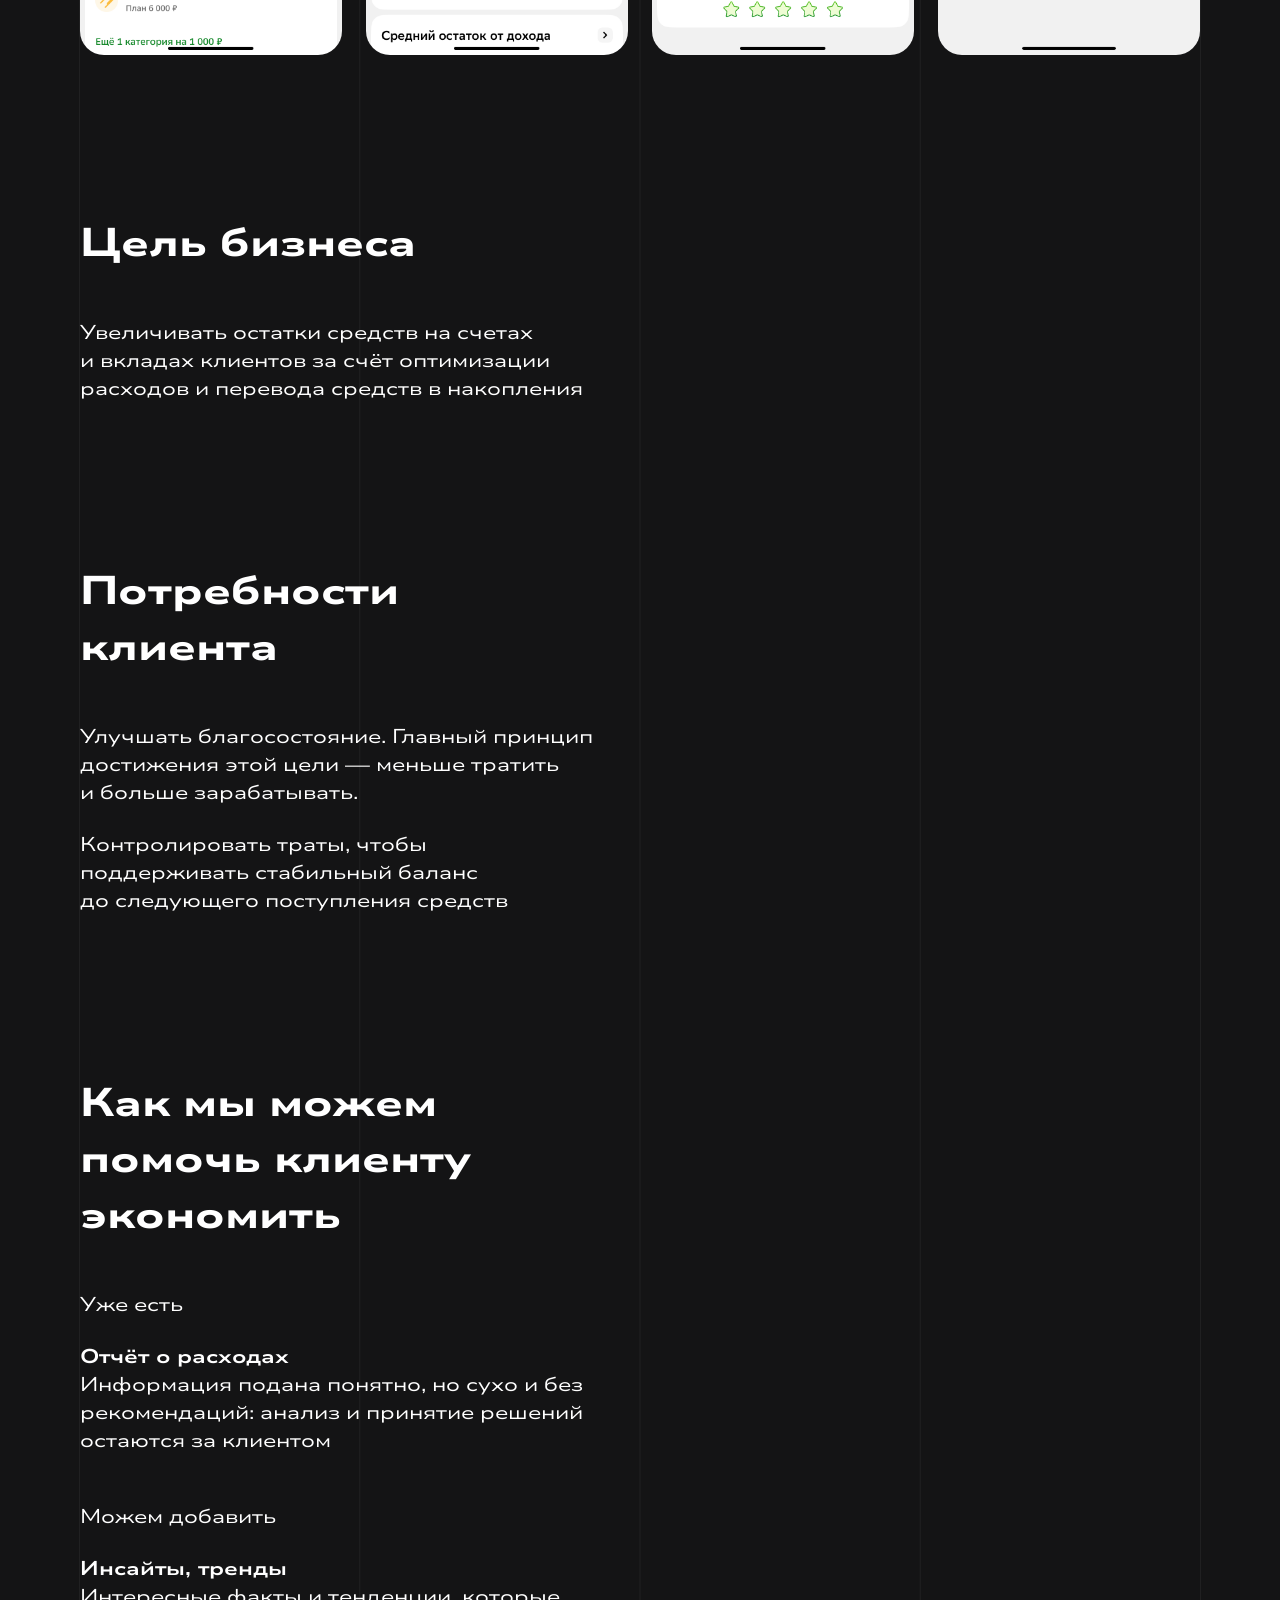
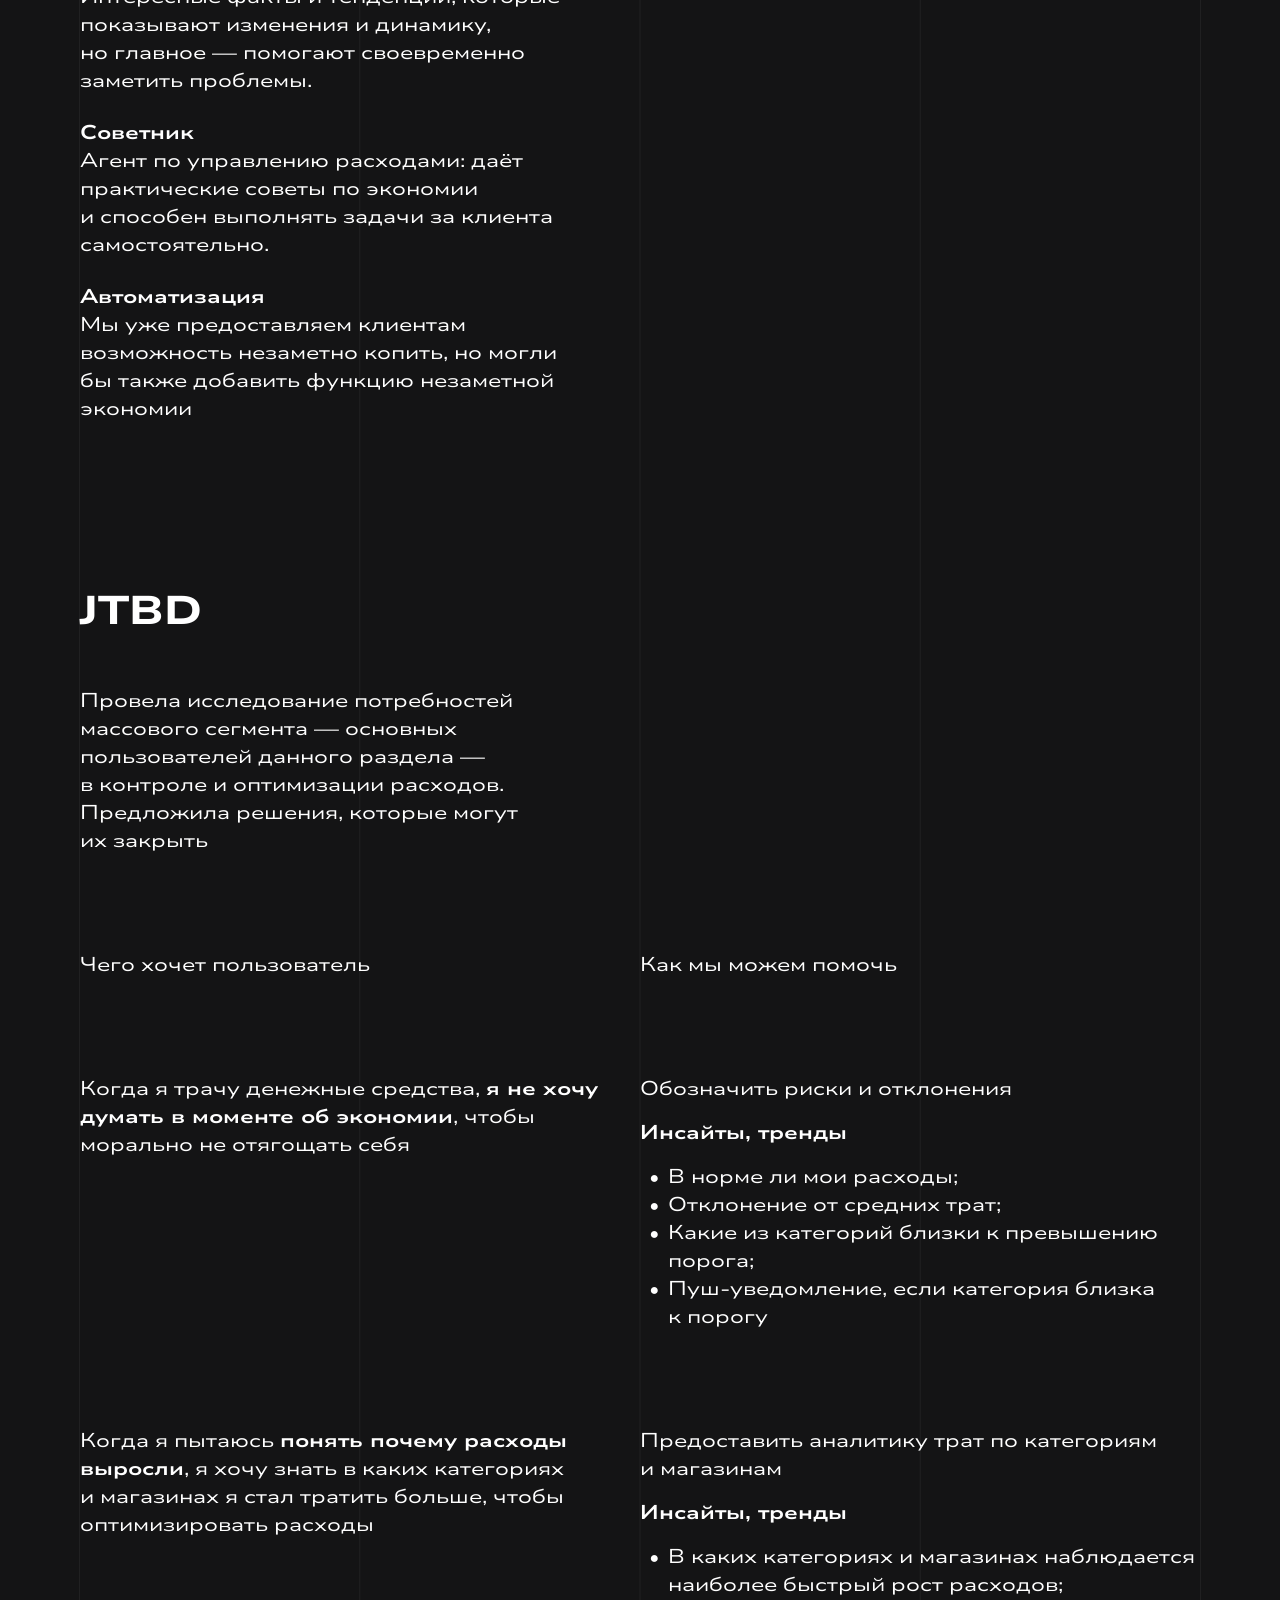
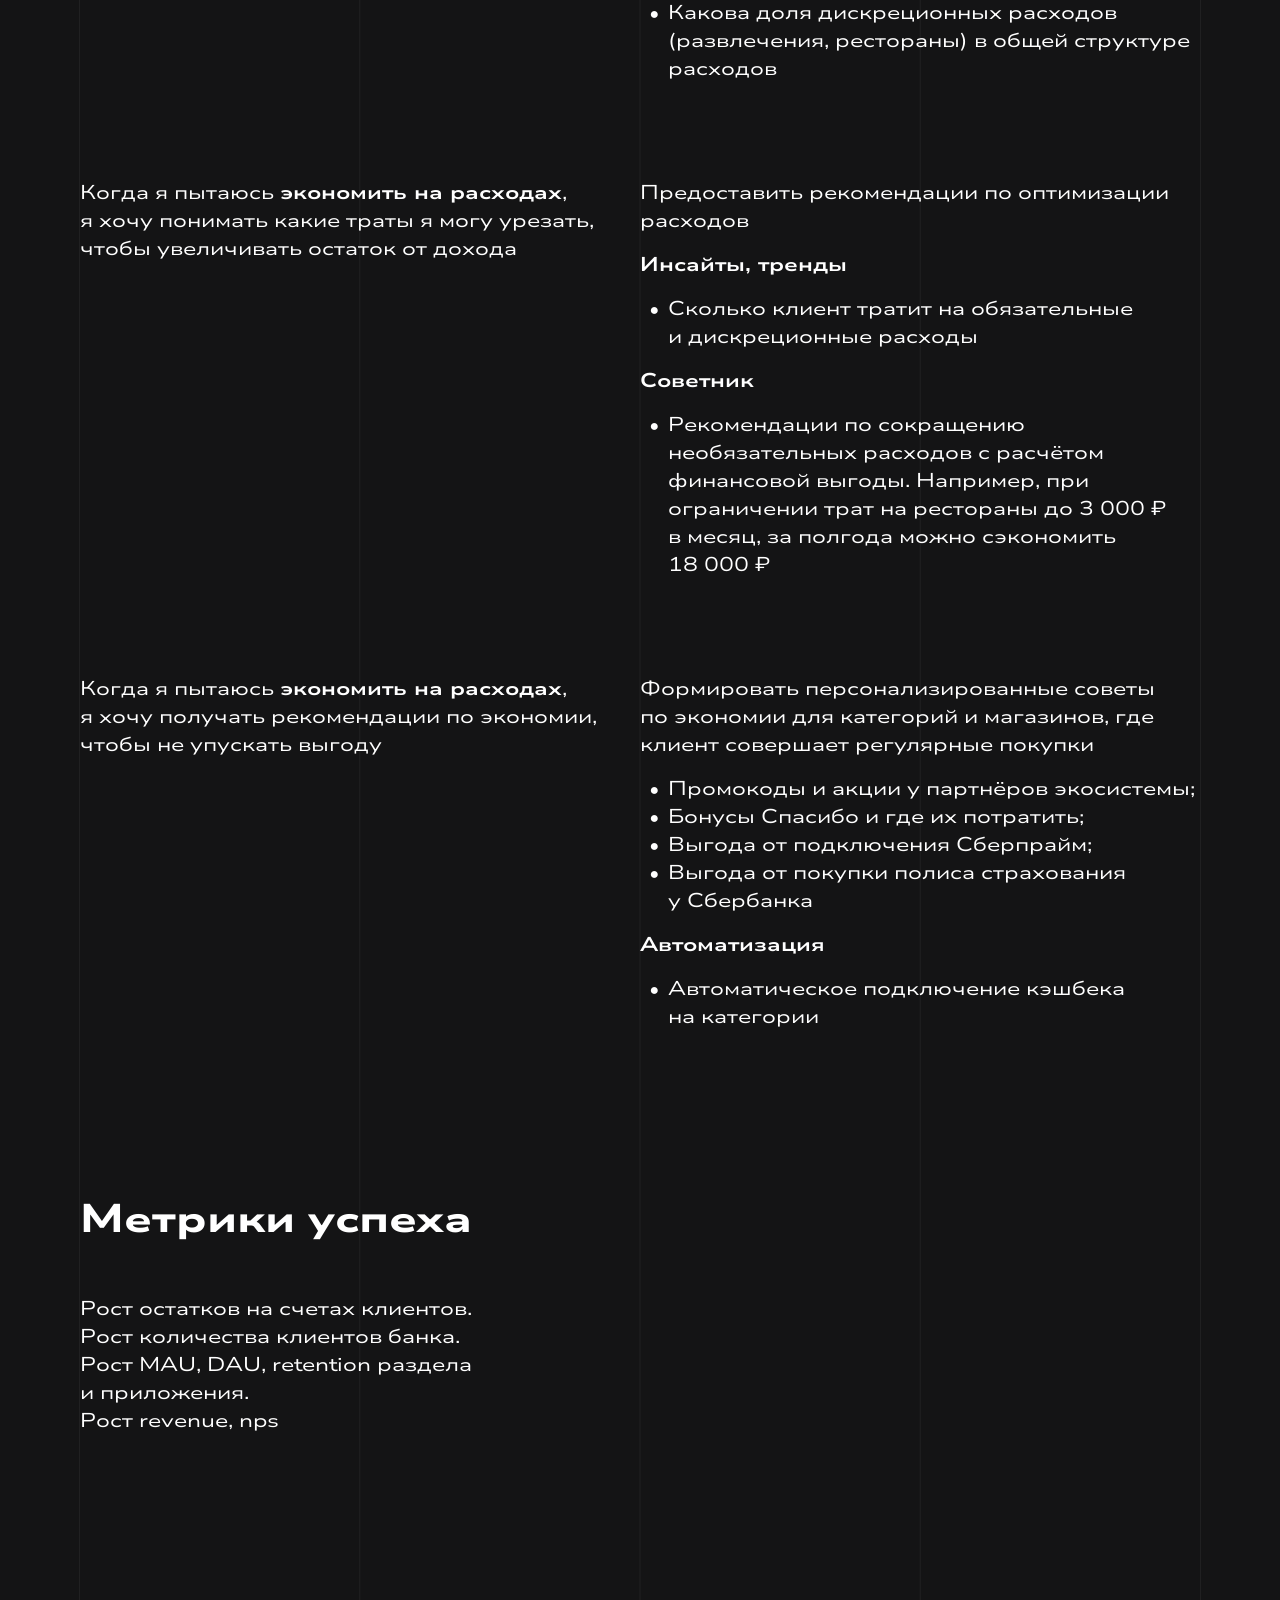
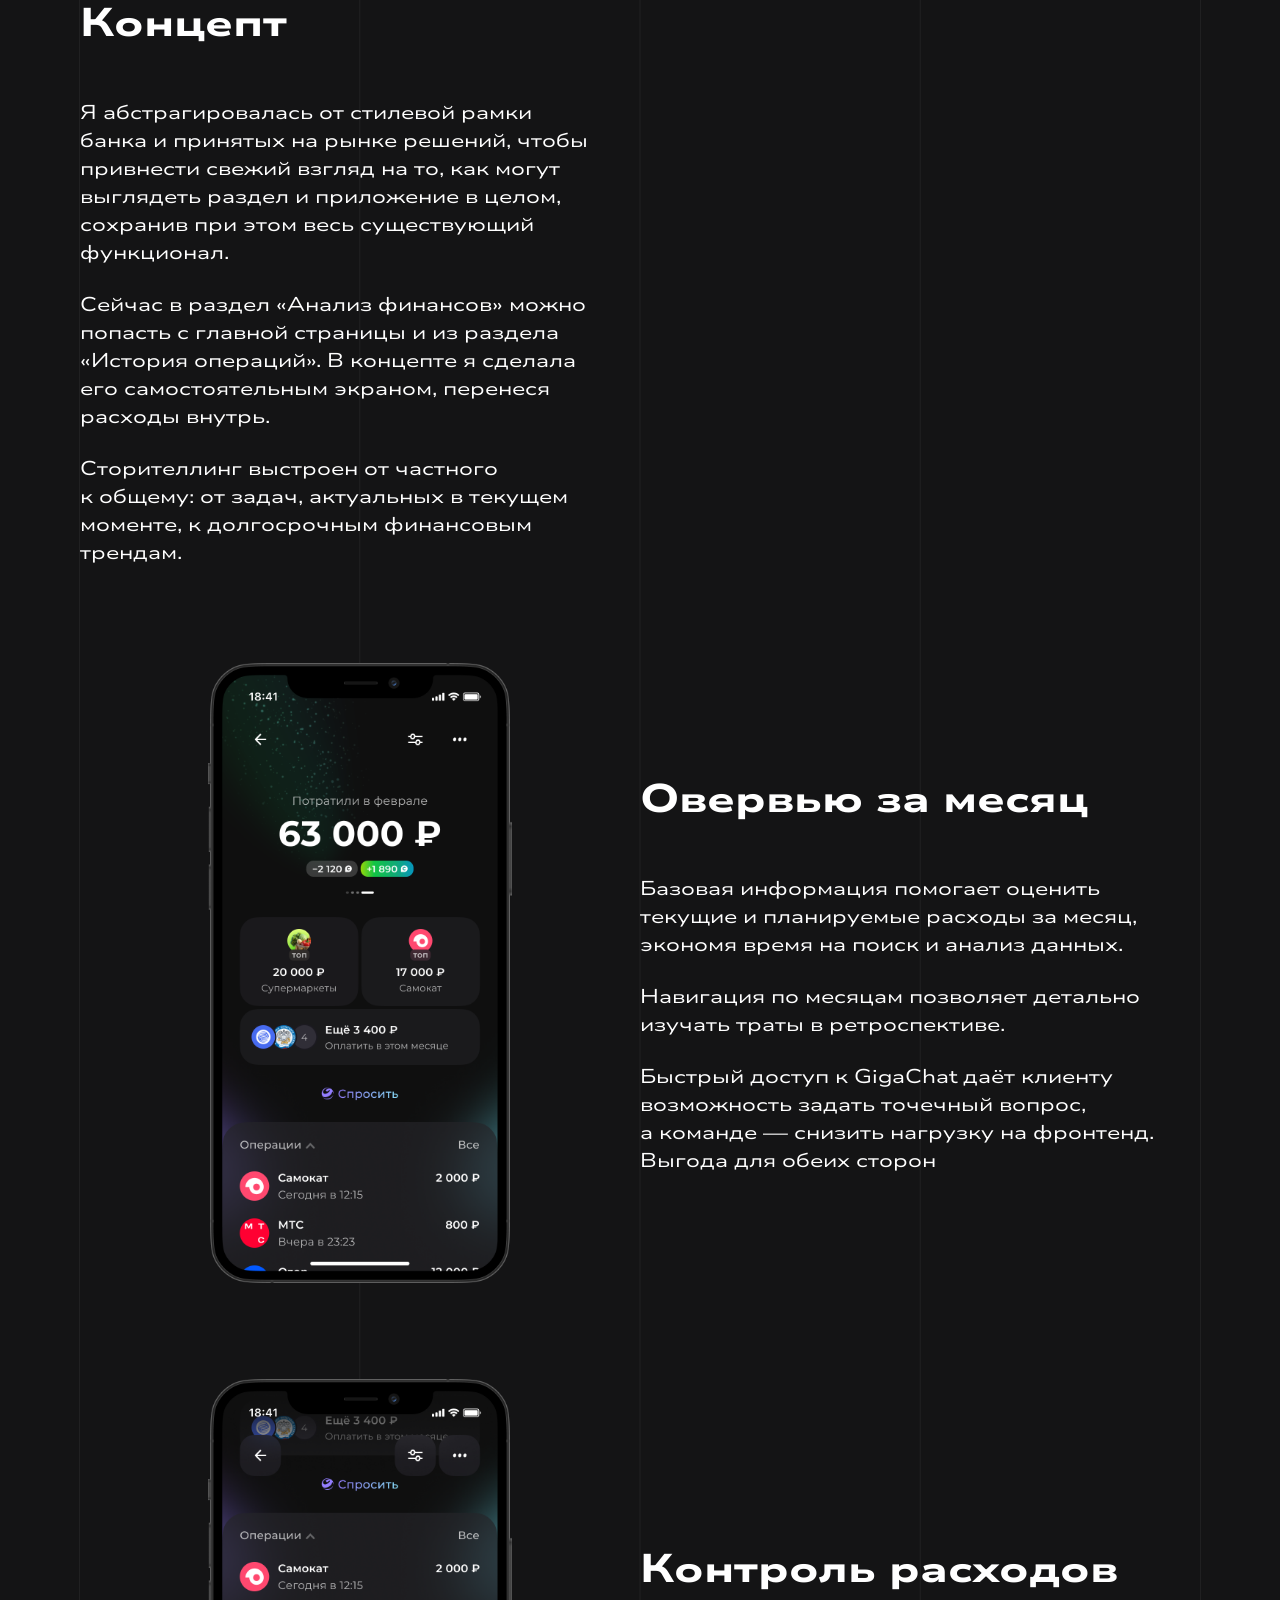
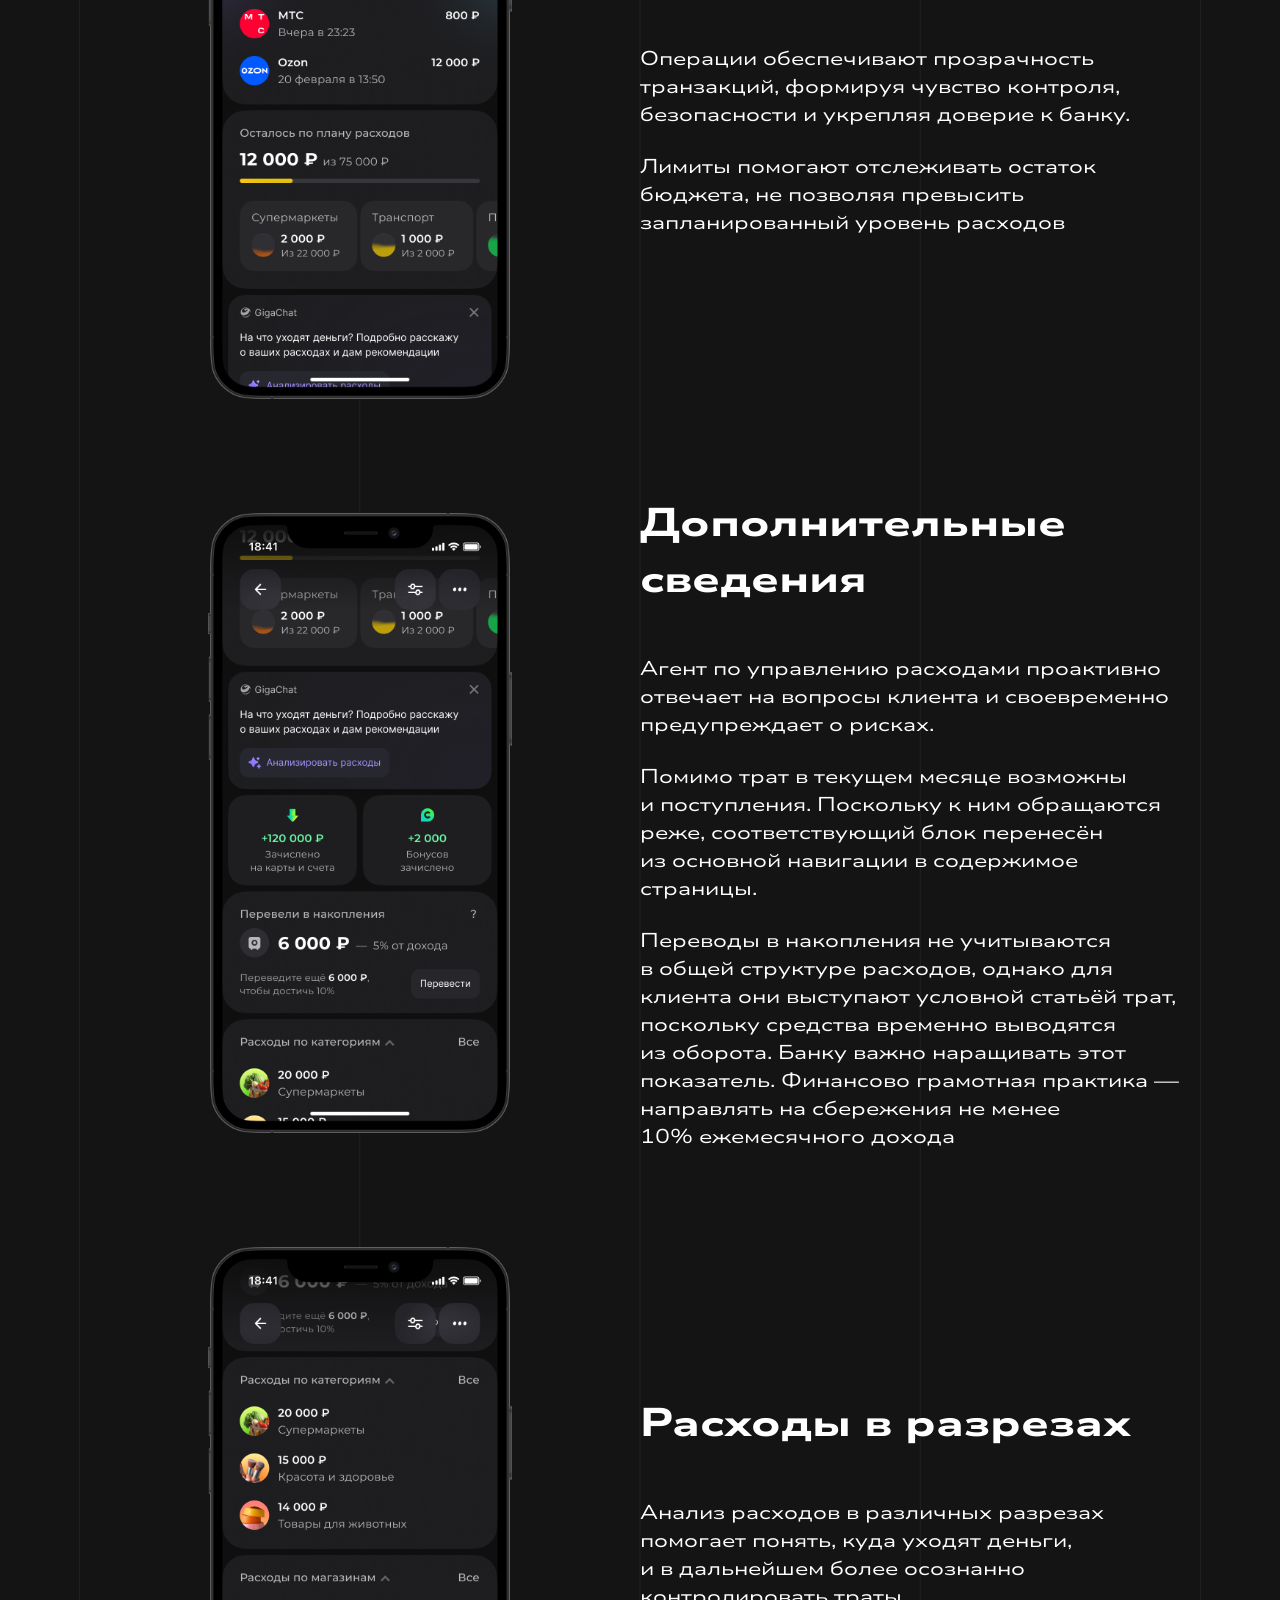
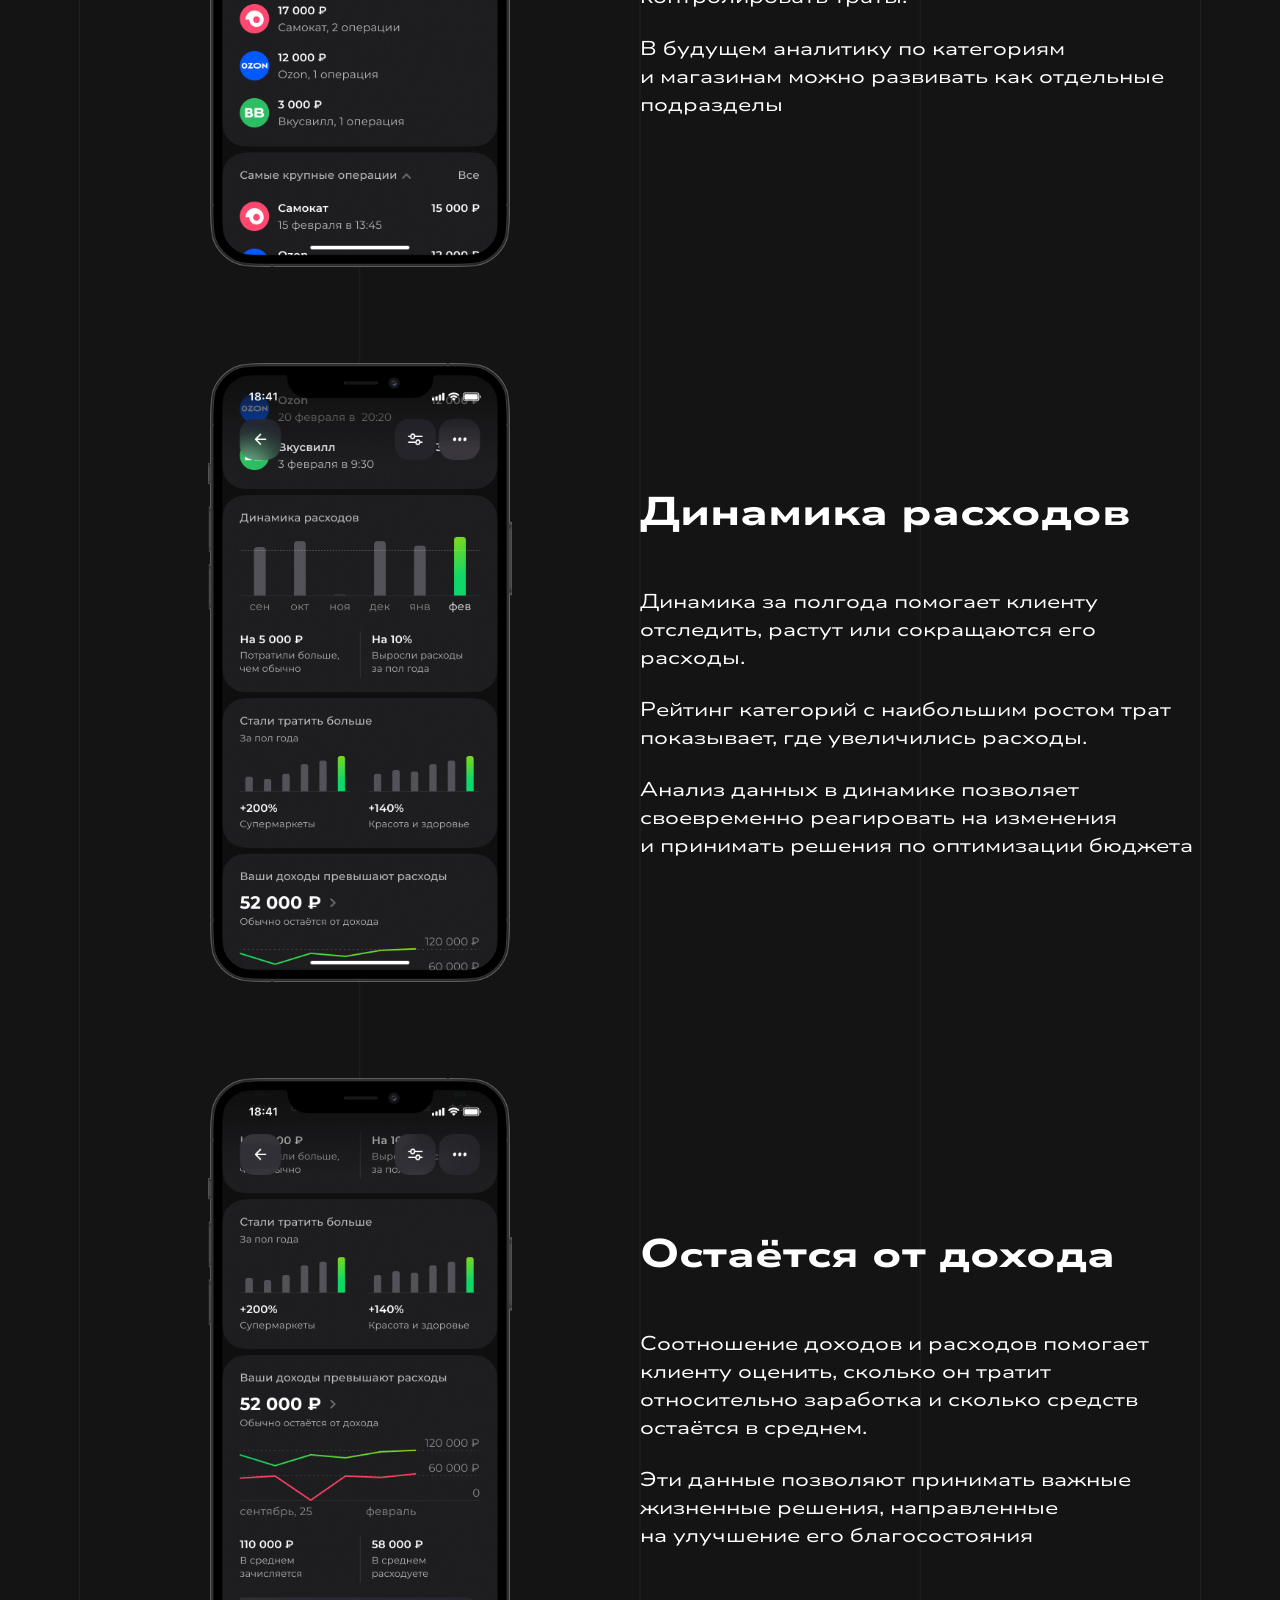
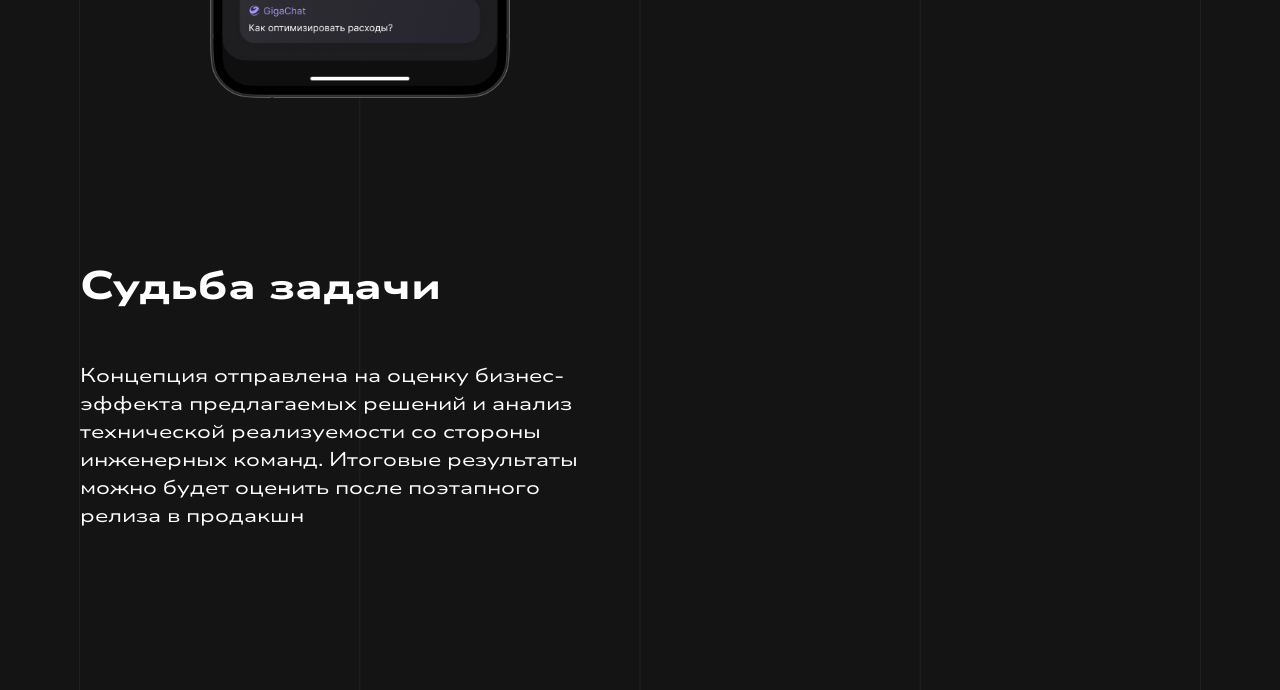
==== commit 2e1352a9: "Добавляет контент страницы Ozon-seller-layout" ====
--- a/cost-analysis.html
+++ b/cost-analysis.html
@@ -238,9 +238,6 @@
                 <li>
                     <p>Сторителлинг выстроен от&nbsp;частного к&nbsp;общему: от&nbsp;задач, актуальных в&nbsp;текущем моменте, к&nbsp;долгосрочным финансовым трендам.</p>
                 </li>
-                <li>
-                    <p>Не все из предложенных решений попали в&nbsp;макет</p>
-                </li>
             </ul>
         </article>
 
--- a/styles.css
+++ b/styles.css
@@ -63,12 +63,20 @@
   
     --background-primary: #141415;
     --background-tertiary:rgba(255, 255, 255, 0.05);
+    --background-tertiary:rgba(56, 56, 56, 1);
+    --background-inverse-primary: rgba(255, 255, 255, 1);
+    --background-tab: rgba(32, 32, 32, 1);
      
 
     /* text */
   
     --text-primary:#ffffff;
     --text-secondary:rgba(255, 255, 255, 0.5);
+
+    /* text-inverse */
+    
+    --text-primary-inverse: rgba(0, 0, 0, 0.8);
+    --text-secondary-inverse: rgba(0, 0, 0, 0.5);
   
 
     /* icon */
@@ -78,11 +86,14 @@
 
     /* border */
     
-    --border-primary: rgba(255, 255, 255, 0.5);
+    --border-primary: rgba(255, 255, 255, 0.6);
     --border-tertiary: rgba(255, 255, 255, 0.1);
     --border-stripes: rgba(255, 255, 255, 0.05);
 
-    /* shadow */
+    /* ozon-seller-concept */
+
+    --seller-example-background-dark: rgba(56, 56, 56, 1);
+    --seller-example-background-light: rgba(232, 234, 237, 1);
 
 }
 
@@ -150,7 +161,21 @@
     letter-spacing: 1%;
 }
 
-.text-secondary-style {
+p {
+    margin: 0;
+    font-family: "Nunito Sans", sans-serif;
+    font-optical-sizing: auto;
+    font-weight: 400;
+    font-style: normal;
+    font-variation-settings:
+        "wdth" 400,
+        "YTLC" 0;
+    font-size: 1.25rem;
+    line-height: 1.75rem; /* 140% */
+    letter-spacing: 1%;
+}
+
+.text-secondary {
     margin: 0;
     font-family: "Nunito Sans", sans-serif;
     font-optical-sizing: auto;
@@ -165,7 +190,7 @@
     color: var(--text-secondary);
 }
 
-p {
+.text-primary-inverse {
     margin: 0;
     font-family: "Nunito Sans", sans-serif;
     font-optical-sizing: auto;
@@ -175,9 +200,41 @@
         "wdth" 400,
         "YTLC" 0;
     font-size: 1.25rem;
-    line-height: 1.75rem; /* 140% */
+    line-height: 140%; /* 140% */
     letter-spacing: 1%;
-}
+    color: var(--text-primary-inverse);
+}
+
+.text-secondary-inverse {
+    margin: 0;
+    font-family: "Nunito Sans", sans-serif;
+    font-optical-sizing: auto;
+    font-weight: 400;
+    font-style: normal;
+    font-variation-settings:
+        "wdth" 400,
+        "YTLC" 0;
+    font-size: 1.25rem;
+    line-height: 140%; /* 140% */
+    letter-spacing: 1%;
+    color: var(--text-secondary-inverse);
+}
+
+.text-caption-inverse {
+    margin: 0;
+    font-family: "Nunito Sans", sans-serif;
+    font-optical-sizing: auto;
+    font-weight: 400;
+    font-style: normal;
+    font-variation-settings:
+        "wdth" 400,
+        "YTLC" 0;
+    font-size: 1rem;
+    line-height: 140%; /* 140% */
+    letter-spacing: 1%;
+    color: var(--text-secondary-inverse);
+}
+
 
 .h1-special {
     margin: 0;
@@ -361,6 +418,7 @@
     gap: 26px;
     margin-bottom: 13.5rem;
     padding-top: 10rem;
+    transition-duration: 0;
 }
 
 .page-hero {
@@ -409,8 +467,111 @@
 }
 
 
+/* табы */
+
+.tab-btn {
+    display: flex;
+    align-items: center;
+    justify-content: center;
+    width: 4rem;
+    height: 4rem;
+    padding: 0;
+    background-color: var(--background-tab);
+    border: none;
+    border-radius: 1.25rem;
+}
+
+.tab-btn.active {
+    display: flex;
+    align-items: center;
+    justify-content: center;
+    width: 4rem;
+    height: 4rem;
+    padding: 0;
+    background-color: var(--background-tab);
+    border: solid 1px var(--border-primary);
+    border-radius: 1.25rem;
+}
+
+.tab-btn svg {
+    opacity: 0.6;
+}
+
+.tab-btn.active svg {
+    opacity: 1;
+}
+
+.tab-btn:hover {
+    opacity: 0.8;
+    cursor: pointer;
+}
+
+.tab-buttons {
+    display: flex;
+    flex-direction: row;
+    gap: 0.5rem;
+}
+
+
+/* галерея */
+
+.carousel {
+    display: flex;
+    flex-direction: column;
+    gap: 2.5rem;
+}
+
+.tab-content {
+  display: none;
+}
+
+.tab-content.active {
+  display: block;
+}
+
+.carousel.seller-layout {
+    margin-top: 6rem;
+}
+
+
+/* галерея в seller-layout */
+
+.carousel-example.dark {
+    background-color: var(--seller-example-background-dark);
+    display: flex;
+    flex-direction: column;
+    align-items: center;
+    gap: 5rem;
+    padding: 2.25rem 2.25rem 5rem 2.25rem;
+    border-radius: 3rem;
+}
+
+.carousel-example.light {
+    background-color: var(--seller-example-background-light);
+    display: flex;
+    flex-direction: column;
+    align-items: center;
+    gap: 5rem;
+    padding: 2.25rem 2.25rem 5rem 2.25rem;
+    border-radius: 3rem;
+}
+
+.seller-layout-concept-text {
+    display: flex;
+    flex-direction: column;
+    gap: 1.25rem;
+}
+
+.seller-layout-concept-text p {
+    text-align: center;
+}
+
+.seller-layout-designers {
+    gap: 0;
+}
+
+
 /* описание */
-
 
 .description-container {
     display: flex;
@@ -431,7 +592,6 @@
     padding: 0;
     list-style-type: none;
 }
-
 
 
 /* index - сетка навыков */
@@ -458,11 +618,11 @@
     flex-direction: row;
 }
 
-.principles .text-secondary-style {
+.principles .text-secondary {
     margin-bottom: 1.5rem;
 }
 
-.skills .text-secondary-style {
+.skills .text-secondary {
     margin-bottom: 1.188rem;
 }
     
@@ -528,6 +688,36 @@
 }
 
 
+
+/* изображения с примерами */
+
+.case-example {
+    background-color: var(--background-inverse-primary);
+    display: flex;
+    flex-direction: column;
+    align-items: center;
+    gap: 1.75rem;
+    padding: 2.25rem 2.25rem 1.75rem 2.25rem;
+    border-radius: 3rem;
+}
+
+.example-images {
+    display: flex;
+    flex-direction: row;
+    flex-wrap: wrap;
+    gap: 1.5rem;
+}
+
+.example-images img {
+    flex: 1 0 16.25rem;
+    min-width: 16.25rem;
+    width: 100%;
+    height: auto;
+    object-fit: contain;
+}
+
+
+
 /* блок с описанием */
 
 .description-container-secondary {
@@ -535,6 +725,7 @@
     flex-direction: column;
     gap: 1.5rem;
 }
+
 
 
 /* таблица */
@@ -559,7 +750,6 @@
     flex-direction: row;
     margin: 0;
     padding: 0;
-
 }
 
 .table-row li {
@@ -577,7 +767,7 @@
 }
 
 .table-row .table-cell-list {
-    gap: 1.5rem;
+    gap: 1rem;
 }
 
 .table-row li:last-child {
@@ -600,8 +790,6 @@
 .table-row .text-list > li::marker {
     content: "●  ";
 }
-
-
 
 .table-hidden {
     position: absolute;
@@ -613,13 +801,11 @@
 
 
 
-
 /* таблица в описании */
 
 .description-container + .table-primary {
     margin-top: 6rem;
 }
-
 
 
 
@@ -832,6 +1018,28 @@
 
 
 
+    /* изображение с примерами */
+
+    .case-example {
+    gap: 1.75rem;
+    padding: 2.25rem 2.25rem 1.75rem 2.25rem;
+    border-radius: 1.5rem;
+    }
+
+
+    /* галерея в seller-layout */
+
+    .carousel-example.dark {
+    gap: 3rem;
+    padding: 1.25rem 1.25rem 3rem 1.25rem;
+    border-radius: 1.5rem;
+    }
+
+    .carousel-example.light {
+    gap: 3rem;
+    padding: 1.25rem 1.25rem 3rem 1.25rem;
+    border-radius: 1.5rem;
+    }
 
     
     /* таблица */
@@ -874,6 +1082,9 @@
     clip: rect(0 0 0 0);
 }
 
+.table-header-text {
+    padding-bottom: 0.5rem;
+}
 
 .table-hidden {
     position:relative;
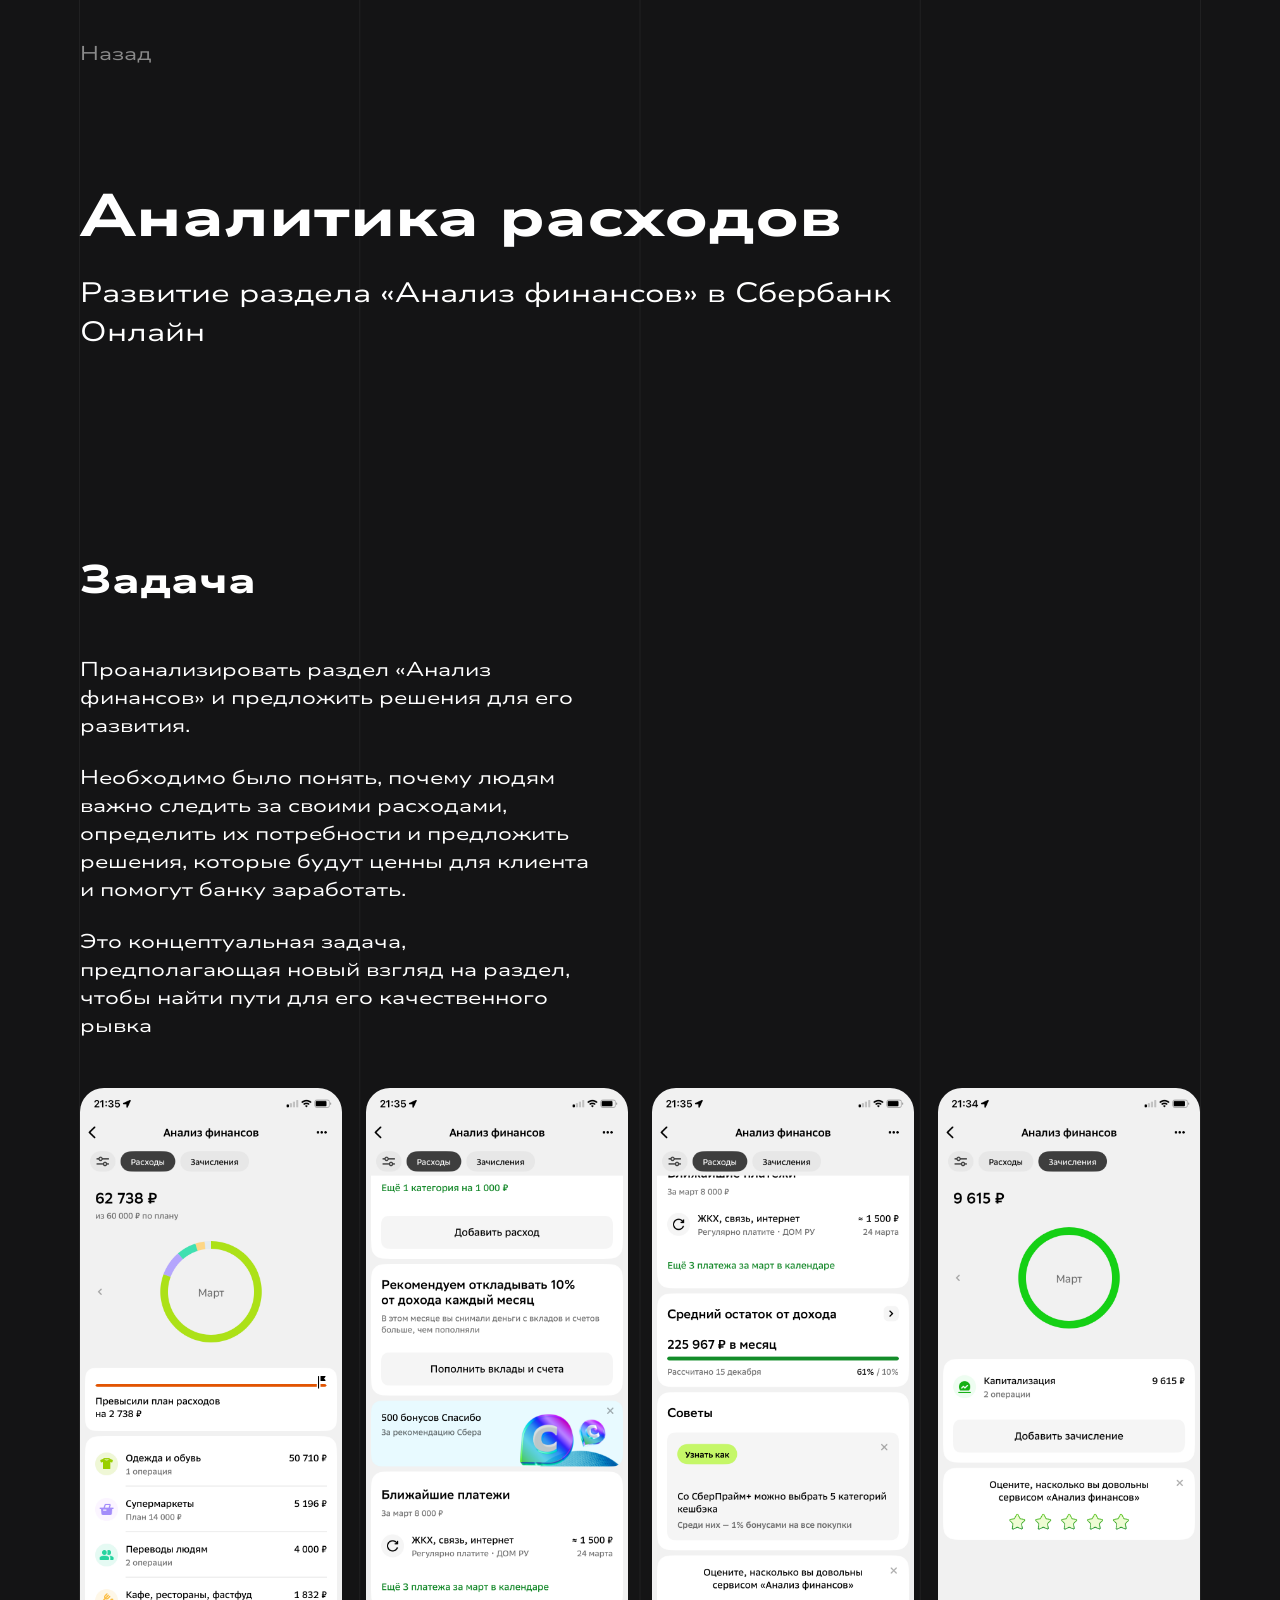
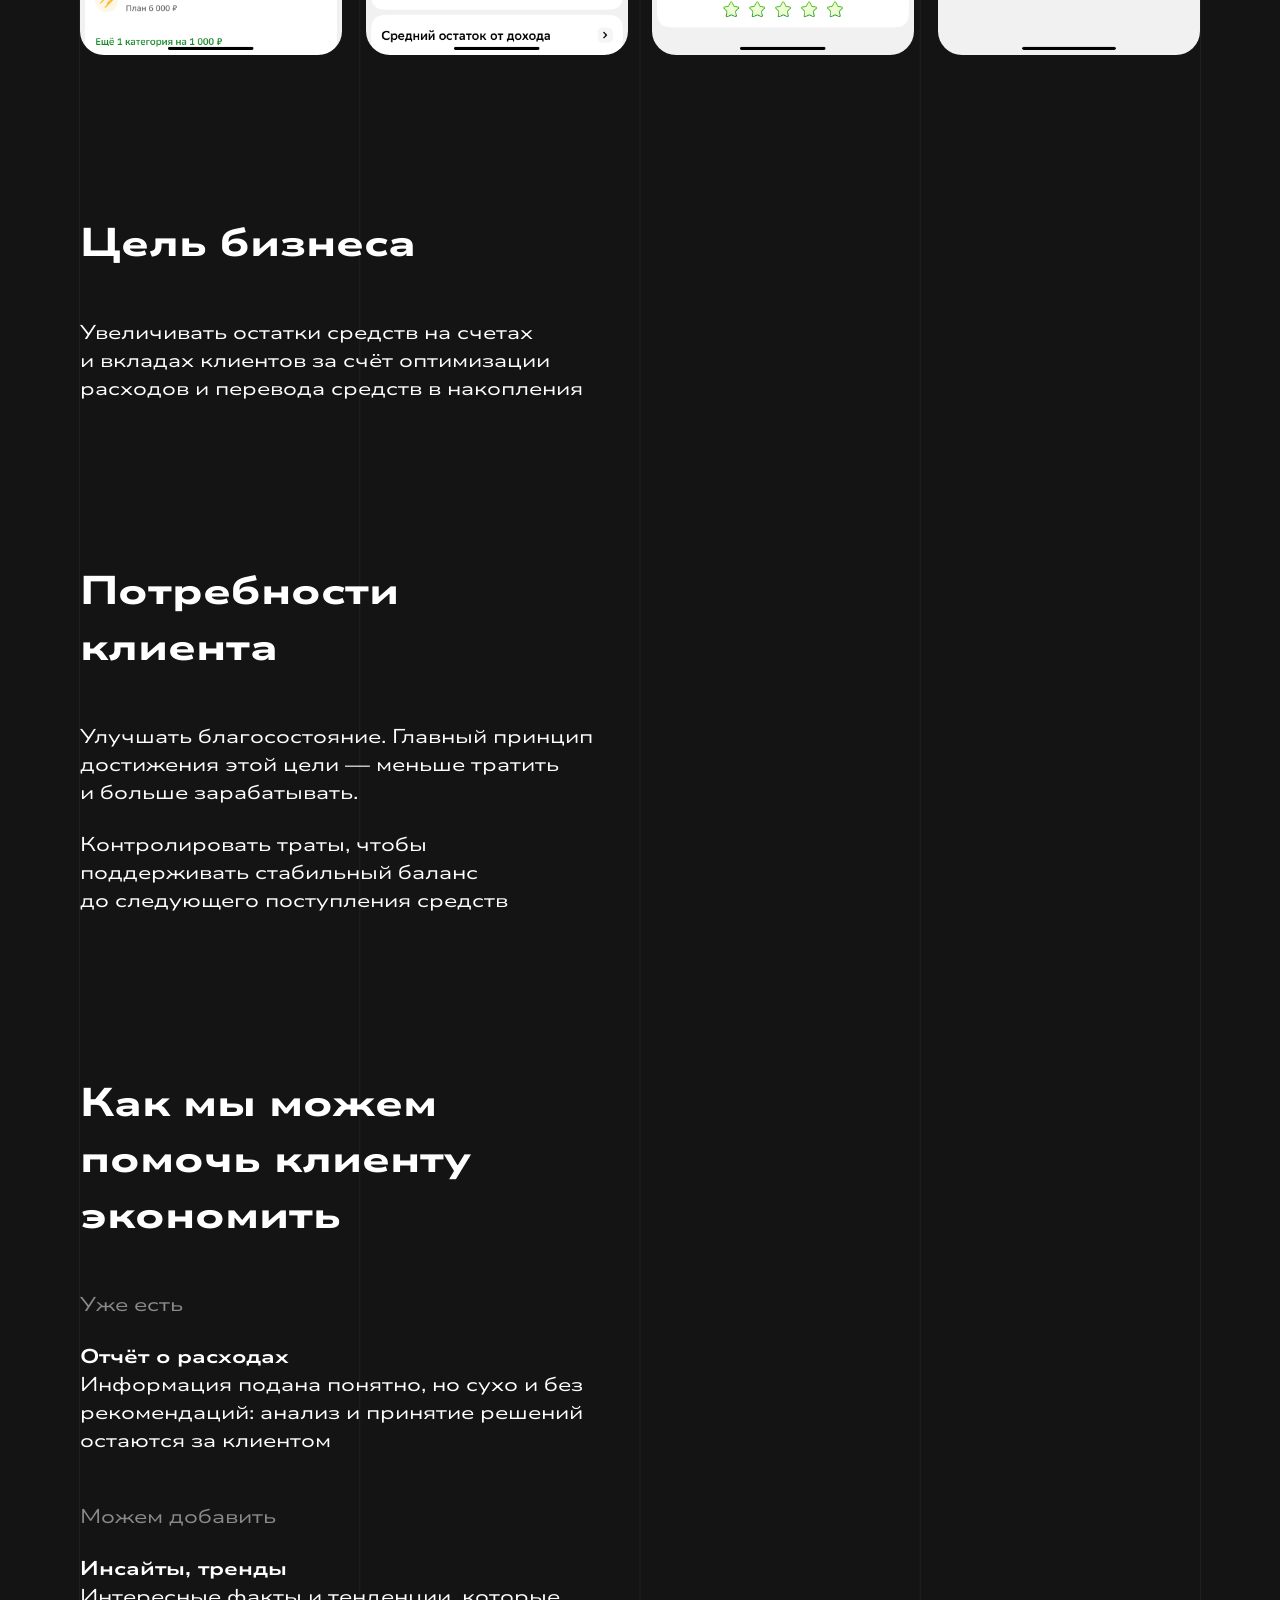
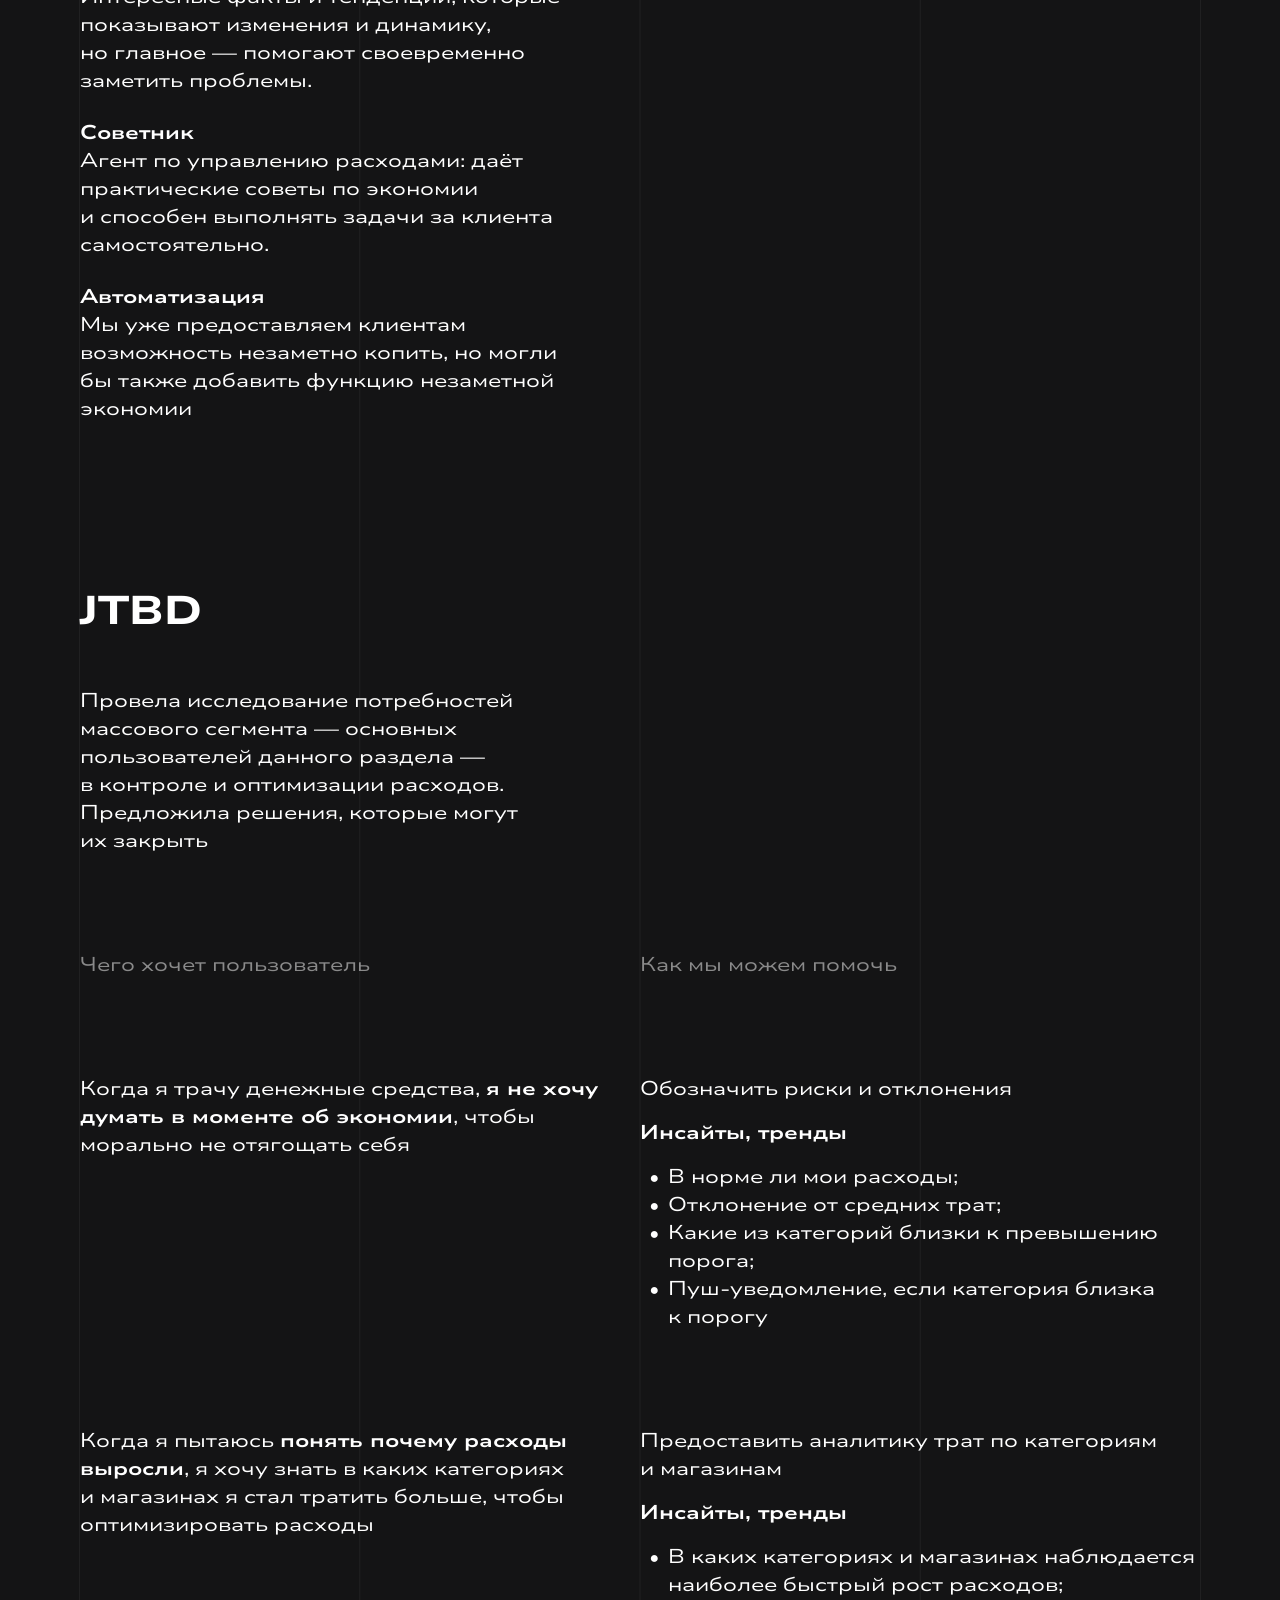
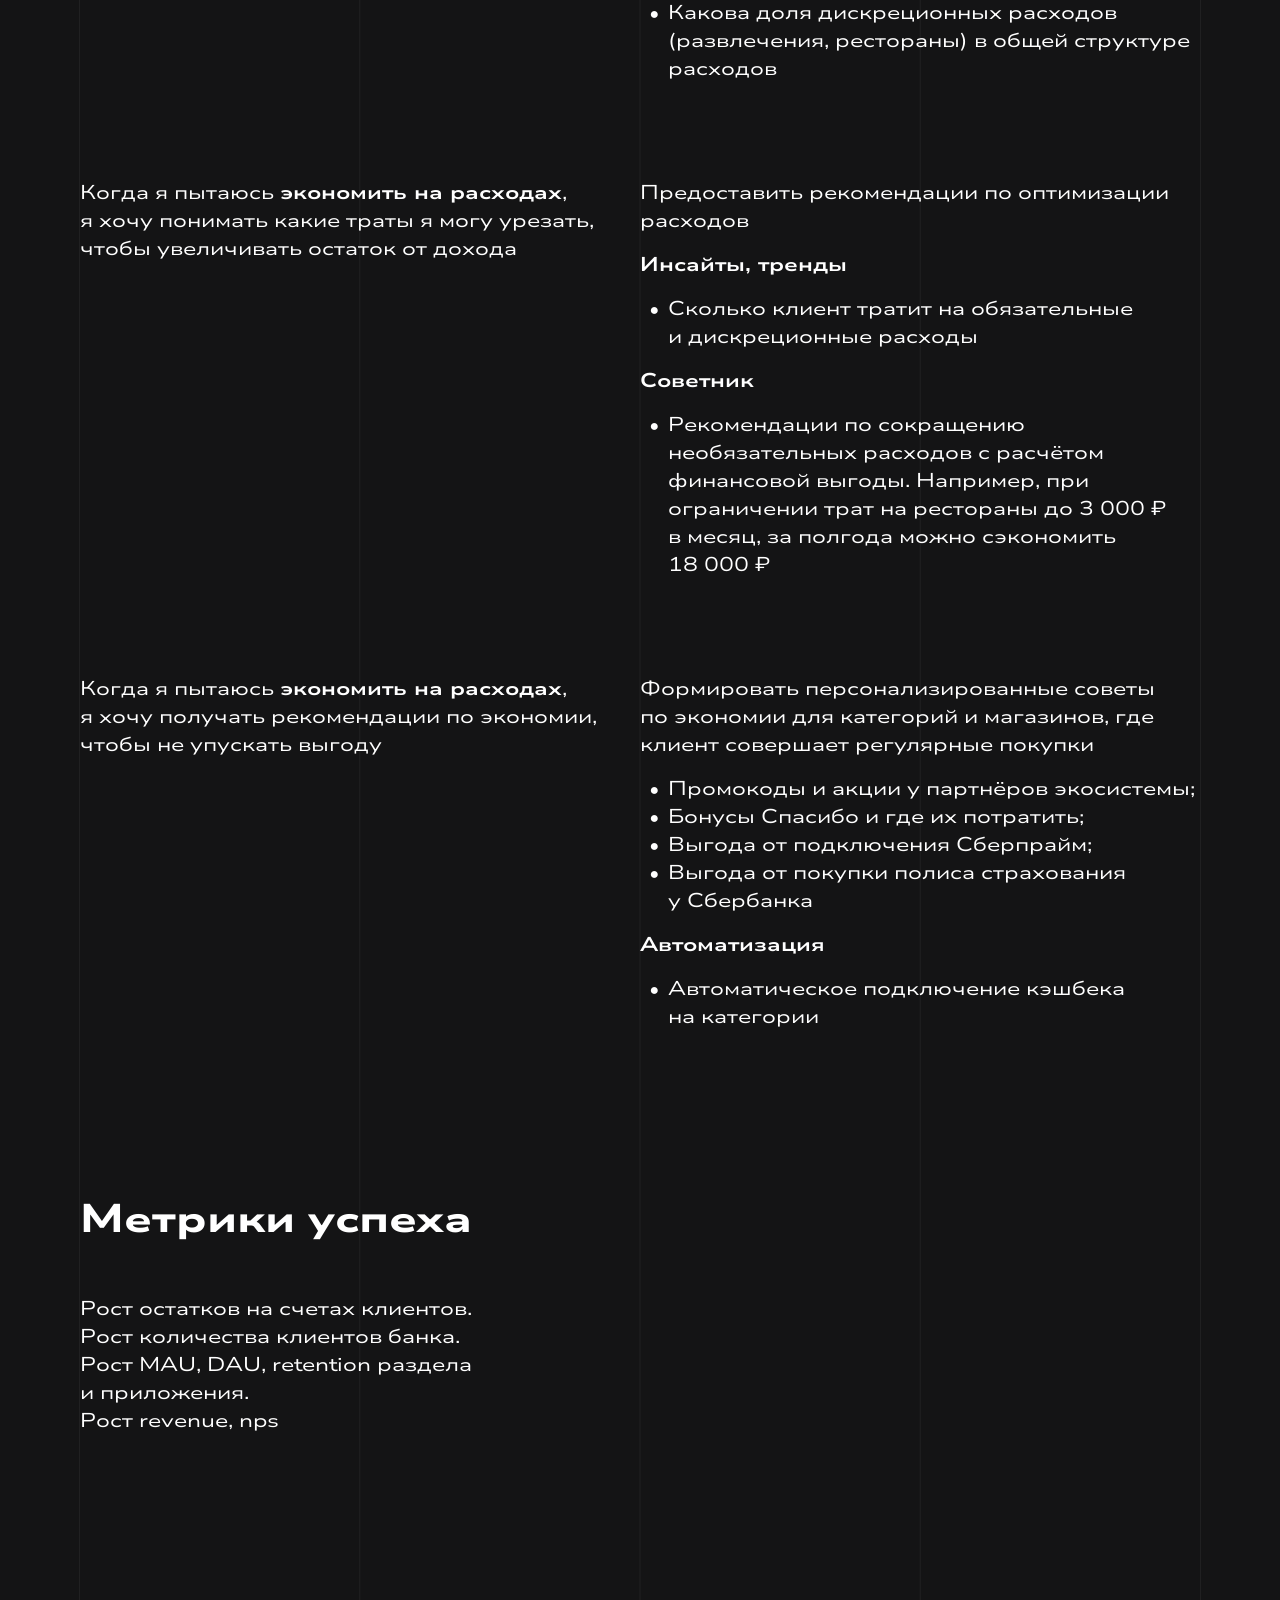
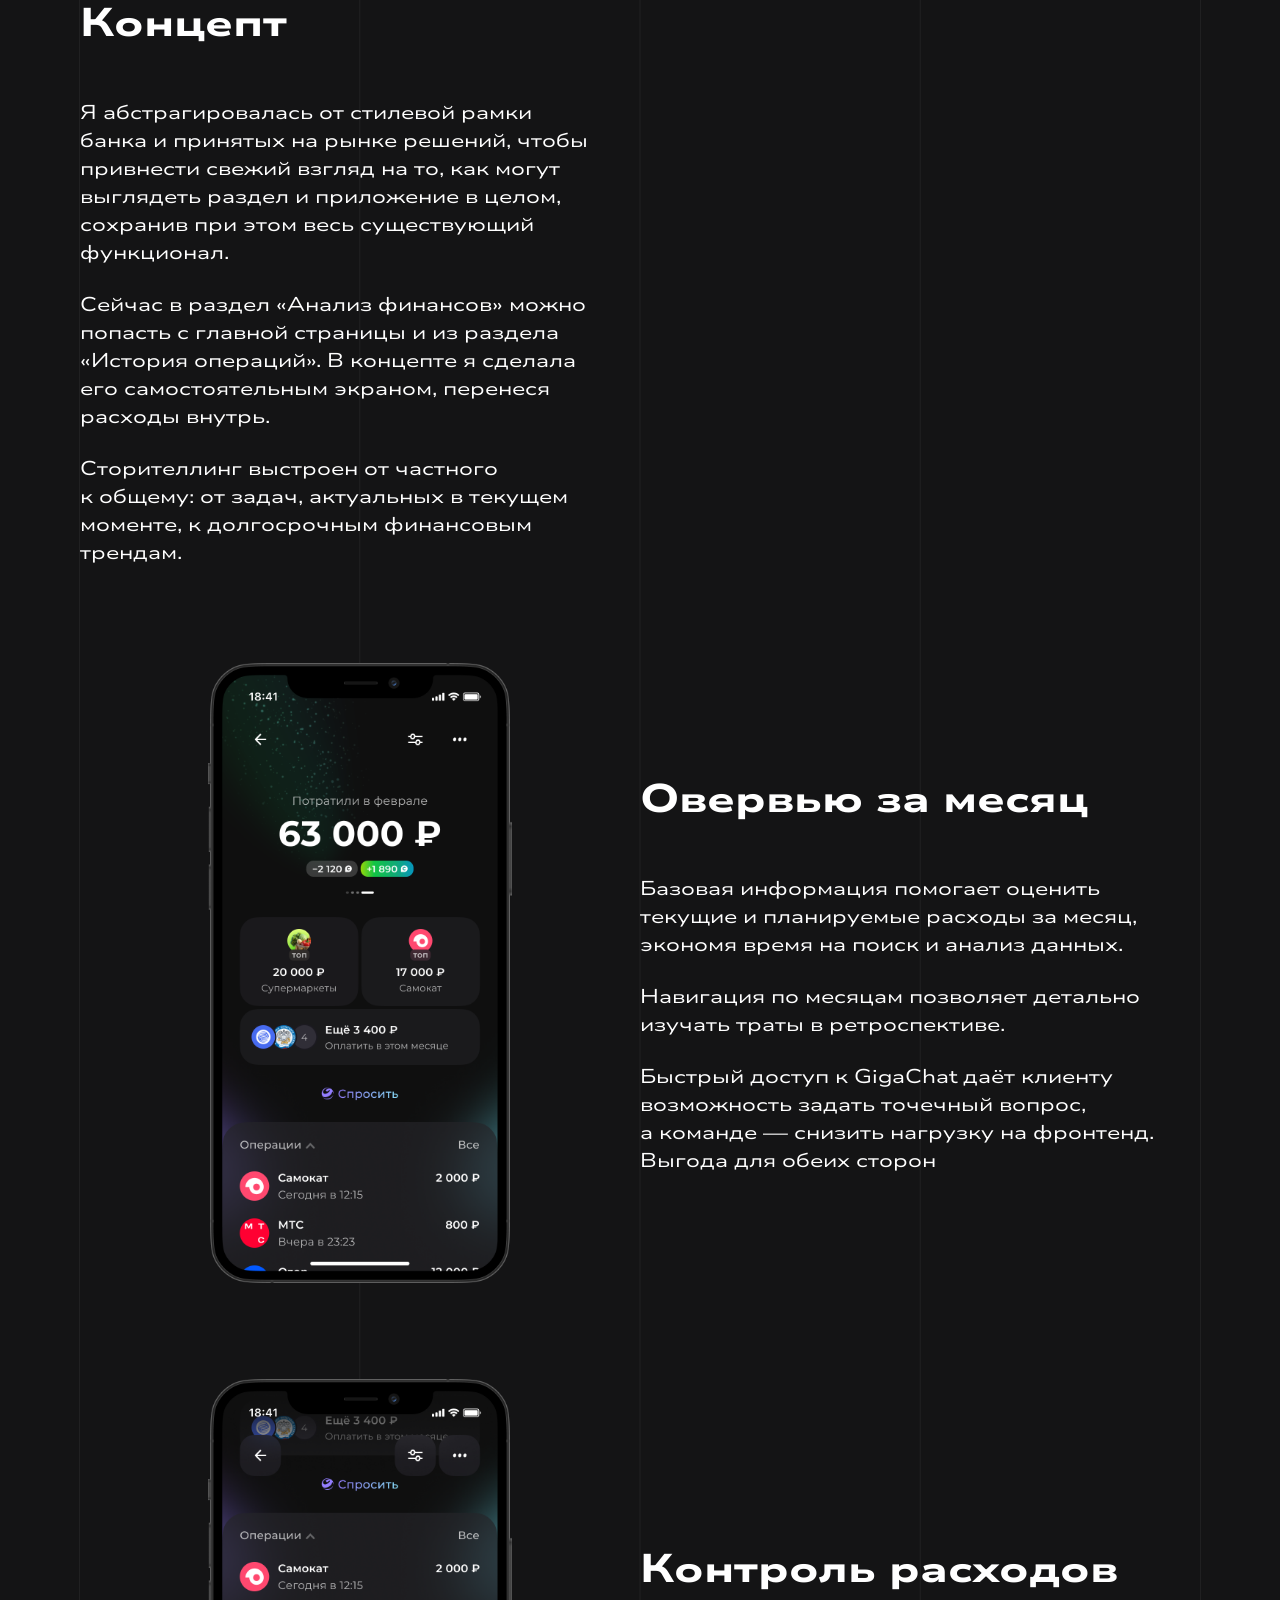
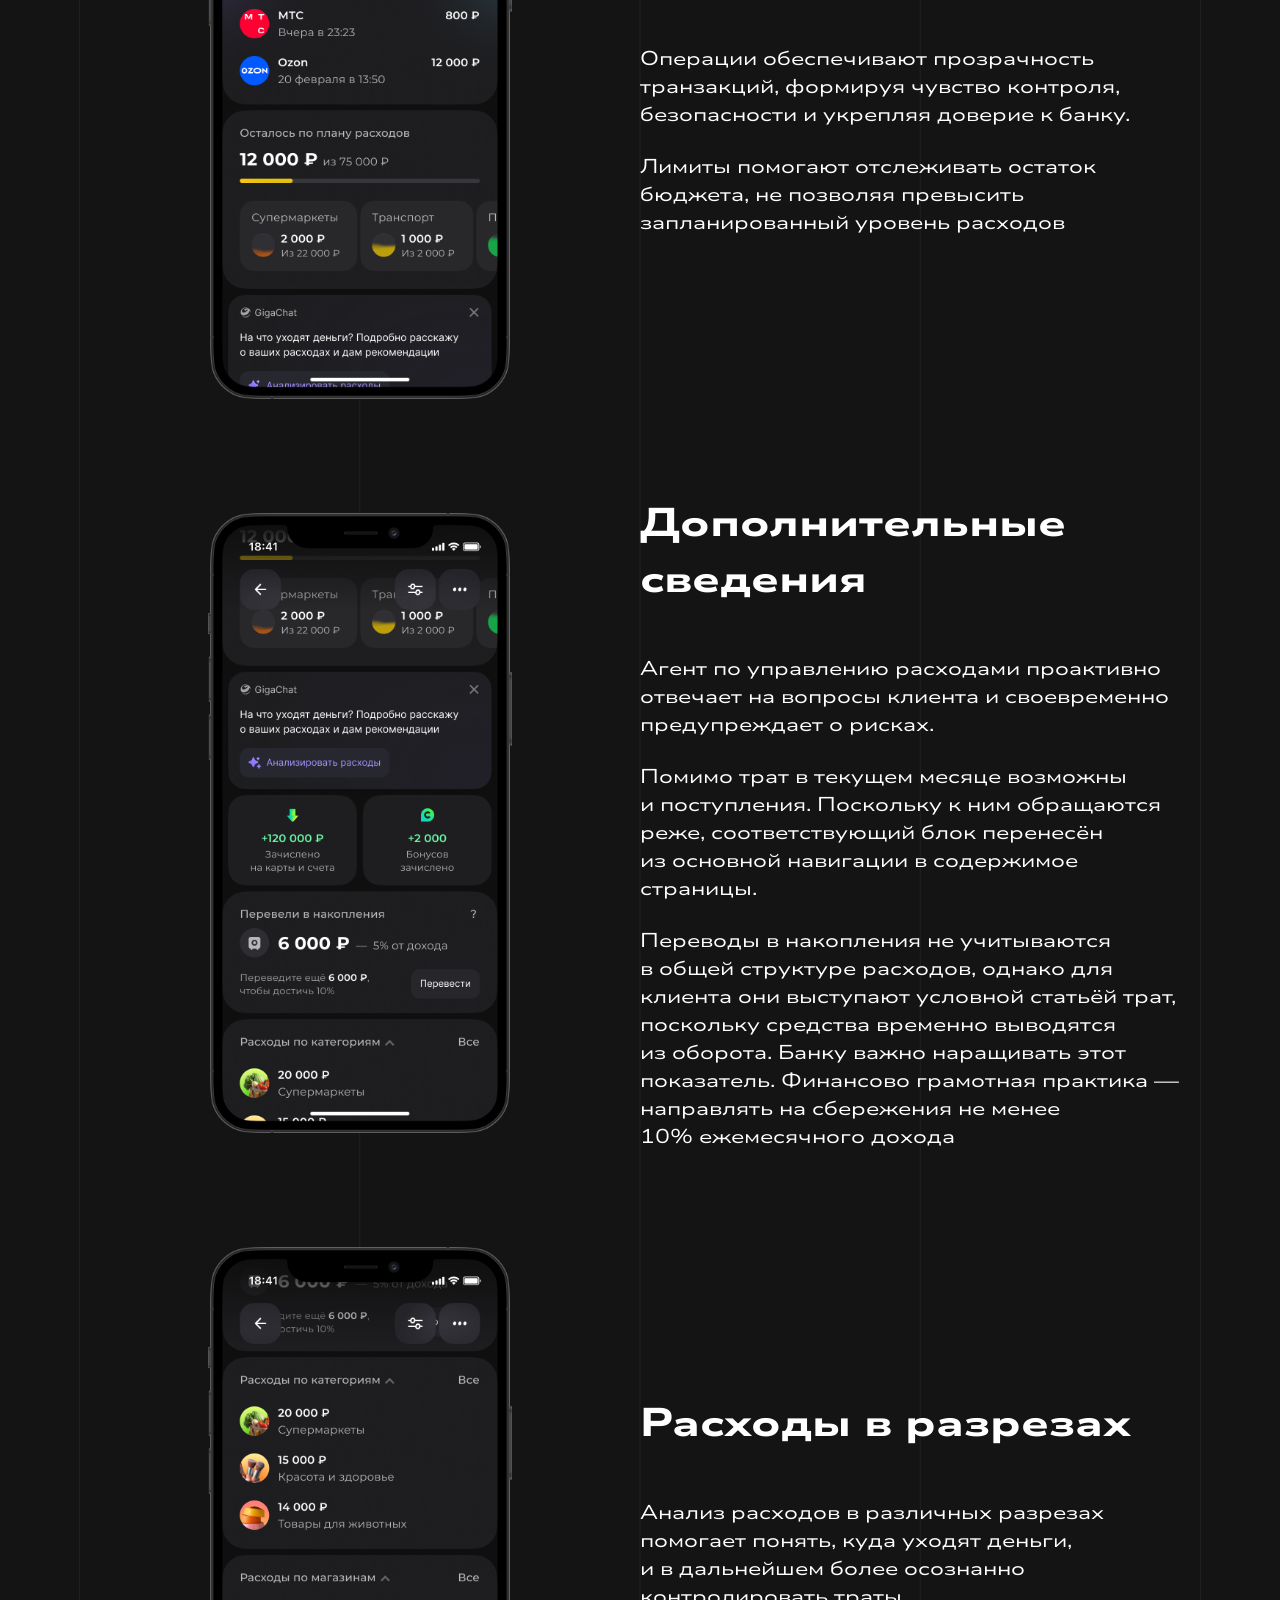
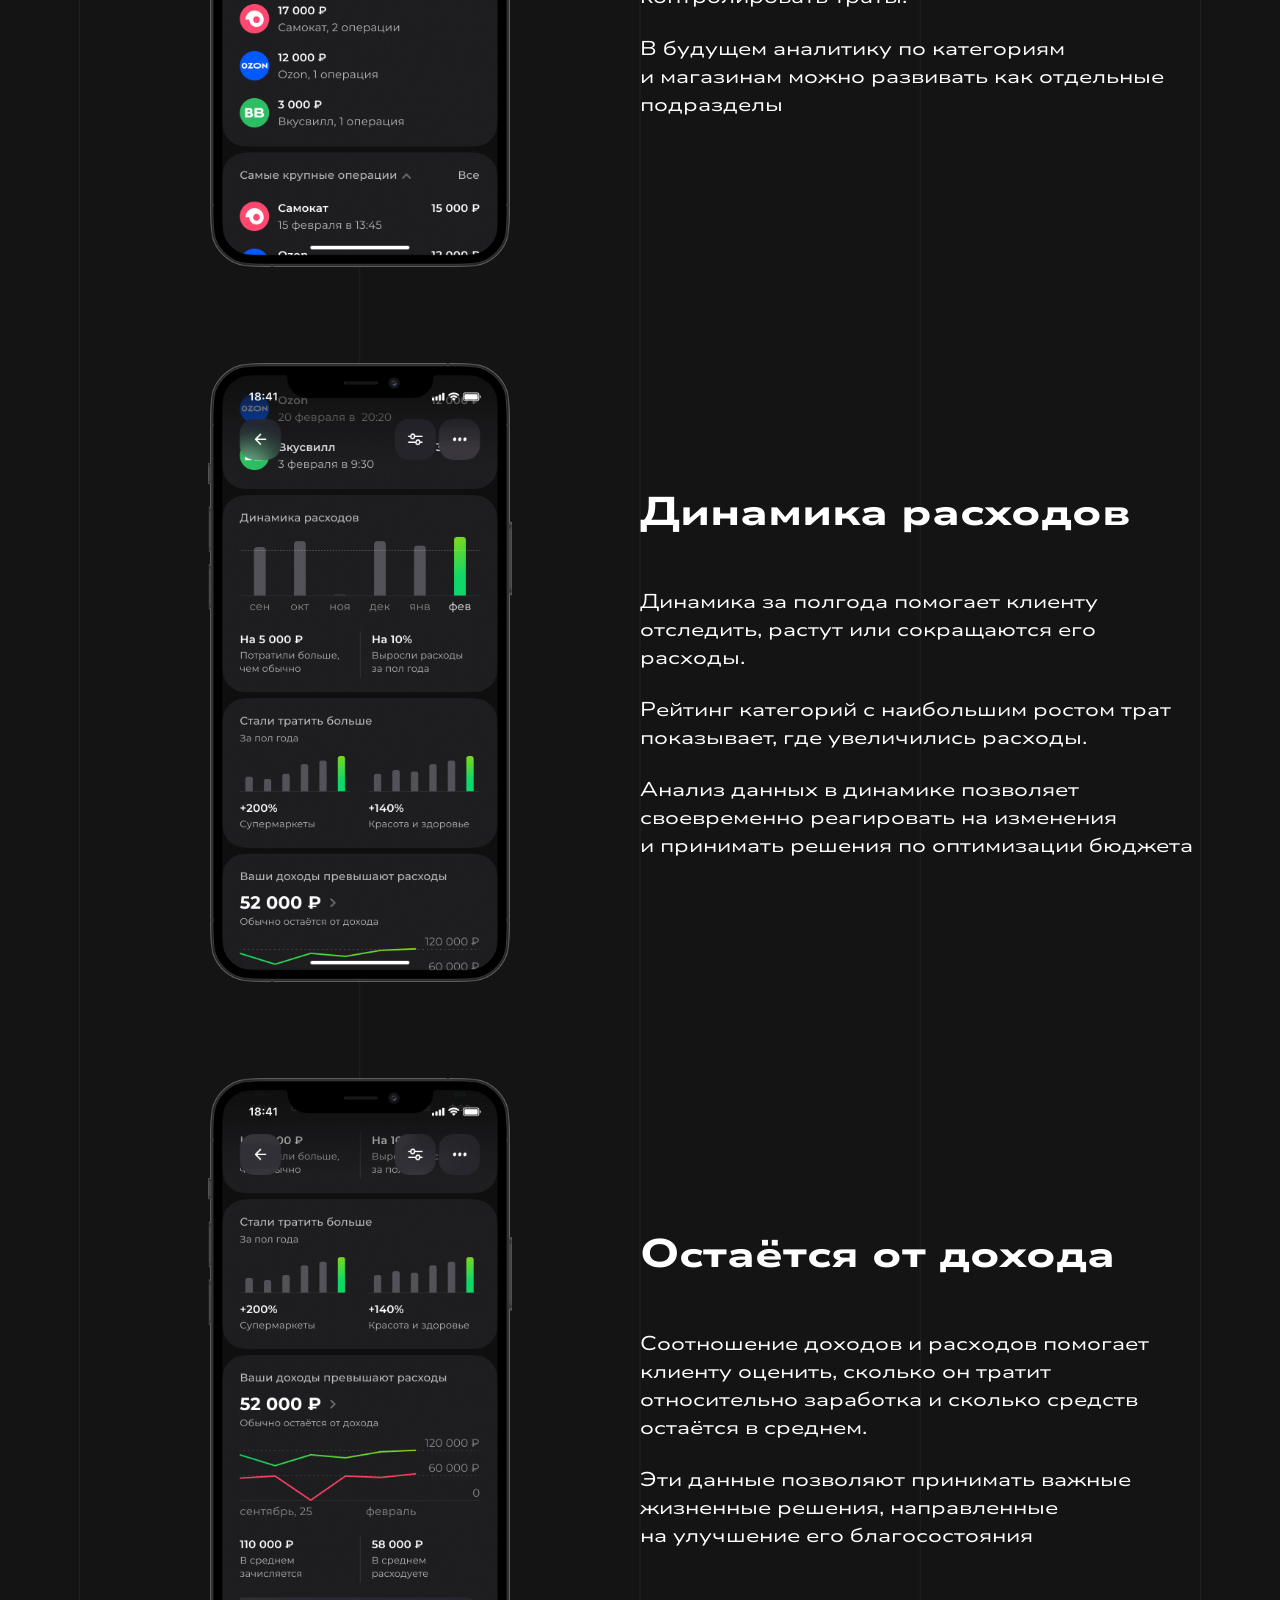
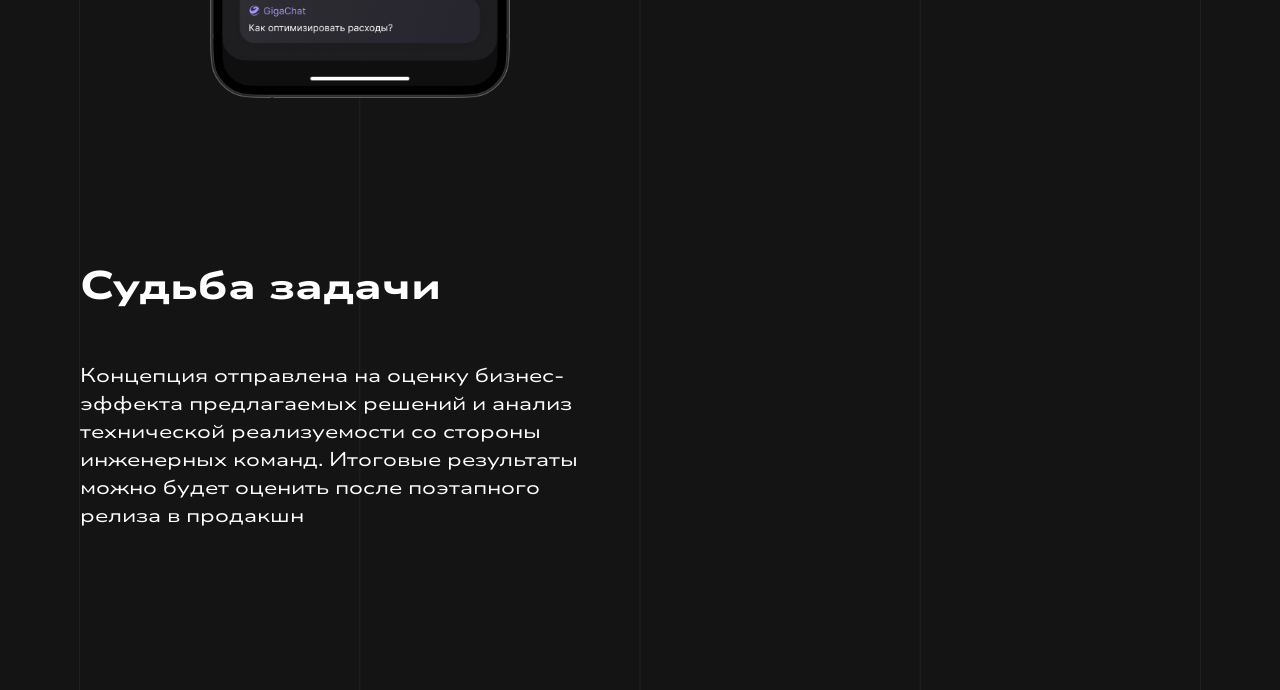
==== commit 63647cda: "Исправляет стиль второстепенного текста" ====
--- a/cost-analysis.html
+++ b/cost-analysis.html
@@ -81,7 +81,7 @@
         <article class="description-container">
             <h3>Как мы можем помочь клиенту экономить</h3>
             <div class="description-container-secondary">
-                <p class="text-secondary-style">Уже есть</p>
+                <p class="text-secondary">Уже есть</p>
                 <ul class="cell-list">
                     <li>
                         <p><strong>Отчёт о расходах</strong></p>
@@ -91,7 +91,7 @@
             </div>
 
             <div class="description-container-secondary">
-                <p class="text-secondary-style">Можем добавить</p>
+                <p class="text-secondary">Можем добавить</p>
                 <ul class="cell-list">
                     <li>
                         <p><strong>Инсайты, тренды</strong></p>
@@ -122,10 +122,10 @@
             <li class="table-section table-visible">
                 <ul class="table-row">
                     <li>
-                        <p class="text-secondary-style">Чего хочет пользователь</p>
-                    </li>
-                    <li class="table-cell-list">
-                        <p class="text-secondary-style">Как мы можем помочь</p>
+                        <p class="text-secondary">Чего хочет пользователь</p>
+                    </li>
+                    <li class="table-cell-list">
+                        <p class="text-secondary">Как мы можем помочь</p>
                     </li>
                 </ul>
             </li>
@@ -133,11 +133,11 @@
             <li class="table-section">
                 <ul class="table-row table-header">
                     <li class="table-cell-list">
-                        <p class="text-secondary-style table-hidden">Чего хочет пользователь</p>
+                        <p class="text-secondary table-hidden">Чего хочет пользователь</p>
                         <p>Когда я трачу денежные средства, <strong>я&nbsp;не хочу думать в&nbsp;моменте об&nbsp;экономии</strong>, чтобы морально не&nbsp;отягощать себя</p>
                     </li>
                     <li class="table-cell-list">
-                        <p class="text-secondary-style table-hidden">Как мы можем помочь</p>
+                        <p class="text-secondary table-hidden">Как мы можем помочь</p>
                         <p>Обозначить риски и&nbsp;отклонения</p>
                         <h4>Инсайты, тренды</h4>
                         <ul class="text-list">
@@ -153,11 +153,11 @@
             <li class="table-section">
                 <ul class="table-row table-header">
                     <li class="table-cell-list">
-                        <p class="text-secondary-style table-hidden">Чего хочет пользователь</p>
+                        <p class="text-secondary table-hidden">Чего хочет пользователь</p>
                         <p>Когда я пытаюсь <strong>понять почему расходы выросли</strong>, я&nbsp;хочу знать в&nbsp;каких категориях и&nbsp;магазинах я&nbsp;стал тратить больше, чтобы оптимизировать расходы</p>
                     </li>
                     <li class="table-cell-list">
-                        <p class="text-secondary-style table-hidden">Как мы можем помочь</p>
+                        <p class="text-secondary table-hidden">Как мы можем помочь</p>
                         <p>Предоставить аналитику трат по&nbsp;категориям и&nbsp;магазинам</p>
                         <h4>Инсайты, тренды</h4>
                         <ul class="text-list">
@@ -171,11 +171,11 @@
             <li class="table-section">
                 <ul class="table-row table-header">
                     <li class="table-cell-list">
-                        <p class="text-secondary-style table-hidden">Чего хочет пользователь</p>
+                        <p class="text-secondary table-hidden">Чего хочет пользователь</p>
                         <p>Когда я пытаюсь <strong>экономить на&nbsp;расходах</strong>, я&nbsp;хочу понимать какие траты я&nbsp;могу урезать, чтобы увеличивать остаток от&nbsp;дохода</p>
                     </li>
                     <li class="table-cell-list">
-                        <p class="text-secondary-style table-hidden">Как мы можем помочь</p>
+                        <p class="text-secondary table-hidden">Как мы можем помочь</p>
                         <p>Предоставить рекомендации по&nbsp;оптимизации расходов</p>
                         <h4>Инсайты, тренды</h4>
                         <ul class="text-list">
@@ -192,11 +192,11 @@
             <li class="table-section">
                 <ul class="table-row table-header">
                     <li class="table-cell-list">
-                        <p class="text-secondary-style table-hidden">Чего хочет пользователь</p>
+                        <p class="text-secondary table-hidden">Чего хочет пользователь</p>
                         <p>Когда я пытаюсь <strong>экономить на&nbsp;расходах</strong>, я&nbsp;хочу получать рекомендации по&nbsp;экономии, чтобы не&nbsp;упускать выгоду</p>
                     </li>
                     <li class="table-cell-list">
-                        <p class="text-secondary-style table-hidden">Как мы можем помочь</p>
+                        <p class="text-secondary table-hidden">Как мы можем помочь</p>
                         <p>Формировать персонализированные советы по&nbsp;экономии для категорий и&nbsp;магазинов, где клиент совершает регулярные покупки</p>
                         <ul class="text-list">
                             <li><p>Промокоды и акции у&nbsp;партнёров экосистемы;</p></li>
